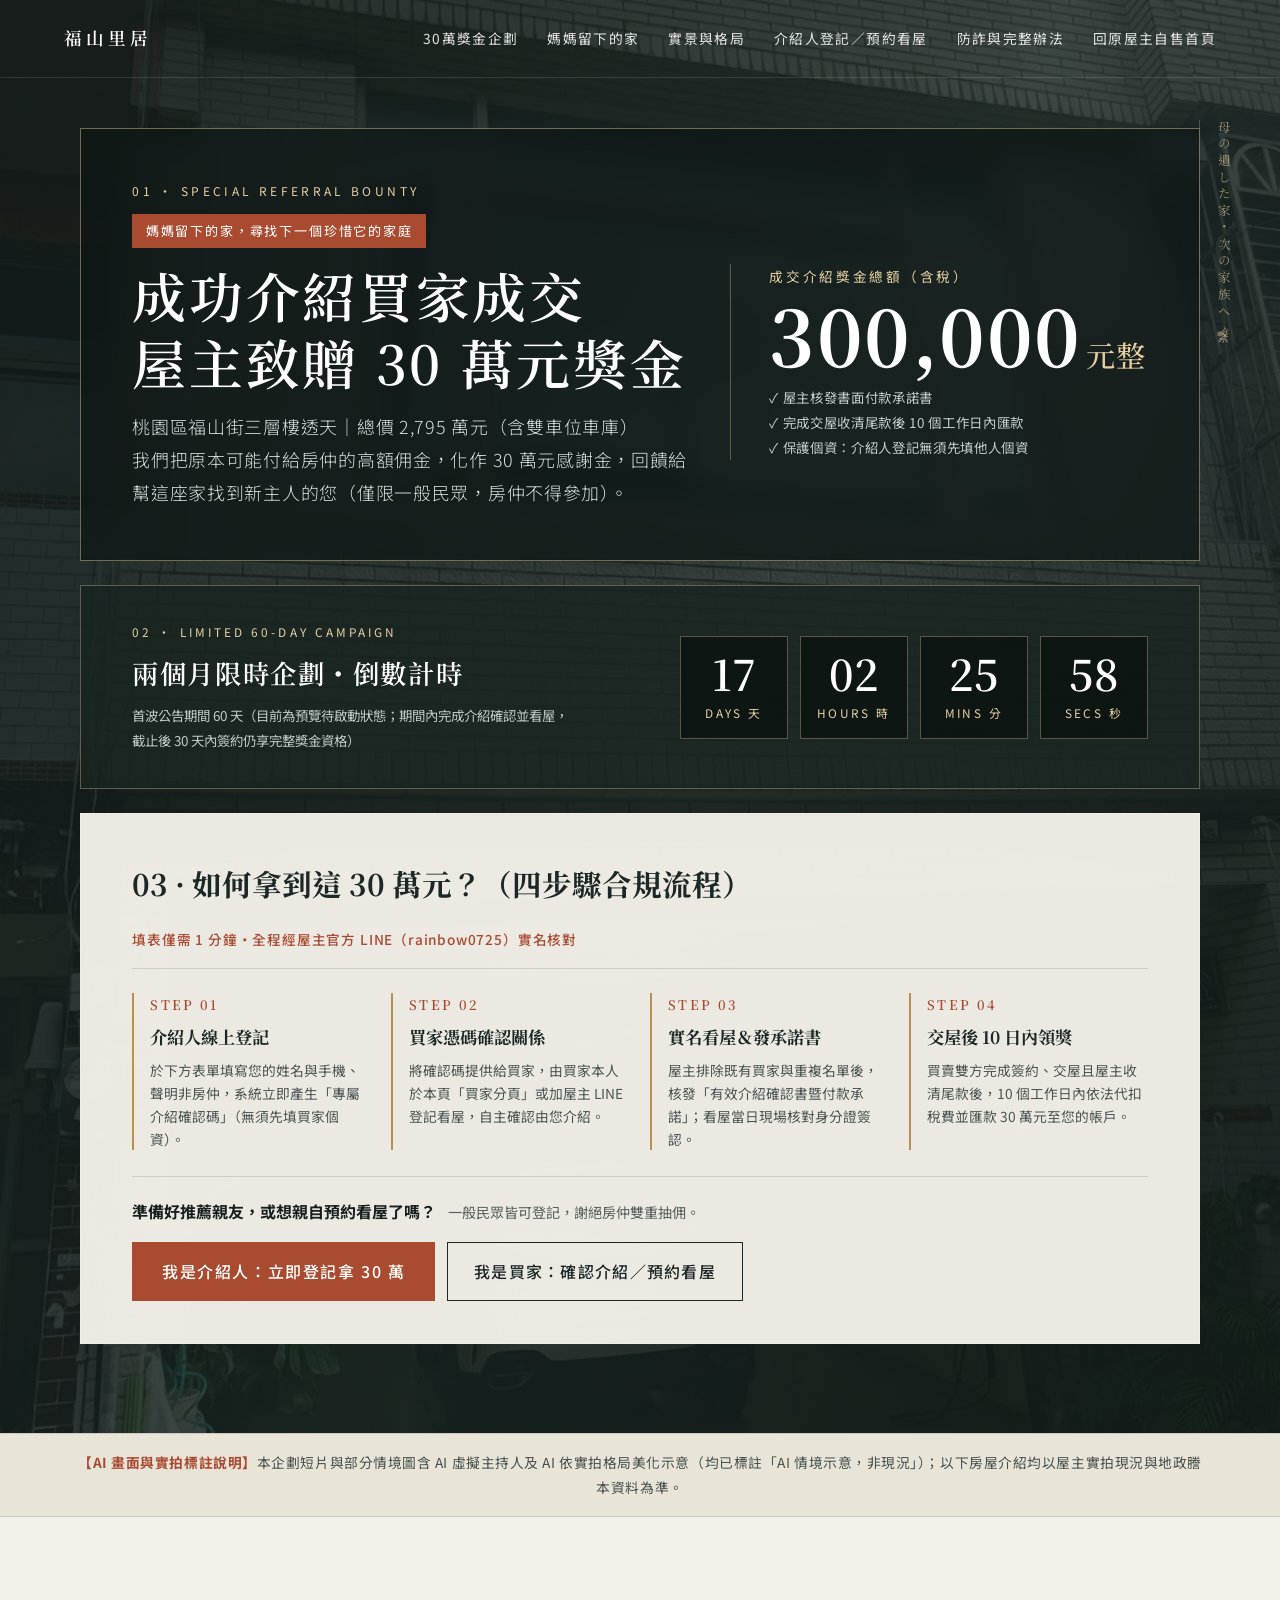
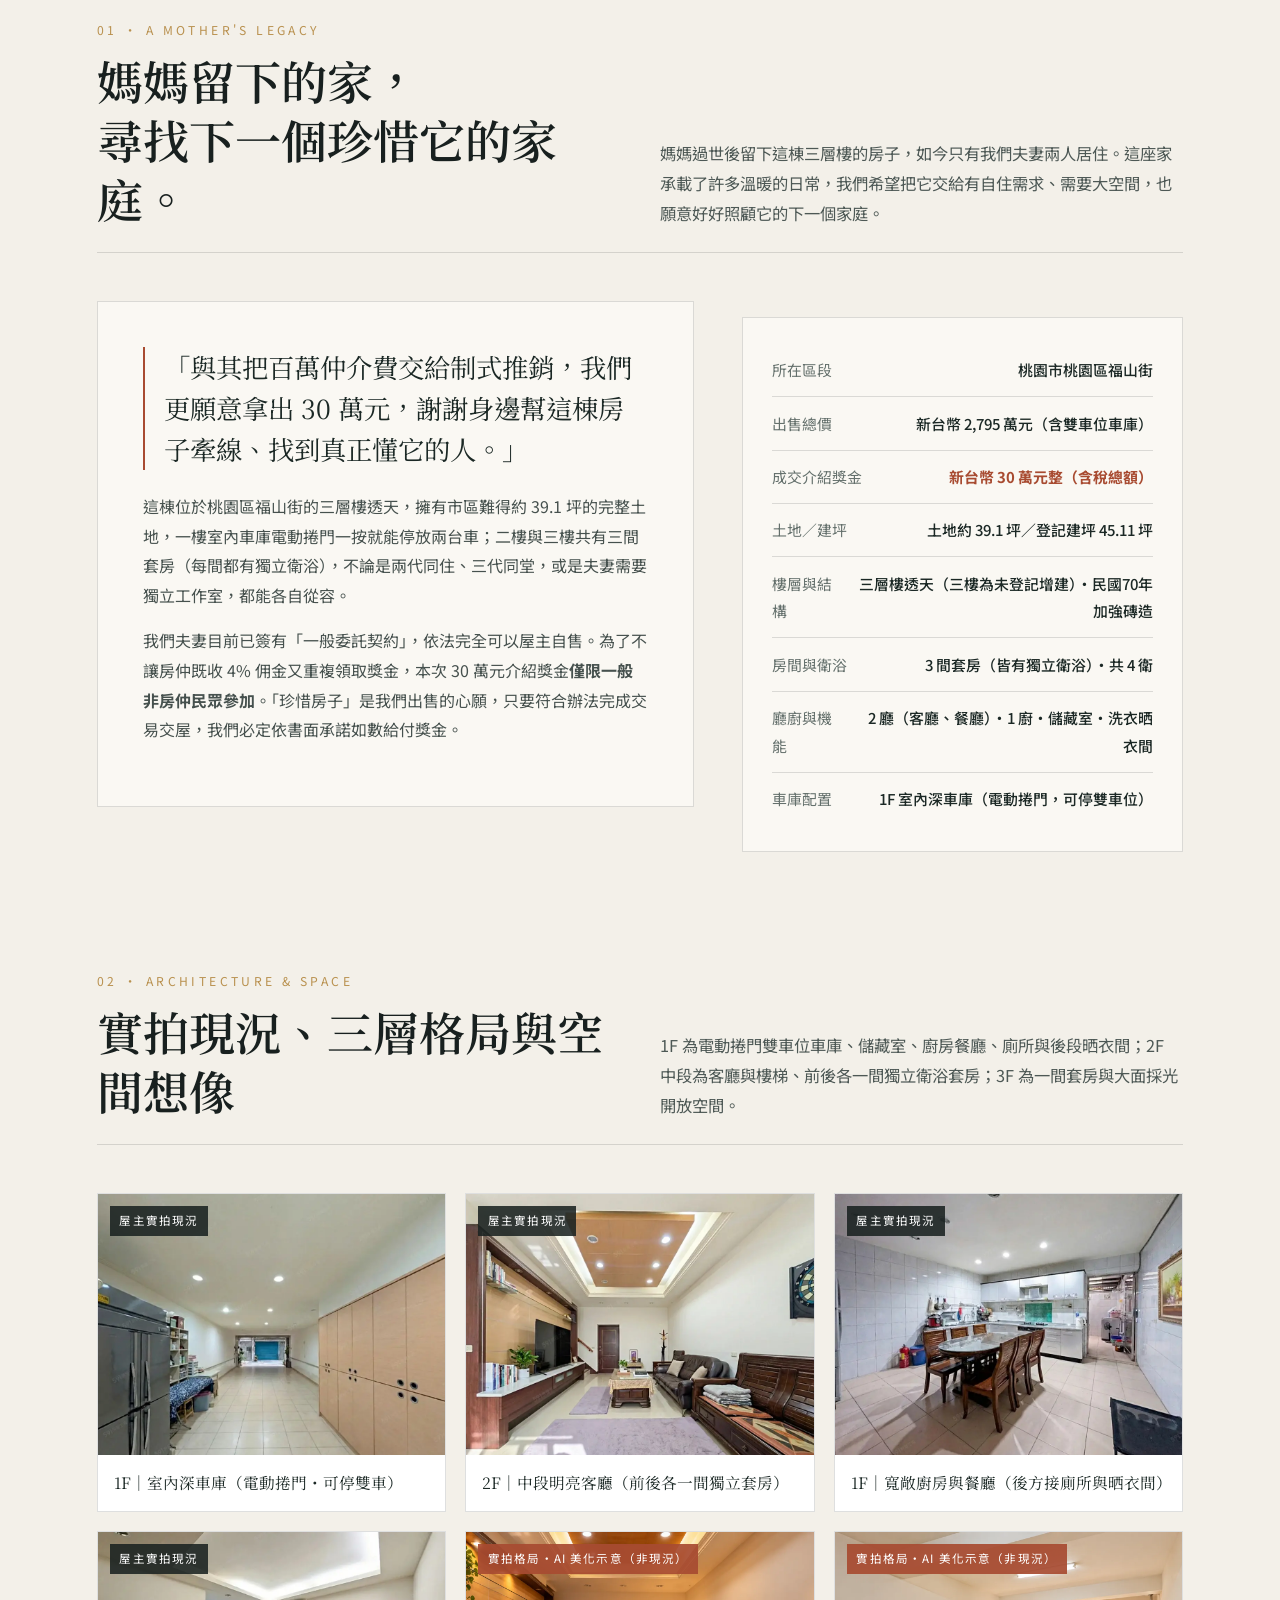
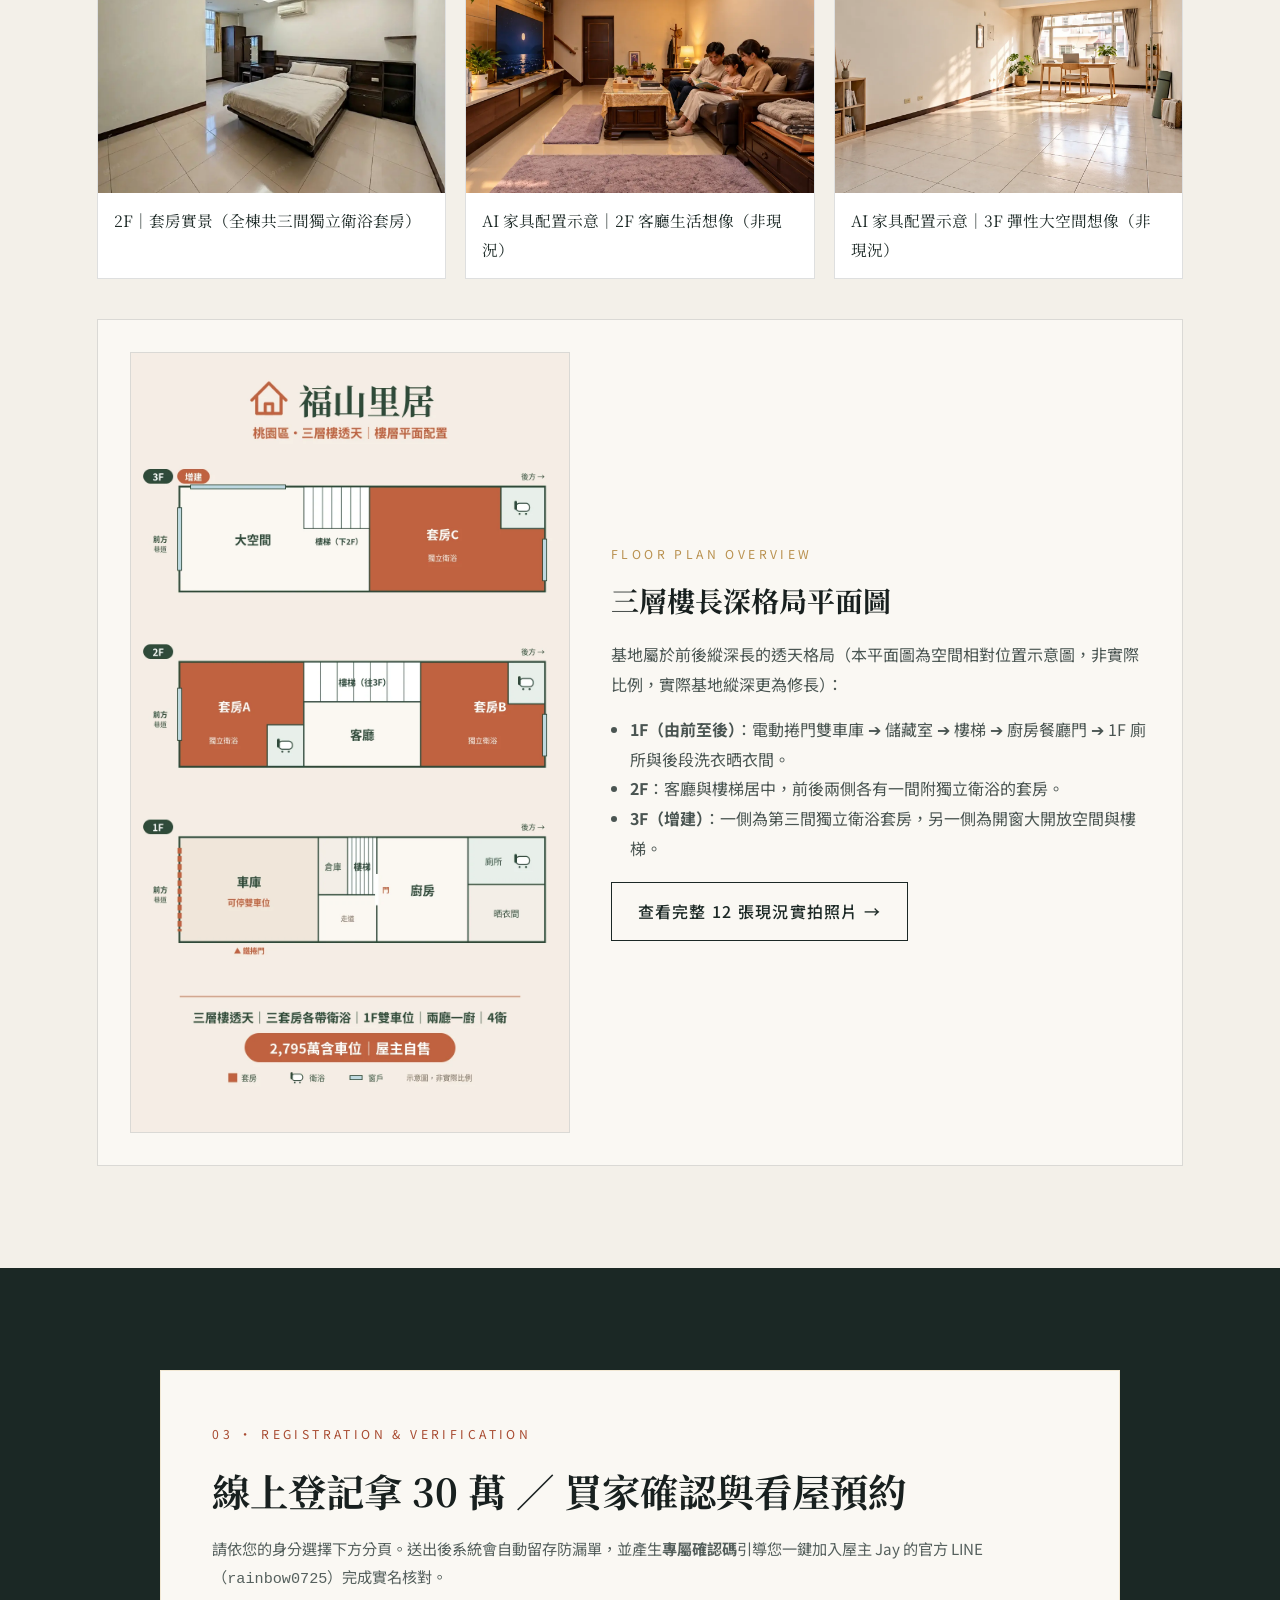
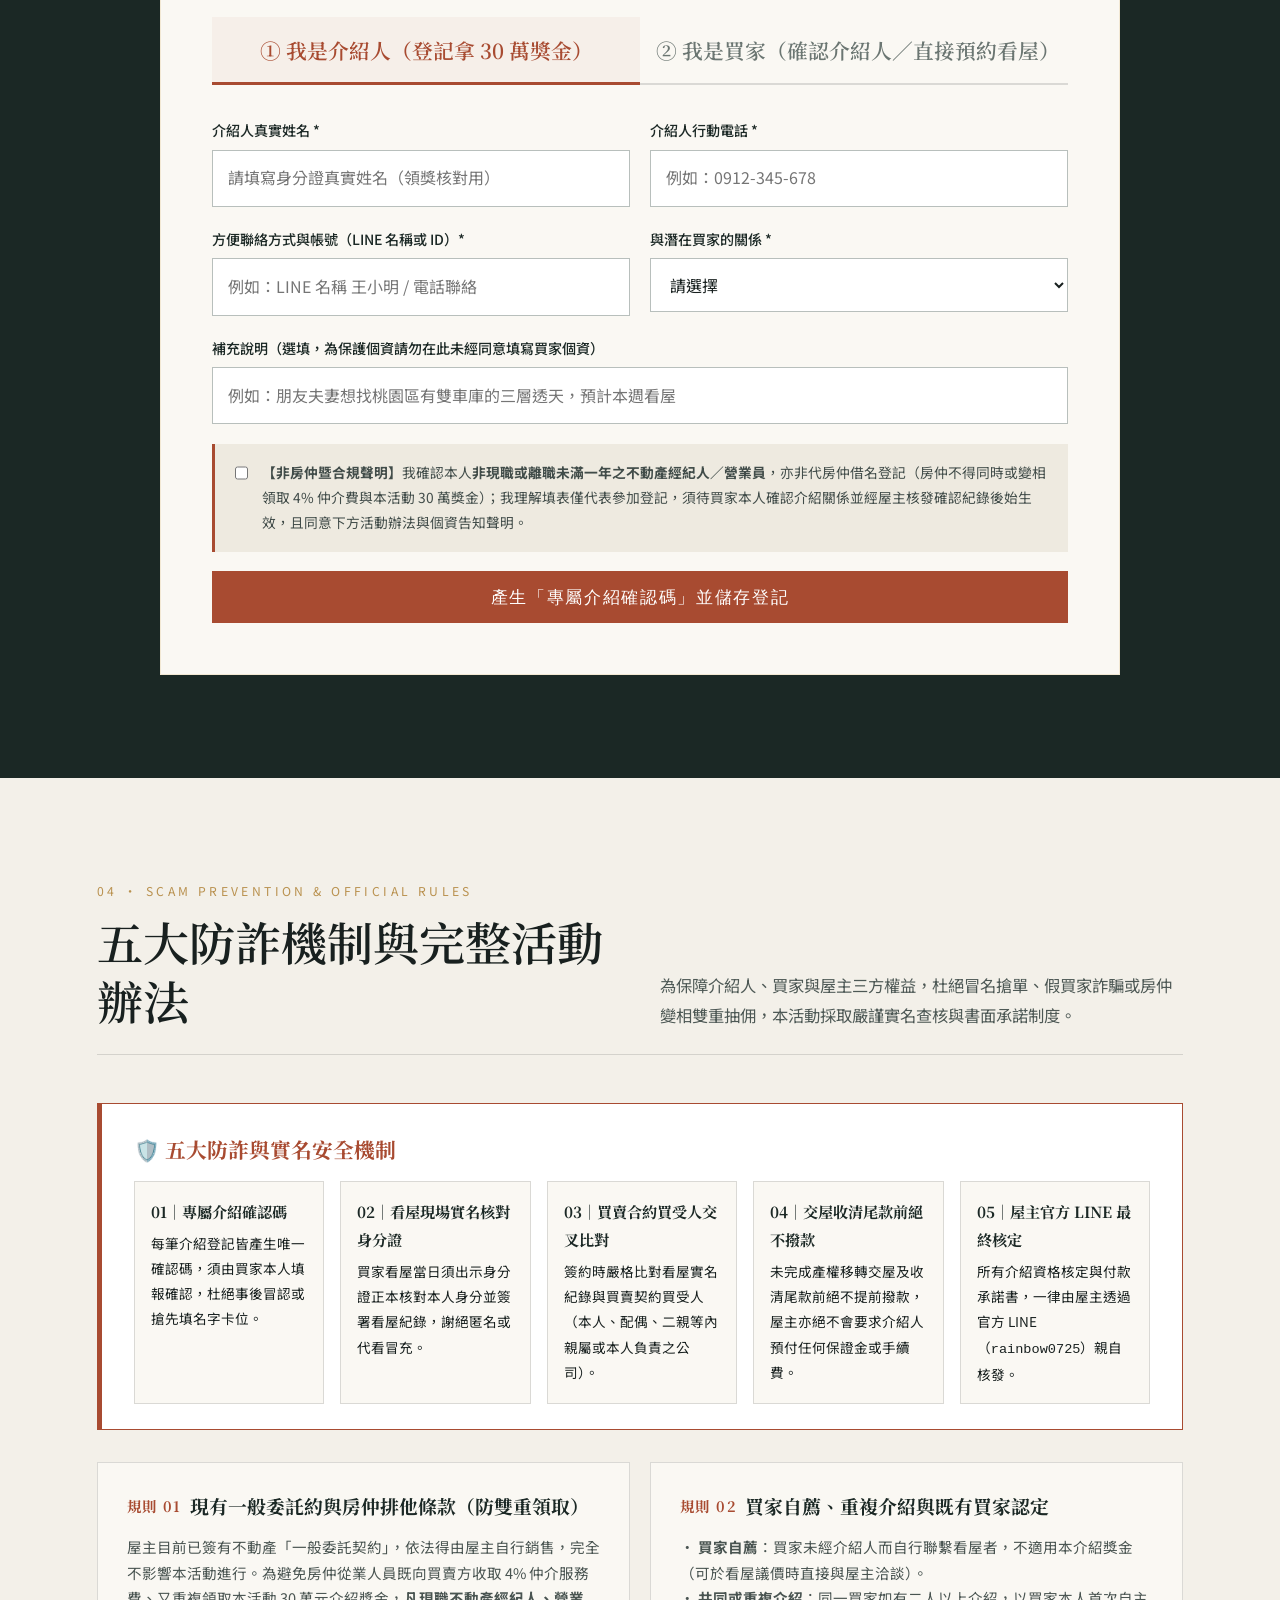
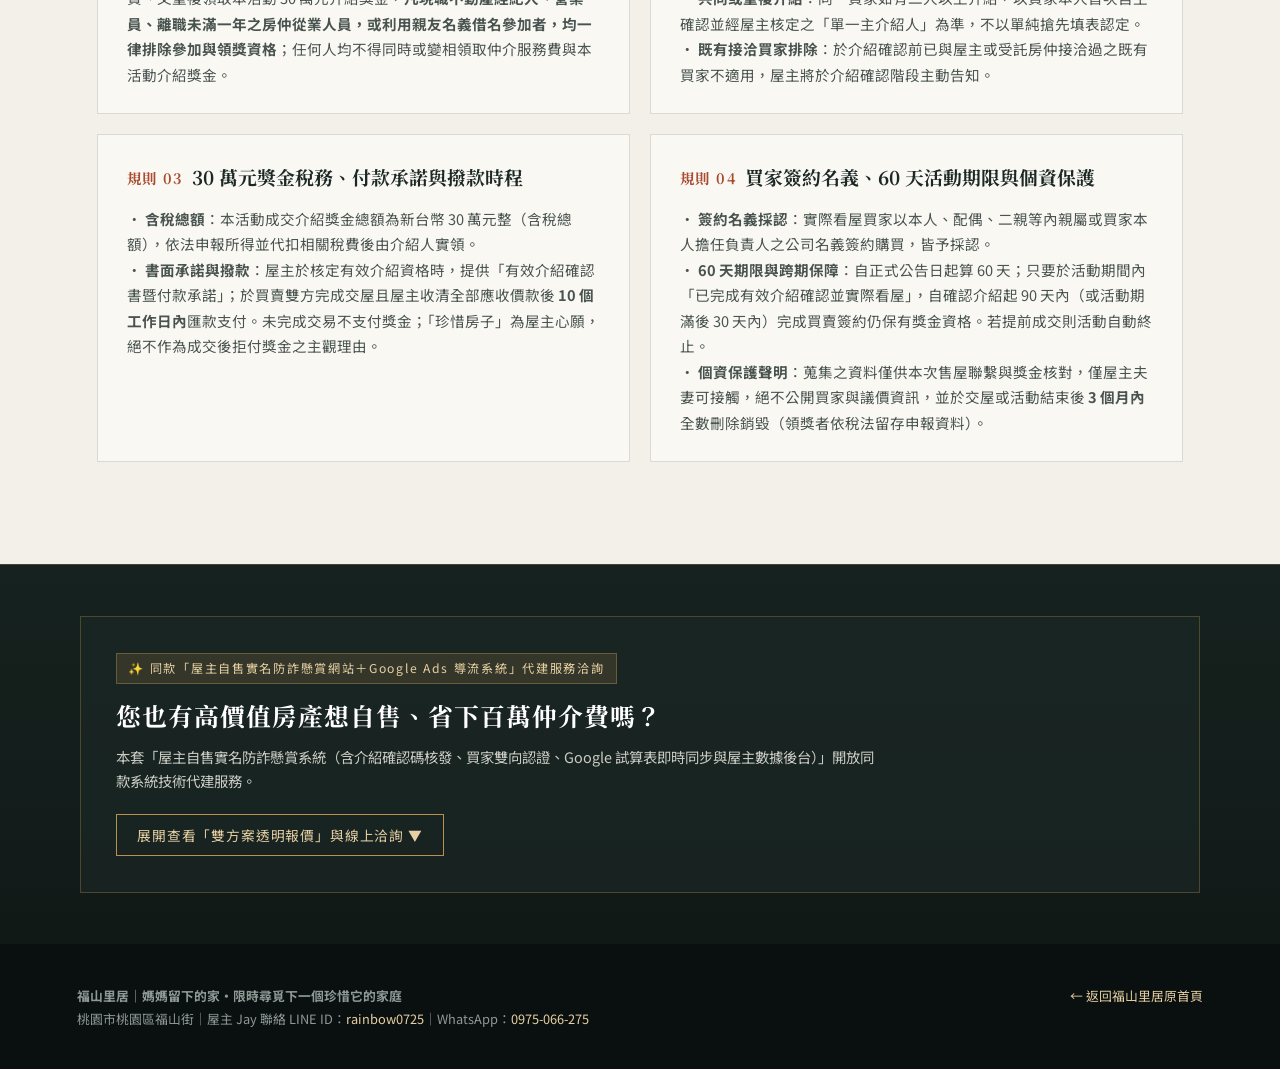
==== bonus/index.html @ 44997456 "Feat(C-20261025-REV-EXEC-01-02): Add footer B2B turnkey system inquiry drawer, SYS-2026 lead generat" ====
<!doctype html>
<html lang="zh-Hant">
<head>
  <!-- Google tag (gtag.js) -->
  <script async src="https://www.googletagmanager.com/gtag/js?id=AW-18532399026"></script>
  <script>
    window.dataLayer = window.dataLayer || [];
    function gtag(){dataLayer.push(arguments);}
    gtag('js', new Date());
    gtag('config', 'AW-18532399026');
  </script>
  <meta charset="utf-8">
  <meta name="viewport" content="width=device-width, initial-scale=1">
  <title>福山里居｜媽媽留下的家・介紹買家成交致贈 30 萬元獎金｜桃園區透天屋主自售</title>
  <meta name="description" content="媽媽過世後留下這棟三層樓的房子，尋找下一個珍惜它的家庭。成功介紹自住買家並完成交易，屋主致贈 30 萬元介紹獎金（非房仲全民可參加）。桃園區福山街・開價2,795萬含雙車位車庫。">
  <link rel="canonical" href="https://kp20240001-netizen.github.io/fushan-street/bonus/">
  <meta property="og:type" content="website">
  <meta property="og:locale" content="zh_TW">
  <meta property="og:url" content="https://kp20240001-netizen.github.io/fushan-street/bonus/">
  <meta property="og:title" content="福山里居｜媽媽留下的家・介紹買家成交致贈 30 萬元獎金">
  <meta property="og:description" content="首波限時 60 天企劃｜成功介紹買家成交給付 30 萬元獎金｜桃園區三層樓透天・3間獨立衛浴套房・室內雙車位車庫・2,795萬屋主自售">
  <meta property="og:image" content="https://kp20240001-netizen.github.io/fushan-street/img/og.jpg">
  <meta name="twitter:card" content="summary_large_image">
  <meta name="theme-color" content="#1b2825">
  <link rel="preconnect" href="https://fonts.googleapis.com">
  <link rel="preconnect" href="https://fonts.gstatic.com" crossorigin>
  <link href="https://fonts.googleapis.com/css2?family=Noto+Sans+TC:wght@300;400;500;600&family=Noto+Serif+TC:wght@500;600;700&display=swap" rel="stylesheet">
  <style>
    :root {
      --ink: #18201f;
      --deep: #1b2825;
      --paper: #f3f0e9;
      --washi: #faf8f3;
      --terracotta: #a84b31;
      --gold: #b9914f;
      --gold-light: #e6cfa3;
      --mist: #dfe5df;
      --line: rgba(24, 32, 31, 0.14);
      --line-light: rgba(255, 255, 255, 0.18);
      --serif: "Noto Serif TC", serif;
      --sans: "Noto Sans TC", sans-serif;
    }
    * { box-sizing: border-box; }
    html { scroll-behavior: smooth; }
    body {
      margin: 0;
      background: var(--paper);
      color: var(--ink);
      font-family: var(--sans);
      font-size: 16px;
      line-height: 1.85;
      -webkit-font-smoothing: antialiased;
    }
    /* Sticky Countdown & Action Bar */
    .sticky-bar {
      position: fixed;
      top: 0; left: 0; right: 0;
      z-index: 50;
      background: rgba(24, 32, 31, 0.96);
      backdrop-filter: blur(12px);
      border-bottom: 1px solid var(--line-light);
      color: #fff;
      padding: 0.65rem clamp(1rem, 4vw, 4rem);
      display: flex;
      align-items: center;
      justify-content: space-between;
      gap: 1rem;
      transform: translateY(-100%);
      transition: transform 0.35s cubic-bezier(0.22, 1, 0.36, 1);
    }
    .sticky-bar.visible { transform: translateY(0); }
    .sticky-info {
      display: flex;
      align-items: center;
      justify-content: space-between;
      gap: 1.25rem;
      flex: 1;
      min-width: 0;
    }
    .sticky-brand {
      display: flex;
      align-items: center;
      gap: 0.85rem;
      font-family: var(--serif);
      letter-spacing: 0.12em;
      font-size: 0.95rem;
      white-space: nowrap;
    }
    .sticky-bonus-pill {
      background: var(--terracotta);
      color: #fff;
      padding: 0.2rem 0.65rem;
      font-size: 0.78rem;
      letter-spacing: 0.06em;
      font-family: var(--sans);
      font-weight: 500;
      white-space: nowrap;
      border-radius: 2px;
      line-height: 1.35;
    }
    .sticky-timer {
      font-variant-numeric: tabular-nums;
      font-size: 0.88rem;
      letter-spacing: 0.06em;
      color: var(--gold-light);
      white-space: nowrap;
      line-height: 1.3;
    }
    .sticky-cta {
      background: var(--gold);
      color: #fff;
      text-decoration: none;
      padding: 0.48rem 1.15rem;
      font-size: 0.85rem;
      letter-spacing: 0.06em;
      font-weight: 500;
      transition: 0.25s;
      white-space: nowrap;
      flex-shrink: 0;
      border-radius: 2px;
    }
    .sticky-cta:hover { background: var(--terracotta); }

    /* Top Navigation (Original Architecture) */
    .nav {
      position: absolute;
      z-index: 20;
      left: 0; right: 0; top: 0;
      display: flex;
      align-items: center;
      justify-content: space-between;
      padding: 1.4rem clamp(1.25rem, 5vw, 5rem);
      color: #fff;
      border-bottom: 1px solid rgba(255,255,255,0.12);
    }
    .brand {
      font-family: var(--serif);
      letter-spacing: 0.22em;
      font-weight: 600;
      color: #fff;
      text-decoration: none;
      font-size: 1.1rem;
    }
    .nav-links {
      display: flex;
      gap: 1.8rem;
      font-size: 0.86rem;
      letter-spacing: 0.1em;
    }
    .nav-links a { color: rgba(255,255,255,0.88); text-decoration: none; transition: 0.2s; }
    .nav-links a:hover { color: var(--gold-light); }

    /* HERO SECTION — Japanese Award-Winning Editorial Layout */
    /* Strict Visual Order: 1. 30萬獎金 -> 2. 60天倒數計時器 -> 3. 如何拿到30萬（四步驟） */
    .hero {
      position: relative;
      min-height: 100svh;
      background: var(--deep);
      color: #fff;
      padding: clamp(6.5rem, 10vw, 8.5rem) clamp(1.25rem, 6vw, 6.5rem) clamp(4rem, 7vw, 6rem);
      overflow: hidden;
      display: flex;
      flex-direction: column;
      justify-content: center;
    }
    .hero-bg {
      position: absolute;
      inset: 0;
      background: linear-gradient(115deg, rgba(16, 25, 23, 0.93) 0%, rgba(24, 36, 33, 0.82) 55%, rgba(16, 25, 23, 0.92) 100%), url('../img/exterior.webp') center/cover no-repeat;
      z-index: 0;
    }
    .jp-vertical-tag {
      position: absolute;
      right: clamp(1.5rem, 3.5vw, 3.5rem);
      top: 7.5rem;
      writing-mode: vertical-rl;
      font-family: var(--serif);
      font-size: 0.78rem;
      letter-spacing: 0.38em;
      color: rgba(230, 207, 163, 0.65);
      border-left: 1px solid rgba(230, 207, 163, 0.25);
      padding-left: 0.75rem;
      height: 260px;
      z-index: 2;
    }
    .hero-inner {
      position: relative;
      z-index: 2;
      max-width: 1120px;
      margin: 0 auto;
      width: 100%;
    }

    /* 1ST VISUAL: 30萬介紹獎金 */
    .hero-tier-1 {
      border: 1px solid rgba(230, 207, 163, 0.45);
      background: rgba(15, 23, 21, 0.72);
      backdrop-filter: blur(10px);
      padding: clamp(1.8rem, 4vw, 3.2rem);
      margin-bottom: 1.5rem;
      position: relative;
    }
    .hero-tier-1::before {
      content: "01 · SPECIAL REFERRAL BOUNTY";
      display: block;
      font-size: 0.75rem;
      letter-spacing: 0.28em;
      color: var(--gold-light);
      margin-bottom: 0.75rem;
    }
    .bonus-grid {
      display: grid;
      grid-template-columns: 1.15fr 0.85fr;
      gap: 2rem;
      align-items: center;
    }
    .story-kicker {
      display: inline-block;
      background: var(--terracotta);
      color: #fff;
      font-size: 0.82rem;
      letter-spacing: 0.14em;
      padding: 0.28rem 0.85rem;
      margin-bottom: 0.9rem;
    }
    .hero-title {
      font-family: var(--serif);
      font-size: clamp(2rem, 4.2vw, 3.5rem);
      line-height: 1.24;
      letter-spacing: 0.05em;
      margin: 0 0 0.9rem;
      font-weight: 600;
    }
    .hero-subtitle {
      margin: 0;
      color: #d6dfdc;
      font-size: clamp(0.98rem, 1.4vw, 1.12rem);
      font-weight: 300;
      letter-spacing: 0.04em;
    }
    .bonus-amount-box {
      border-left: 1px solid rgba(230, 207, 163, 0.35);
      padding-left: clamp(1.2rem, 3vw, 2.5rem);
      text-align: left;
    }
    .bonus-amount-label {
      font-size: 0.85rem;
      letter-spacing: 0.2em;
      color: var(--gold-light);
      display: block;
      margin-bottom: 0.3rem;
    }
    .bonus-amount-number {
      font-family: var(--serif);
      font-size: clamp(3.1rem, 6vw, 5.2rem);
      line-height: 1.05;
      color: #fff;
      font-weight: 700;
      font-variant-numeric: tabular-nums;
      letter-spacing: 0.02em;
    }
    .bonus-amount-number small {
      font-size: 0.38em;
      color: var(--gold-light);
      font-weight: 500;
      margin-left: 0.25rem;
    }
    .bonus-amount-note {
      margin-top: 0.65rem;
      font-size: 0.84rem;
      color: #c2ceca;
      letter-spacing: 0.05em;
    }

    /* 2ND VISUAL: 60-DAY COUNTDOWN TIMER */
    .hero-tier-2 {
      border: 1px solid rgba(230, 207, 163, 0.35);
      background: rgba(24, 36, 33, 0.84);
      padding: clamp(1.4rem, 3vw, 2.2rem) clamp(1.8rem, 4vw, 3.2rem);
      margin-bottom: 1.5rem;
      display: flex;
      flex-wrap: wrap;
      align-items: center;
      justify-content: space-between;
      gap: 1.5rem;
    }
    .countdown-meta {
      max-width: 440px;
    }
    .countdown-meta .tier-tag {
      font-size: 0.74rem;
      letter-spacing: 0.26em;
      color: var(--gold-light);
      display: block;
      margin-bottom: 0.35rem;
    }
    .countdown-meta h2 {
      font-family: var(--serif);
      font-size: clamp(1.25rem, 2.2vw, 1.65rem);
      margin: 0 0 0.35rem;
      font-weight: 600;
      letter-spacing: 0.06em;
    }
    .countdown-meta p {
      margin: 0;
      font-size: 0.84rem;
      color: #bdcac5;
    }
    .countdown-boxes {
      display: grid;
      grid-template-columns: repeat(4, minmax(72px, 108px));
      gap: 0.75rem;
      font-variant-numeric: tabular-nums;
    }
    .cd-unit {
      background: rgba(10, 16, 15, 0.75);
      border: 1px solid rgba(230, 207, 163, 0.35);
      padding: 0.85rem 0.6rem;
      text-align: center;
    }
    .cd-num {
      display: block;
      font-family: var(--serif);
      font-size: clamp(1.85rem, 3.4vw, 2.65rem);
      line-height: 1.1;
      font-weight: 600;
      color: #fff;
    }
    .cd-label {
      display: block;
      font-size: 0.74rem;
      letter-spacing: 0.2em;
      color: var(--gold-light);
      margin-top: 0.35rem;
    }

    /* 3RD VISUAL: WHAT TO DO TO EARN THE 30萬 (4 STEPS) */
    .hero-tier-3 {
      border: 1px solid rgba(255, 255, 255, 0.2);
      background: rgba(243, 240, 233, 0.97);
      color: var(--ink);
      padding: clamp(1.6rem, 3.5vw, 2.6rem) clamp(1.8rem, 4vw, 3.2rem);
    }
    .tier-3-header {
      display: flex;
      flex-wrap: wrap;
      align-items: baseline;
      justify-content: space-between;
      gap: 1rem;
      border-bottom: 1px solid var(--line);
      padding-bottom: 1rem;
      margin-bottom: 1.5rem;
    }
    .tier-3-header h2 {
      font-family: var(--serif);
      font-size: clamp(1.35rem, 2.4vw, 1.85rem);
      margin: 0;
      color: var(--deep);
    }
    .tier-3-header span {
      font-size: 0.85rem;
      color: var(--terracotta);
      font-weight: 500;
      letter-spacing: 0.06em;
    }
    .steps-grid {
      display: grid;
      grid-template-columns: repeat(4, 1fr);
      gap: 1.25rem;
    }
    .step-card {
      border-left: 2px solid var(--gold);
      padding-left: 1rem;
    }
    .step-num {
      font-family: var(--serif);
      font-size: 0.82rem;
      letter-spacing: 0.18em;
      color: var(--terracotta);
      font-weight: 600;
      display: block;
      margin-bottom: 0.25rem;
    }
    .step-card h3 {
      font-family: var(--serif);
      font-size: 1.08rem;
      margin: 0 0 0.4rem;
      color: var(--deep);
    }
    .step-card p {
      margin: 0;
      font-size: 0.86rem;
      color: #4a5552;
      line-height: 1.65;
    }
    .hero-cta-row {
      margin-top: 1.6rem;
      padding-top: 1.25rem;
      border-top: 1px solid var(--line);
      display: flex;
      flex-wrap: wrap;
      align-items: center;
      justify-content: space-between;
      gap: 1rem;
    }
    .btn-primary {
      display: inline-flex;
      align-items: center;
      justify-content: center;
      background: var(--terracotta);
      color: #fff;
      text-decoration: none;
      padding: 0.85rem 1.8rem;
      font-weight: 500;
      letter-spacing: 0.1em;
      border: 1px solid var(--terracotta);
      transition: 0.25s;
      cursor: pointer;
    }
    .btn-primary:hover { background: var(--deep); border-color: var(--deep); }
    .btn-secondary {
      display: inline-flex;
      align-items: center;
      justify-content: center;
      background: transparent;
      color: var(--deep);
      text-decoration: none;
      padding: 0.85rem 1.6rem;
      font-weight: 500;
      letter-spacing: 0.08em;
      border: 1px solid var(--deep);
      transition: 0.25s;
    }
    .btn-secondary:hover { background: var(--deep); color: #fff; }

    /* AI Visual Notice Banner */
    .ai-notice-bar {
      background: #e9e4d8;
      border-top: 1px solid var(--line);
      border-bottom: 1px solid var(--line);
      padding: 0.95rem clamp(1.25rem, 6vw, 6.5rem);
      font-size: 0.86rem;
      color: #46504d;
      text-align: center;
      letter-spacing: 0.04em;
    }
    .ai-notice-bar strong { color: var(--terracotta); }

    /* Editorial Sections */
    .section {
      padding: clamp(4.5rem, 8vw, 7.5rem) clamp(1.25rem, 6vw, 6.5rem);
      max-width: 1240px;
      margin: 0 auto;
    }
    .section-head {
      display: grid;
      grid-template-columns: 1fr 1fr;
      gap: 2.5rem;
      align-items: end;
      margin-bottom: 3rem;
      padding-bottom: 1.5rem;
      border-bottom: 1px solid var(--line);
    }
    .eyebrow {
      font-size: 0.76rem;
      letter-spacing: 0.28em;
      text-transform: uppercase;
      color: var(--gold);
      margin-bottom: 0.6rem;
    }
    .section-title {
      font-family: var(--serif);
      font-size: clamp(1.9rem, 3.6vw, 3.1rem);
      line-height: 1.28;
      margin: 0;
      font-weight: 600;
    }
    .section-lead {
      margin: 0;
      color: #4d5855;
      font-size: 1.02rem;
    }

    /* Story & Numbers */
    .story-layout {
      display: grid;
      grid-template-columns: 1.15fr 0.85fr;
      gap: 3rem;
      align-items: start;
    }
    .story-letter {
      background: var(--washi);
      border: 1px solid var(--line);
      padding: clamp(1.8rem, 3.5vw, 3rem);
      position: relative;
    }
    .story-letter blockquote {
      font-family: var(--serif);
      font-size: clamp(1.3rem, 2.1vw, 1.65rem);
      line-height: 1.55;
      color: var(--deep);
      margin: 0 0 1.4rem;
      padding-left: 1.2rem;
      border-left: 2px solid var(--terracotta);
    }
    .story-letter p { color: #46514e; margin: 0 0 1rem; }
    .spec-table {
      background: var(--washi);
      border: 1px solid var(--line);
      padding: 1.6rem 1.8rem;
    }
    .spec-row {
      display: flex;
      justify-content: space-between;
      gap: 1rem;
      padding: 0.78rem 0;
      border-bottom: 1px solid var(--line);
      font-size: 0.93rem;
    }
    .spec-row:last-child { border-bottom: none; }
    .spec-row dt { color: #64706c; }
    .spec-row dd { margin: 0; font-weight: 500; text-align: right; color: var(--deep); }

    /* Photos & Floorplan */
    .photo-grid {
      display: grid;
      grid-template-columns: repeat(3, 1fr);
      gap: 1.2rem;
    }
    .photo-card {
      background: #fff;
      border: 1px solid var(--line);
      margin: 0;
      position: relative;
      overflow: hidden;
    }
    .photo-card img {
      width: 100%;
      aspect-ratio: 4/3;
      object-fit: cover;
      display: block;
    }
    .photo-badge {
      position: absolute;
      top: 0.75rem; left: 0.75rem;
      background: rgba(24, 32, 31, 0.86);
      color: #fff;
      font-size: 0.72rem;
      padding: 0.25rem 0.6rem;
      letter-spacing: 0.1em;
    }
    .photo-badge.ai { background: rgba(168, 75, 49, 0.92); }
    .photo-card figcaption {
      padding: 0.85rem 1rem;
      font-family: var(--serif);
      font-size: 0.98rem;
      color: var(--deep);
    }
    .floorplan-box {
      margin-top: 2.5rem;
      background: var(--washi);
      border: 1px solid var(--line);
      padding: 2rem;
      display: grid;
      grid-template-columns: 0.9fr 1.1fr;
      gap: 2.5rem;
      align-items: center;
    }
    .floorplan-box img {
      width: 100%;
      max-width: 440px;
      margin: 0 auto;
      display: block;
      border: 1px solid var(--line);
    }

    /* Two-Tab Form Section */
    .form-wrap-section {
      background: var(--deep);
      color: #fff;
      padding: clamp(4.5rem, 8vw, 7.5rem) clamp(1.25rem, 6vw, 6.5rem);
    }
    .form-container {
      max-width: 960px;
      margin: 0 auto;
      background: var(--washi);
      color: var(--ink);
      border: 1px solid rgba(230, 207, 163, 0.4);
      padding: clamp(1.6rem, 4vw, 3.2rem);
    }
    .tab-buttons {
      display: grid;
      grid-template-columns: 1fr 1fr;
      border-bottom: 2px solid var(--line);
      margin-bottom: 2rem;
    }
    .tab-btn {
      background: transparent;
      border: none;
      padding: 1.1rem 1rem;
      font-family: var(--serif);
      font-size: clamp(1.05rem, 2vw, 1.3rem);
      font-weight: 600;
      color: #6b7672;
      cursor: pointer;
      border-bottom: 3px solid transparent;
      margin-bottom: -2px;
      transition: 0.2s;
    }
    .tab-btn.active {
      color: var(--terracotta);
      border-bottom-color: var(--terracotta);
      background: rgba(168, 75, 49, 0.05);
    }
    .tab-panel { display: none; }
    .tab-panel.active { display: block; }
    .form-grid {
      display: grid;
      grid-template-columns: 1fr 1fr;
      gap: 1.2rem;
    }
    .form-field { display: flex; flex-direction: column; gap: 0.4rem; }
    .form-field.full { grid-column: 1 / -1; }
    .form-field label {
      font-size: 0.88rem;
      font-weight: 500;
      color: var(--deep);
    }
    .form-field input, .form-field select, .form-field textarea {
      padding: 0.8rem 0.95rem;
      border: 1px solid #b8bfbc;
      background: #fff;
      font: inherit;
      color: var(--ink);
    }
    .checkbox-row {
      grid-column: 1 / -1;
      display: flex;
      align-items: flex-start;
      gap: 0.65rem;
      font-size: 0.86rem;
      color: #414c49;
      background: #eeeae0;
      padding: 1rem;
      border-left: 3px solid var(--terracotta);
    }
    .checkbox-row input { margin-top: 0.3rem; width: 18px; height: 18px; }
    .result-box {
      display: none;
      margin-top: 1.5rem;
      padding: 1.6rem;
      background: #edf3ef;
      border: 1px solid var(--deep);
    }
    .result-box.show { display: block; }
    .code-pill {
      display: inline-block;
      font-family: monospace;
      font-size: 1.45rem;
      font-weight: 700;
      letter-spacing: 0.12em;
      background: var(--deep);
      color: var(--gold-light);
      padding: 0.45rem 1rem;
      margin: 0.5rem 0;
    }

    /* Scam Prevention & Complete Rules */
    .rules-grid {
      display: grid;
      grid-template-columns: repeat(2, 1fr);
      gap: 1.25rem;
    }
    .rule-card {
      background: var(--washi);
      border: 1px solid var(--line);
      padding: 1.6rem 1.8rem;
    }
    .rule-card h3 {
      font-family: var(--serif);
      font-size: 1.18rem;
      margin: 0 0 0.65rem;
      color: var(--deep);
      display: flex;
      align-items: center;
      gap: 0.5rem;
    }
    .rule-card h3 span {
      color: var(--terracotta);
      font-size: 0.9rem;
      letter-spacing: 0.1em;
    }
    .rule-card p, .rule-card ul {
      margin: 0;
      font-size: 0.91rem;
      color: #495451;
      line-height: 1.75;
    }
    .rule-card ul { padding-left: 1.2rem; }
    .scam-banner {
      margin-bottom: 2rem;
      background: #fff;
      border: 1px solid var(--terracotta);
      border-left: 5px solid var(--terracotta);
      padding: 1.6rem 2rem;
    }
    .scam-banner h3 {
      font-family: var(--serif);
      color: var(--terracotta);
      margin: 0 0 0.8rem;
      font-size: 1.3rem;
    }
    .scam-points {
      display: grid;
      grid-template-columns: repeat(5, 1fr);
      gap: 1rem;
    }
    .scam-point {
      background: var(--washi);
      padding: 1rem;
      border: 1px solid var(--line);
      font-size: 0.85rem;
    }
    .scam-point b {
      display: block;
      font-family: var(--serif);
      color: var(--deep);
      margin-bottom: 0.3rem;
      font-size: 0.95rem;
    }

    .footer {
      background: #0a100f;
      color: #8e9995;
      padding: 2.5rem clamp(1.25rem, 6vw, 6.5rem);
      display: flex;
      flex-wrap: wrap;
      justify-content: space-between;
      gap: 1.5rem;
      font-size: 0.8rem;
    }
    .footer a { color: var(--gold-light); text-decoration: none; }

    @media (max-width: 900px) {
      .bonus-grid, .steps-grid, .section-head, .story-layout, .photo-grid, .floorplan-box, .form-grid, .rules-grid, .scam-points {
        grid-template-columns: 1fr;
      }
      .bonus-amount-box { border-left: none; border-top: 1px solid rgba(230,207,163,0.3); padding-left: 0; padding-top: 1.2rem; }
      .jp-vertical-tag, .nav-links { display: none; }
      .countdown-boxes { width: 100%; grid-template-columns: repeat(4, 1fr); gap: 0.5rem; }
      .cd-unit { padding: 0.65rem 0.35rem; }
      .cd-label { letter-spacing: 0.08em; font-size: 0.7rem; }
      .sticky-bar {
        padding: 0.5rem 0.85rem;
        gap: 0.65rem;
      }
      .sticky-info {
        flex-direction: column;
        align-items: flex-start;
        justify-content: center;
        gap: 0.22rem;
      }
      .sticky-brand-title {
        display: none;
      }
      .sticky-bonus-pill {
        font-size: 0.72rem;
        padding: 0.12rem 0.52rem;
        letter-spacing: 0.04em;
      }
      .sticky-timer {
        font-size: 0.76rem;
        letter-spacing: 0.02em;
      }
      .sticky-cta {
        padding: 0.5rem 0.85rem;
        font-size: 0.8rem;
        letter-spacing: 0.04em;
      }
    }

    /* B2B Turnkey System Footer Section (Low-key Magazine Editorial Card) */
    .b2b-turnkey-wrap {
      background: linear-gradient(180deg, #16221f 0%, #111917 100%);
      color: #f3f0e9;
      border-top: 1px solid rgba(185, 145, 79, 0.35);
      padding: clamp(2.2rem, 4vw, 3.2rem) clamp(1.25rem, 6vw, 6rem);
    }
    .b2b-turnkey-inner {
      max-width: 1120px;
      margin: 0 auto;
      border: 1px solid rgba(185, 145, 79, 0.32);
      background: rgba(27, 40, 37, 0.72);
      padding: clamp(1.35rem, 3vw, 2.2rem);
    }
    .b2b-turnkey-head {
      display: flex;
      align-items: center;
      justify-content: space-between;
      gap: 1.25rem;
      flex-wrap: wrap;
    }
    .b2b-eyebrow {
      display: inline-block;
      font-size: 0.76rem;
      letter-spacing: 0.14em;
      color: var(--gold-light);
      background: rgba(185, 145, 79, 0.16);
      border: 1px solid rgba(185, 145, 79, 0.4);
      padding: 0.22rem 0.7rem;
      margin-bottom: 0.55rem;
    }
    .b2b-title {
      font-family: var(--serif);
      font-size: clamp(1.2rem, 2.2vw, 1.55rem);
      color: #fff;
      margin: 0 0 0.35rem;
      letter-spacing: 0.04em;
    }
    .b2b-sub {
      margin: 0;
      font-size: 0.9rem;
      color: rgba(243, 240, 233, 0.82);
      max-width: 760px;
      line-height: 1.7;
    }
    .b2b-toggle-btn {
      background: transparent;
      color: var(--gold-light);
      border: 1px solid var(--gold);
      padding: 0.65rem 1.25rem;
      font-size: 0.86rem;
      font-family: var(--sans);
      letter-spacing: 0.06em;
      cursor: pointer;
      transition: 0.25s;
      white-space: nowrap;
    }
    .b2b-toggle-btn:hover {
      background: var(--gold);
      color: #18201f;
    }
    .b2b-drawer-body {
      display: none;
      margin-top: 1.6rem;
      padding-top: 1.6rem;
      border-top: 1px solid rgba(255, 255, 255, 0.12);
    }
    .b2b-drawer-body.open {
      display: block;
    }
    .b2b-pkg-grid {
      display: grid;
      grid-template-columns: repeat(2, minmax(0, 1fr));
      gap: 1.25rem;
      margin-bottom: 1.6rem;
    }
    .b2b-pkg-card {
      background: rgba(24, 32, 31, 0.85);
      border: 1px solid rgba(255, 255, 255, 0.15);
      padding: 1.4rem 1.5rem;
      display: flex;
      flex-direction: column;
      justify-content: space-between;
      position: relative;
    }
    .b2b-pkg-card.featured {
      border-color: var(--gold);
      box-shadow: inset 0 0 0 1px rgba(185, 145, 79, 0.35);
    }
    .b2b-pkg-tag {
      font-size: 0.74rem;
      letter-spacing: 0.1em;
      color: var(--gold-light);
      margin-bottom: 0.4rem;
    }
    .b2b-pkg-name {
      font-family: var(--serif);
      font-size: 1.18rem;
      color: #fff;
      margin: 0 0 0.4rem;
    }
    .b2b-pkg-price {
      font-family: var(--serif);
      font-size: 1.55rem;
      color: var(--gold-light);
      font-weight: 700;
      margin-bottom: 0.85rem;
    }
    .b2b-pkg-price small {
      font-family: var(--sans);
      font-size: 0.78rem;
      font-weight: 400;
      color: rgba(243, 240, 233, 0.7);
    }
    .b2b-pkg-list {
      margin: 0 0 1.2rem;
      padding-left: 1.15rem;
      font-size: 0.88rem;
      color: rgba(243, 240, 233, 0.88);
      line-height: 1.75;
    }
    .b2b-pkg-list li { margin-bottom: 0.35rem; }
    .b2b-form-box {
      background: rgba(250, 248, 243, 0.05);
      border: 1px solid rgba(255, 255, 255, 0.14);
      padding: 1.4rem 1.5rem;
    }
    .b2b-form-grid {
      display: grid;
      grid-template-columns: repeat(2, minmax(0, 1fr));
      gap: 1rem;
    }
    .b2b-field label {
      display: block;
      font-size: 0.82rem;
      color: var(--gold-light);
      margin-bottom: 0.35rem;
    }
    .b2b-field input, .b2b-field select {
      width: 100%;
      padding: 0.65rem 0.8rem;
      background: rgba(17, 25, 23, 0.9);
      border: 1px solid rgba(255, 255, 255, 0.24);
      color: #fff;
      font-family: var(--sans);
      font-size: 0.92rem;
    }
    .b2b-disclaimer {
      margin-top: 1rem;
      font-size: 0.78rem;
      color: rgba(243, 240, 233, 0.62);
      line-height: 1.65;
    }
    @media (max-width: 780px) {
      .b2b-pkg-grid, .b2b-form-grid { grid-template-columns: 1fr; }
    }

  </style>
</head>
<body>

  <!-- Sticky Scroll Countdown Bar -->
  <div class="sticky-bar" id="stickyBar" aria-label="限時倒數常駐列">
    <div class="sticky-info">
      <div class="sticky-brand">
        <span class="sticky-brand-title">福山里居・媽媽留下的家</span>
        <span class="sticky-bonus-pill">成交介紹獎金 30 萬</span>
      </div>
      <div class="sticky-timer" id="stickyTimerText">限時倒數：60 天 00 時 00 分 00 秒</div>
    </div>
    <a class="sticky-cta" href="#register-section">立即登記拿 30 萬</a>
  </div>

  <!-- Navigation -->
  <nav class="nav" aria-label="主要導覽">
    <a class="brand" href="../">福山里居</a>
    <div class="nav-links">
      <a href="#top">30萬獎金企劃</a>
      <a href="#story">媽媽留下的家</a>
      <a href="#space">實景與格局</a>
      <a href="#register-section">介紹人登記／預約看屋</a>
      <a href="#rules">防詐與完整辦法</a>
      <a href="../">回原屋主自售首頁</a>
    </div>
  </nav>

  <main>
    <!-- HERO SECTION: Strict 1 -> 2 -> 3 Visual Order -->
    <section class="hero" id="top">
      <div class="hero-bg"></div>
      <div class="jp-vertical-tag" aria-hidden="true">母の遺した家・次の家族へ繋ぐ</div>

      <div class="hero-inner">
        <!-- 1. FIRST VISUAL: 30 萬介紹獎金 -->
        <div class="hero-tier-1">
          <div class="bonus-grid">
            <div>
              <span class="story-kicker">媽媽留下的家，尋找下一個珍惜它的家庭</span>
              <h1 class="hero-title">成功介紹買家成交<br>屋主致贈 30 萬元獎金</h1>
              <p class="hero-subtitle">
                桃園區福山街三層樓透天｜總價 2,795 萬元（含雙車位車庫）<br>
                我們把原本可能付給房仲的高額佣金，化作 30 萬元感謝金，回饋給幫這座家找到新主人的您（僅限一般民眾，房仲不得參加）。
              </p>
            </div>
            <div class="bonus-amount-box">
              <span class="bonus-amount-label">成交介紹獎金總額（含稅）</span>
              <div class="bonus-amount-number">300,000<small>元整</small></div>
              <div class="bonus-amount-note">
                ✓ 屋主核發書面付款承諾書<br>
                ✓ 完成交屋收清尾款後 10 個工作日內匯款<br>
                ✓ 保護個資：介紹人登記無須先填他人個資
              </div>
            </div>
          </div>
        </div>

        <!-- 2. SECOND VISUAL: 60-DAY COUNTDOWN TIMER -->
        <div class="hero-tier-2" aria-label="60天限時活動倒數計時器">
          <div class="countdown-meta">
            <span class="tier-tag">02 · LIMITED 60-DAY CAMPAIGN</span>
            <h2>兩個月限時企劃・倒數計時</h2>
            <p id="countdownStatusNote">首波公告期間 60 天（目前為預覽待啟動狀態；期間內完成介紹確認並看屋，截止後 30 天內簽約仍享完整獎金資格）</p>
          </div>
          <div class="countdown-boxes">
            <div class="cd-unit"><span class="cd-num" id="cdDays">60</span><span class="cd-label">DAYS 天</span></div>
            <div class="cd-unit"><span class="cd-num" id="cdHours">00</span><span class="cd-label">HOURS 時</span></div>
            <div class="cd-unit"><span class="cd-num" id="cdMins">00</span><span class="cd-label">MINS 分</span></div>
            <div class="cd-unit"><span class="cd-num" id="cdSecs">00</span><span class="cd-label">SECS 秒</span></div>
          </div>
        </div>

        <!-- 3. THIRD VISUAL: WHAT TO DO TO EARN THE 30萬 -->
        <div class="hero-tier-3">
          <div class="tier-3-header">
            <h2>03 · 如何拿到這 30 萬元？（四步驟合規流程）</h2>
            <span>填表僅需 1 分鐘・全程經屋主官方 LINE（rainbow0725）實名核對</span>
          </div>
          <div class="steps-grid">
            <article class="step-card">
              <span class="step-num">STEP 01</span>
              <h3>介紹人線上登記</h3>
              <p>於下方表單填寫您的姓名與手機、聲明非房仲，系統立即產生「專屬介紹確認碼」（無須先填買家個資）。</p>
            </article>
            <article class="step-card">
              <span class="step-num">STEP 02</span>
              <h3>買家憑碼確認關係</h3>
              <p>將確認碼提供給買家，由買家本人於本頁「買家分頁」或加屋主 LINE 登記看屋，自主確認由您介紹。</p>
            </article>
            <article class="step-card">
              <span class="step-num">STEP 03</span>
              <h3>實名看屋＆發承諾書</h3>
              <p>屋主排除既有買家與重複名單後，核發「有效介紹確認書暨付款承諾」；看屋當日現場核對身分證簽認。</p>
            </article>
            <article class="step-card">
              <span class="step-num">STEP 04</span>
              <h3>交屋後 10 日內領獎</h3>
              <p>買賣雙方完成簽約、交屋且屋主收清尾款後，10 個工作日內依法代扣稅費並匯款 30 萬元至您的帳戶。</p>
            </article>
          </div>
          <div class="hero-cta-row">
            <div>
              <strong>準備好推薦親友，或想親自預約看屋了嗎？</strong>
              <span style="font-size:0.88rem;color:#55605d;margin-left:0.5rem;">一般民眾皆可登記，謝絕房仲雙重抽佣。</span>
            </div>
            <div style="display:flex;gap:0.75rem;flex-wrap:wrap;">
              <a class="btn-primary" href="#register-section" onclick="switchTab('introducer')">我是介紹人：立即登記拿 30 萬</a>
              <a class="btn-secondary" href="#register-section" onclick="switchTab('buyer')">我是買家：確認介紹／預約看屋</a>
            </div>
          </div>
        </div>
      </div>
    </section>

    <!-- AI Visuals Notice Line (Mandatory First Line Before Copy/Visuals) -->
    <div class="ai-notice-bar">
      <strong>【AI 畫面與實拍標註說明】</strong>本企劃短片與部分情境圖含 AI 虛擬主持人及 AI 依實拍格局美化示意（均已標註「AI 情境示意，非現況」）；以下房屋介紹均以屋主實拍現況與地政謄本資料為準。
    </div>

    <!-- STORY & PROPERTY OVERVIEW -->
    <section class="section" id="story">
      <div class="section-head">
        <div>
          <div class="eyebrow">01 · A Mother's Legacy</div>
          <h2 class="section-title">媽媽留下的家，<br>尋找下一個珍惜它的家庭。</h2>
        </div>
        <p class="section-lead">
          媽媽過世後留下這棟三層樓的房子，如今只有我們夫妻兩人居住。這座家承載了許多溫暖的日常，我們希望把它交給有自住需求、需要大空間，也願意好好照顧它的下一個家庭。
        </p>
      </div>

      <div class="story-layout">
        <div class="story-letter">
          <blockquote>
            「與其把百萬仲介費交給制式推銷，我們更願意拿出 30 萬元，謝謝身邊幫這棟房子牽線、找到真正懂它的人。」
          </blockquote>
          <p>
            這棟位於桃園區福山街的三層樓透天，擁有市區難得約 39.1 坪的完整土地，一樓室內車庫電動捲門一按就能停放兩台車；二樓與三樓共有三間套房（每間都有獨立衛浴），不論是兩代同住、三代同堂，或是夫妻需要獨立工作室，都能各自從容。
          </p>
          <p>
            我們夫妻目前已簽有「一般委託契約」，依法完全可以屋主自售。為了不讓房仲既收 4% 佣金又重複領取獎金，本次 30 萬元介紹獎金<strong>僅限一般非房仲民眾參加</strong>。「珍惜房子」是我們出售的心願，只要符合辦法完成交易交屋，我們必定依書面承諾如數給付獎金。
          </p>
        </div>

        <dl class="spec-table" aria-label="房屋核心規格">
          <div class="spec-row"><dt>所在區段</dt><dd>桃園市桃園區福山街</dd></div>
          <div class="spec-row"><dt>出售總價</dt><dd>新台幣 2,795 萬元（含雙車位車庫）</dd></div>
          <div class="spec-row"><dt>成交介紹獎金</dt><dd style="color:var(--terracotta);font-weight:700;">新台幣 30 萬元整（含稅總額）</dd></div>
          <div class="spec-row"><dt>土地／建坪</dt><dd>土地約 39.1 坪／登記建坪 45.11 坪</dd></div>
          <div class="spec-row"><dt>樓層與結構</dt><dd>三層樓透天（三樓為未登記增建）・民國70年加強磚造</dd></div>
          <div class="spec-row"><dt>房間與衛浴</dt><dd>3 間套房（皆有獨立衛浴）・共 4 衛</dd></div>
          <div class="spec-row"><dt>廳廚與機能</dt><dd>2 廳（客廳、餐廳）・1 廚・儲藏室・洗衣晒衣間</dd></div>
          <div class="spec-row"><dt>車庫配置</dt><dd>1F 室內深車庫（電動捲門，可停雙車位）</dd></div>
        </dl>
      </div>
    </section>

    <!-- REAL PHOTOS, FLOORPLAN & LABELED AI STAGING -->
    <section class="section" id="space" style="padding-top:0;">
      <div class="section-head">
        <div>
          <div class="eyebrow">02 · Architecture & Space</div>
          <h2 class="section-title">實拍現況、三層格局與空間想像</h2>
        </div>
        <p class="section-lead">
          1F 為電動捲門雙車位車庫、儲藏室、廚房餐廳、廁所與後段晒衣間；2F 中段為客廳與樓梯、前後各一間獨立衛浴套房；3F 為一間套房與大面採光開放空間。
        </p>
      </div>

      <div class="photo-grid">
        <figure class="photo-card">
          <span class="photo-badge">屋主實拍現況</span>
          <img src="../img/1f-garage.webp" alt="1F 室內雙車位車庫" loading="lazy">
          <figcaption>1F｜室內深車庫（電動捲門・可停雙車）</figcaption>
        </figure>
        <figure class="photo-card">
          <span class="photo-badge">屋主實拍現況</span>
          <img src="../img/2f-living1.webp" alt="2F 中段家庭客廳" loading="lazy">
          <figcaption>2F｜中段明亮客廳（前後各一間獨立套房）</figcaption>
        </figure>
        <figure class="photo-card">
          <span class="photo-badge">屋主實拍現況</span>
          <img src="../img/1f-kitchen.webp" alt="1F 廚房與餐廳" loading="lazy">
          <figcaption>1F｜寬敞廚房與餐廳（後方接廁所與晒衣間）</figcaption>
        </figure>
        <figure class="photo-card">
          <span class="photo-badge">屋主實拍現況</span>
          <img src="../img/2f-master1.webp" alt="2F 套房實景" loading="lazy">
          <figcaption>2F｜套房實景（全棟共三間獨立衛浴套房）</figcaption>
        </figure>
        <figure class="photo-card">
          <span class="photo-badge ai">實拍格局・AI 美化示意（非現況）</span>
          <img src="../img/ai-living.webp" alt="AI 美化示意客廳" loading="lazy">
          <figcaption>AI 家具配置示意｜2F 客廳生活想像（非現況）</figcaption>
        </figure>
        <figure class="photo-card">
          <span class="photo-badge ai">實拍格局・AI 美化示意（非現況）</span>
          <img src="../img/ai-flex.webp" alt="AI 美化示意三樓開放空間" loading="lazy">
          <figcaption>AI 家具配置示意｜3F 彈性大空間想像（非現況）</figcaption>
        </figure>
      </div>

      <div class="floorplan-box">
        <a href="../img/floorplan.png" target="_blank" rel="noopener">
          <img src="../img/floorplan.webp" alt="福山里居 1F/2F/3F 格局平面示意圖" loading="lazy">
        </a>
        <div>
          <div class="eyebrow">Floor Plan Overview</div>
          <h3 style="font-family:var(--serif);font-size:1.75rem;margin:0 0 0.8rem;">三層樓長深格局平面圖</h3>
          <p style="color:#4a5552;margin:0 0 1rem;">
            基地屬於前後縱深長的透天格局（本平面圖為空間相對位置示意圖，非實際比例，實際基地縱深更為修長）：
          </p>
          <ul style="color:#4a5552;padding-left:1.2rem;margin:0 0 1.2rem;">
            <li><strong>1F（由前至後）</strong>：電動捲門雙車庫 ➔ 儲藏室 ➔ 樓梯 ➔ 廚房餐廳門 ➔ 1F 廁所與後段洗衣晒衣間。</li>
            <li><strong>2F</strong>：客廳與樓梯居中，前後兩側各有一間附獨立衛浴的套房。</li>
            <li><strong>3F（增建）</strong>：一側為第三間獨立衛浴套房，另一側為開窗大開放空間與樓梯。</li>
          </ul>
          <a class="btn-secondary" href="../#gallery" target="_blank" rel="noopener">查看完整 12 張現況實拍照片 →</a>
        </div>
      </div>
    </section>

    <!-- TWO-TAB INTERACTIVE FORM SECTION -->
    <section class="form-wrap-section" id="register-section">
      <div class="form-container">
        <div class="eyebrow" style="color:var(--terracotta);">03 · Registration & Verification</div>
        <h2 style="font-family:var(--serif);font-size:clamp(1.75rem,3vw,2.5rem);margin:0 0 0.5rem;">線上登記拿 30 萬 ／ 買家確認與看屋預約</h2>
        <p style="color:#55605d;margin:0 0 1.5rem;font-size:0.95rem;">
          請依您的身分選擇下方分頁。送出後系統會自動留存防漏單，並產生<strong>專屬確認碼</strong>引導您一鍵加入屋主 Jay 的官方 LINE（<code>rainbow0725</code>）完成實名核對。
        </p>

        <div class="tab-buttons" role="tablist">
          <button type="button" class="tab-btn active" id="tabBtnIntroducer" onclick="switchTab('introducer')">
            ① 我是介紹人（登記拿 30 萬獎金）
          </button>
          <button type="button" class="tab-btn" id="tabBtnBuyer" onclick="switchTab('buyer')">
            ② 我是買家（確認介紹人／直接預約看屋）
          </button>
        </div>

        <!-- TAB 1: INTRODUCER FORM -->
        <div class="tab-panel active" id="panelIntroducer">
          <form id="introducerForm" class="form-grid">
            <div class="form-field">
              <label for="introName">介紹人真實姓名 *</label>
              <input id="introName" name="introName" required placeholder="請填寫身分證真實姓名（領獎核對用）">
            </div>
            <div class="form-field">
              <label for="introPhone">介紹人行動電話 *</label>
              <input id="introPhone" name="introPhone" type="tel" required placeholder="例如：0912-345-678">
            </div>
            <div class="form-field">
              <label for="introContact">方便聯絡方式與帳號（LINE 名稱或 ID）*</label>
              <input id="introContact" name="introContact" required placeholder="例如：LINE 名稱 王小明 / 電話聯絡">
            </div>
            <div class="form-field">
              <label for="introRelation">與潛在買家的關係 *</label>
              <select id="introRelation" name="introRelation" required>
                <option value="">請選擇</option>
                <option value="親友／家人">親友／家人</option>
                <option value="同事／商業夥伴">同事／商業夥伴</option>
                <option value="鄰居／桃園在地朋友">鄰居／桃園在地朋友</option>
                <option value="社群分享推薦">社群分享推薦</option>
              </select>
            </div>
            <div class="form-field full">
              <label for="introNote">補充說明（選填，為保護個資請勿在此未經同意填寫買家個資）</label>
              <input id="introNote" name="introNote" placeholder="例如：朋友夫妻想找桃園區有雙車庫的三層透天，預計本週看屋">
            </div>
            <label class="checkbox-row">
              <input type="checkbox" name="nonAgentConfirm" required>
              <span>
                <strong>【非房仲暨合規聲明】</strong>我確認本人<strong>非現職或離職未滿一年之不動產經紀人／營業員</strong>，亦非代房仲借名登記（房仲不得同時或變相領取 4% 仲介費與本活動 30 萬獎金）；我理解填表僅代表參加登記，須待買家本人確認介紹關係並經屋主核發確認紀錄後始生效，且同意下方活動辦法與個資告知聲明。
              </span>
            </label>
            <div class="form-field full">
              <button type="submit" class="btn-primary" style="width:100%;font-size:1.05rem;">
                產生「專屬介紹確認碼」並儲存登記
              </button>
            </div>
          </form>

          <div class="result-box" id="introducerResult">
            <h3 style="font-family:var(--serif);margin:0 0 0.4rem;color:var(--deep);">✓ 介紹人登記成功！這是您的專屬介紹確認碼：</h3>
            <div class="code-pill" id="generatedCode">FS-2026-0000</div>
            <p style="margin:0.5rem 0 1rem;font-size:0.92rem;color:#38423f;">
              請完成以下兩步以鎖定您的 30 萬獎金資格：<br>
              1. 點擊下方按鈕<strong>一鍵加屋主官方 LINE（ID：rainbow0725）</strong>並傳送此確認碼完成建檔。<br>
              2. 將此確認碼傳給您的買家朋友，請買家於本頁「我是買家」分頁或屋主 LINE 填入此確認碼預約看屋。
            </p>
            <div style="display:flex;gap:0.75rem;flex-wrap:wrap;">
              <a id="introLineLink" class="btn-primary" href="https://line.me/ti/p/~rainbow0725" target="_blank" rel="noopener">
                步驟 1：開啟 LINE 傳送確認碼給屋主（rainbow0725）
              </a>
              <a id="introWaLink" class="btn-secondary" href="https://wa.me/886975066275" target="_blank" rel="noopener">
                或透過 WhatsApp 傳送給屋主 Jay
              </a>
            </div>
          </div>
        </div>

        <!-- TAB 2: BUYER FORM -->
        <div class="tab-panel" id="panelBuyer">
          <form id="buyerForm" class="form-grid">
            <div class="form-field">
              <label for="buyerName">買家真實姓名 *</label>
              <input id="buyerName" name="buyerName" required placeholder="看屋現場將核對身分證件">
            </div>
            <div class="form-field">
              <label for="buyerPhone">買家行動電話 *</label>
              <input id="buyerPhone" name="buyerPhone" type="tel" required placeholder="例如：0912-345-678">
            </div>
            <div class="form-field">
              <label for="buyerTime">希望預約看屋時段 *</label>
              <select id="buyerTime" name="buyerTime" required>
                <option value="">請選擇時段</option>
                <option value="平日上午">平日上午</option>
                <option value="平日下午">平日下午</option>
                <option value="週末上午">週末上午</option>
                <option value="週末下午">週末下午</option>
                <option value="由屋主聯繫協調">由屋主聯繫協調</option>
              </select>
            </div>
            <div class="form-field">
              <label for="buyerRefCode">介紹人專屬確認碼或介紹人姓名（若無介紹人請填「自薦」）*</label>
              <input id="buyerRefCode" name="buyerRefCode" required placeholder="例如：FS-2026-8812 或 王小明（自薦不適用介紹獎金）">
            </div>
            <div class="form-field full">
              <label for="buyerNotes">自住需求與問題（選填）</label>
              <input id="buyerNotes" name="buyerNotes" placeholder="例如：家庭人數、是否需要雙車位、預計搬遷時間">
            </div>
            <label class="checkbox-row">
              <input type="checkbox" name="buyerConsent" required>
              <span>
                <strong>【買家實名看屋與介紹確認聲明】</strong>本人同意屋主就本次看屋預約與我聯繫，並知悉看屋當日須<strong>現場出示國民身分證正本完成實名看屋登記</strong>。若有填寫介紹人，本人確認係由該名單一主介紹人推薦（若為買家自薦則不適用介紹獎金，可於議價時與屋主直接洽談）。
              </span>
            </label>
            <div class="form-field full">
              <button type="submit" class="btn-primary" style="width:100%;font-size:1.05rem;">
                送出買家看屋預約＆確認介紹關係
              </button>
            </div>
          </form>

          <div class="result-box" id="buyerResult">
            <h3 style="font-family:var(--serif);margin:0 0 0.4rem;color:var(--deep);">✓ 買家看屋預約與介紹確認已記錄！</h3>
            <p style="margin:0.5rem 0 1rem;font-size:0.92rem;color:#38423f;">
              您的預約編號為 <strong id="buyerBookingId">BK-2026-0000</strong>。請點擊下方按鈕直接加屋主 Jay 的官方 LINE（<code>rainbow0725</code>）或 WhatsApp，屋主核對非既有接洽買家後，即會為您安排看屋時間並向介紹人核發確認書。
            </p>
            <div style="display:flex;gap:0.75rem;flex-wrap:wrap;">
              <a id="buyerLineLink" class="btn-primary" href="https://line.me/ti/p/~rainbow0725" target="_blank" rel="noopener">
                開啟 LINE 聯絡屋主確認看屋（rainbow0725）
              </a>
              <a id="buyerWaLink" class="btn-secondary" href="https://wa.me/886975066275" target="_blank" rel="noopener">
                透過 WhatsApp 傳送預約明細給屋主 Jay
              </a>
            </div>
          </div>
        </div>
      </div>
    </section>

    <!-- SCAM PREVENTION & COMPLETE RULES SECTION -->
    <section class="section" id="rules">
      <div class="section-head">
        <div>
          <div class="eyebrow">04 · Scam Prevention & Official Rules</div>
          <h2 class="section-title">五大防詐機制與完整活動辦法</h2>
        </div>
        <p class="section-lead">
          為保障介紹人、買家與屋主三方權益，杜絕冒名搶單、假買家詐騙或房仲變相雙重抽佣，本活動採取嚴謹實名查核與書面承諾制度。
        </p>
      </div>

      <!-- 5 Scam Prevention Pillars -->
      <div class="scam-banner">
        <h3>🛡️ 五大防詐與實名安全機制</h3>
        <div class="scam-points">
          <div class="scam-point">
            <b>01｜專屬介紹確認碼</b>
            每筆介紹登記皆產生唯一確認碼，須由買家本人填報確認，杜絕事後冒認或搶先填名字卡位。
          </div>
          <div class="scam-point">
            <b>02｜看屋現場實名核對身分證</b>
            買家看屋當日須出示身分證正本核對本人身分並簽署看屋紀錄，謝絕匿名或代看冒充。
          </div>
          <div class="scam-point">
            <b>03｜買賣合約買受人交叉比對</b>
            簽約時嚴格比對看屋實名紀錄與買賣契約買受人（本人、配偶、二親等內親屬或本人負責之公司）。
          </div>
          <div class="scam-point">
            <b>04｜交屋收清尾款前絕不撥款</b>
            未完成產權移轉交屋及收清尾款前絕不提前撥款，屋主亦絕不會要求介紹人預付任何保證金或手續費。
          </div>
          <div class="scam-point">
            <b>05｜屋主官方 LINE 最終核定</b>
            所有介紹資格核定與付款承諾書，一律由屋主透過官方 LINE（<code>rainbow0725</code>）親自核發。
          </div>
        </div>
      </div>

      <div class="rules-grid">
        <article class="rule-card">
          <h3><span>規則 01</span>現有一般委託約與房仲排他條款（防雙重領取）</h3>
          <p>
            屋主目前已簽有不動產「一般委託契約」，依法得由屋主自行銷售，完全不影響本活動進行。為避免房仲從業人員既向買賣方收取 4% 仲介服務費、又重複領取本活動 30 萬元介紹獎金，<strong>凡現職不動產經紀人、營業員、離職未滿一年之房仲從業人員，或利用親友名義借名參加者，均一律排除參加與領獎資格</strong>；任何人均不得同時或變相領取仲介服務費與本活動介紹獎金。
          </p>
        </article>

        <article class="rule-card">
          <h3><span>規則 02</span>買家自薦、重複介紹與既有買家認定</h3>
          <p>
            • <strong>買家自薦</strong>：買家未經介紹人而自行聯繫看屋者，不適用本介紹獎金（可於看屋議價時直接與屋主洽談）。<br>
            • <strong>共同或重複介紹</strong>：同一買家如有二人以上介紹，以買家本人首次自主確認並經屋主核定之「單一主介紹人」為準，不以單純搶先填表認定。<br>
            • <strong>既有接洽買家排除</strong>：於介紹確認前已與屋主或受託房仲接洽過之既有買家不適用，屋主將於介紹確認階段主動告知。
          </p>
        </article>

        <article class="rule-card">
          <h3><span>規則 03</span>30 萬元獎金稅務、付款承諾與撥款時程</h3>
          <p>
            • <strong>含稅總額</strong>：本活動成交介紹獎金總額為新台幣 30 萬元整（含稅總額），依法申報所得並代扣相關稅費後由介紹人實領。<br>
            • <strong>書面承諾與撥款</strong>：屋主於核定有效介紹資格時，提供「有效介紹確認書暨付款承諾」；於買賣雙方完成交屋且屋主收清全部應收價款後 <strong>10 個工作日內</strong>匯款支付。未完成交易不支付獎金；「珍惜房子」為屋主心願，絕不作為成交後拒付獎金之主觀理由。
          </p>
        </article>

        <article class="rule-card">
          <h3><span>規則 04</span>買家簽約名義、60 天活動期限與個資保護</h3>
          <p>
            • <strong>簽約名義採認</strong>：實際看屋買家以本人、配偶、二親等內親屬或買家本人擔任負責人之公司名義簽約購買，皆予採認。<br>
            • <strong>60 天期限與跨期保障</strong>：自正式公告日起算 60 天；只要於活動期間內「已完成有效介紹確認並實際看屋」，自確認介紹起 90 天內（或活動期滿後 30 天內）完成買賣簽約仍保有獎金資格。若提前成交則活動自動終止。<br>
            • <strong>個資保護聲明</strong>：蒐集之資料僅供本次售屋聯繫與獎金核對，僅屋主夫妻可接觸，絕不公開買家與議價資訊，並於交屋或活動結束後 <strong>3 個月內</strong>全數刪除銷毀（領獎者依稅法留存申報資料）。
          </p>
        </article>
      </div>
    </section>
  </main>

  <!-- B2B Turnkey System Inquiry Section (Low-key Collapsible Card Above Footer) -->
  <section class="b2b-turnkey-wrap" id="b2b-turnkey-service" aria-label="同款屋主自售系統代建服務洽詢">
    <div class="b2b-turnkey-inner">
      <div class="b2b-turnkey-head">
        <div>
          <span class="b2b-eyebrow">✨ 同款「屋主自售實名防詐懸賞網站＋Google Ads 導流系統」代建服務洽詢</span>
          <h2 class="b2b-title">您也有高價值房產想自售、省下百萬仲介費嗎？</h2>
          <p class="b2b-sub">本套「屋主自售實名防詐懸賞系統（含介紹確認碼核發、買家雙向認證、Google 試算表即時同步與屋主數據後台）」開放同款系統技術代建服務。</p>
        </div>
        <button type="button" class="b2b-toggle-btn" id="b2bToggleBtn" aria-expanded="false" onclick="toggleB2BDrawer()">
          展開查看「雙方案透明報價」與線上洽詢 ▼
        </button>
      </div>

      <div class="b2b-drawer-body" id="b2bDrawerBody">
        <div class="b2b-pkg-grid">
          <div class="b2b-pkg-card">
            <div>
              <div class="b2b-pkg-tag">方案 A · 輕量啟動</div>
              <h3 class="b2b-pkg-name">【標準自售建站包】</h3>
              <div class="b2b-pkg-price">NT$ 18,800 <small>（一次性技術建置費）</small></div>
              <ul class="b2b-pkg-list">
                <li>高質感響應式屋主自售單頁網站（手機／桌面雙視口最佳化）</li>
                <li>介紹人／買家防詐確認碼生成系統（FS / BK 專屬編號核發）</li>
                <li>Google Sheets 自動同步 Webhook 即時名單串接</li>
                <li>專屬網域或 GitHub Pages 免費高速託管設定</li>
              </ul>
            </div>
            <button type="button" class="b2b-toggle-btn" style="width:100%;text-align:center;" onclick="selectB2BPlan('18,800 標準自售建站包')">
              選擇「18,800 標準包」線上洽詢 ↓
            </button>
          </div>

          <div class="b2b-pkg-card featured">
            <div>
              <div class="b2b-pkg-tag">方案 B · 屋主首選全配</div>
              <h3 class="b2b-pkg-name">【尊榮自售導流全配包】</h3>
              <div class="b2b-pkg-price">NT$ 36,000 <small>（一次性技術建置費）</small></div>
              <ul class="b2b-pkg-list">
                <li><strong>包含「標準自售建站包」全套核心功能</strong></li>
                <li><strong>屋主專屬密碼數據監控後台</strong>（轉換漏斗、名單管理、CSV 匯出）</li>
                <li><strong>AI 依實拍格局美化示意圖（6 張）</strong>（保留原始結構、切換現代裝潢氛圍）</li>
                <li><strong>Google Ads 精準搜尋／PMax 廣告初始架設與轉換追蹤</strong>（並協助綁定 Google 新戶滿 $12,000 送 $12,000 抵免額優惠）</li>
              </ul>
            </div>
            <button type="button" class="b2b-toggle-btn" style="width:100%;text-align:center;background:var(--gold);color:#18201f;font-weight:600;" onclick="selectB2BPlan('36,000 尊榮自售導流全配包')">
              選擇「36,000 導流全配包」線上洽詢 ↓
            </button>
          </div>
        </div>

        <div class="b2b-form-box">
          <h3 style="font-family:var(--serif);font-size:1.12rem;color:#fff;margin:0 0 0.35rem;">線上預約「同款自售系統代建」技術評估（核發 SYS 專屬洽詢編號）</h3>
          <p style="font-size:0.84rem;color:rgba(243,240,233,0.78);margin:0 0 1rem;">填寫後系統將立即產生您的專屬代建洽詢編號（<code>SYS-2026-XXXX</code>），並可直接透過 LINE 或 WhatsApp 與技術團隊對接需求：</p>
          <form id="b2bInquiryForm">
            <div class="b2b-form-grid">
              <div class="b2b-field">
                <label for="b2bName">您的稱呼 *</label>
                <input id="b2bName" name="b2bName" type="text" required placeholder="例如：陳先生／林小姐">
              </div>
              <div class="b2b-field">
                <label for="b2bContact">聯絡電話 或 LINE ID *</label>
                <input id="b2bContact" name="b2bContact" type="text" required placeholder="例如：0912-345-678 或 LINE ID">
              </div>
              <div class="b2b-field">
                <label for="b2bProperty">預計自售物件地區與總價 *</label>
                <input id="b2bProperty" name="b2bProperty" type="text" required placeholder="例如：桃園/雙北 2,500 萬透天或電梯大樓">
              </div>
              <div class="b2b-field">
                <label for="b2bPlanSelect">想了解的方案 *</label>
                <select id="b2bPlanSelect" name="b2bPlan" required>
                  <option value="36,000 尊榮自售導流全配包">【尊榮自售導流全配包】NT$ 36,000（含後台＋AI美化＋Ads架設）</option>
                  <option value="18,800 標準自售建站包">【標準自售建站包】NT$ 18,800（單頁網站＋防詐確認碼＋試算表同步）</option>
                </select>
              </div>
            </div>
            <div style="margin-top:1.1rem;display:flex;align-items:center;justify-content:space-between;flex-wrap:wrap;gap:0.85rem;">
              <button type="submit" class="submit-btn" style="width:auto;padding:0.75rem 1.8rem;margin:0;">
                送出代建洽詢並取得 SYS 編號 →
              </button>
              <span style="font-size:0.8rem;color:rgba(243,240,233,0.7);">身分標記：<code>B2B_系統代建洽詢</code>（自動同步後台與試算表）</span>
            </div>
          </form>

          <div class="result-box" id="b2bInquiryResult" style="margin-top:1.1rem;background:#18201f;border-color:var(--gold);color:#fff;">
            <div style="font-size:0.8rem;letter-spacing:0.12em;color:var(--gold-light);">SYSTEM TURNKEY INQUIRY CONFIRMED</div>
            <div style="margin:0.35rem 0;font-size:0.95rem;">您的專屬系統代建洽詢編號：</div>
            <div class="code-badge" id="b2bGeneratedCode" style="background:rgba(185,145,79,0.2);color:var(--gold-light);border:1px solid var(--gold);">SYS-2026-0000</div>
            <p style="font-size:0.86rem;color:rgba(243,240,233,0.85);margin:0.5rem 0 0.9rem;">
              資料已同步寫入系統後台。請點擊下方按鈕一鍵傳送洽詢編號給屋主／技術團隊優先排程：
            </p>
            <div class="result-actions">
              <a id="b2bLineLink" class="line-btn" href="https://line.me/ti/p/~rainbow0725" target="_blank" rel="noopener">點此加 LINE 傳送代建洽詢單</a>
              <a id="b2bWaLink" class="wa-btn" href="https://wa.me/886975066275" target="_blank" rel="noopener">透過 WhatsApp 傳送洽詢單</a>
            </div>
          </div>

          <p class="b2b-disclaimer">
            ※ 本服務僅提供「網頁系統開發、AI 視覺美化與數位廣告技術設定」之純技術外包服務，絕不介入不動產買賣居間、不代理議價斡旋、不經手買賣價金，亦不收取任何成交仲介佣金。
          </p>
        </div>
      </div>
    </div>
  </section>

  <footer class="footer">
    <div>
      <strong>福山里居｜媽媽留下的家・限時尋覓下一個珍惜它的家庭</strong><br>
      <span>桃園市桃園區福山街｜屋主 Jay 聯絡 LINE ID：<a href="https://line.me/ti/p/~rainbow0725" target="_blank" rel="noopener">rainbow0725</a>｜WhatsApp：<a href="https://wa.me/886975066275" target="_blank" rel="noopener">0975-066-275</a></span>
    </div>
    <div>
      <a href="../">← 返回福山里居原首頁</a>
    </div>
  </footer>

  <script src="assets/b2b-turnkey.js" defer></script>
  <script>
    // Track page views in localStorage for owner dashboard synchronization
    (function trackVisit() {
      try {
        const stats = JSON.parse(localStorage.getItem('fushan_bonus_stats') || '{"views":0,"sources":{}}');
        stats.views = (stats.views || 0) + 1;
        const params = new URLSearchParams(window.location.search);
        const src = params.get('utm_source') || (document.referrer ? new URL(document.referrer).hostname : 'direct');
        stats.sources[src] = (stats.sources[src] || 0) + 1;
        stats.lastVisit = new Date().toISOString();
        localStorage.setItem('fushan_bonus_stats', JSON.stringify(stats));
      } catch (e) {}
    })();

    // Sticky Bar visibility on scroll
    const stickyBar = document.getElementById('stickyBar');
    window.addEventListener('scroll', () => {
      stickyBar.classList.toggle('visible', window.scrollY > 260);
    });

    // 60-Day Countdown Timer (Supports Preview Locked Mode & Active Live Mode via localStorage/URL)
    function updateCountdown() {
      const config = JSON.parse(localStorage.getItem('fushan_bonus_config') || '{"mode":"active","startTs":1792836000000}');
      const now = Date.now();
      // Default 60 days from campaign setup so seconds tick visibly while marked as 60-day window
      let endTs = config.endTs || (config.startTs + 60 * 24 * 60 * 60 * 1000);
      if (config.mode === 'preview') {
        document.getElementById('cdDays').textContent = '60';
        document.getElementById('cdHours').textContent = '00';
        document.getElementById('cdMins').textContent = '00';
        document.getElementById('cdSecs').textContent = '00';
        document.getElementById('stickyTimerText').textContent = '首波限時 60 天企劃（預覽待正式啟動）';
        return;
      }
      let diff = Math.max(0, endTs - now);
      if (diff === 0) {
        document.getElementById('stickyTimerText').textContent = '首波活動已截止（已確認介紹人權益不受影響）';
        return;
      }
      const d = Math.floor(diff / (1000 * 60 * 60 * 24));
      const h = Math.floor((diff / (1000 * 60 * 60)) % 24);
      const m = Math.floor((diff / (1000 * 60)) % 60);
      const s = Math.floor((diff / 1000) % 60);
      const pad = n => String(n).padStart(2, '0');
      document.getElementById('cdDays').textContent = pad(d);
      document.getElementById('cdHours').textContent = pad(h);
      document.getElementById('cdMins').textContent = pad(m);
      document.getElementById('cdSecs').textContent = pad(s);
      document.getElementById('stickyTimerText').textContent = `限時倒數：${pad(d)} 天 ${pad(h)} 時 ${pad(m)} 分 ${pad(s)} 秒`;
    }
    setInterval(updateCountdown, 1000);
    updateCountdown();

    // Two-Tab Form Switcher
    function switchTab(tab) {
      const isIntro = tab === 'introducer';
      document.getElementById('tabBtnIntroducer').classList.toggle('active', isIntro);
      document.getElementById('tabBtnBuyer').classList.toggle('active', !isIntro);
      document.getElementById('panelIntroducer').classList.toggle('active', isIntro);
      document.getElementById('panelBuyer').classList.toggle('active', !isIntro);
    }

    // Save Lead Helper (localStorage + Optional Google Sheets Apps Script Webhook)
    function saveLead(record) {
      const leads = JSON.parse(localStorage.getItem('fushan_bonus_leads') || '[]');
      leads.unshift(record);
      localStorage.setItem('fushan_bonus_leads', JSON.stringify(leads));
      const webhook = localStorage.getItem('fushan_sheets_webhook');
      if (webhook) {
        fetch(webhook, {
          method: 'POST',
          mode: 'no-cors',
          headers: { 'Content-Type': 'application/json' },
          body: JSON.stringify(record)
        }).catch(() => {});
      }
    }

    // Introducer Form Submission
    document.getElementById('introducerForm').addEventListener('submit', function(e) {
      e.preventDefault();
      if (!this.reportValidity()) return;
      const fd = new FormData(this);
      const code = 'FS-2026-' + Math.floor(1000 + Math.random() * 9000);
      const record = {
        id: code,
        type: 'introducer',
        name: fd.get('introName'),
        phone: fd.get('introPhone'),
        contact: fd.get('introContact'),
        relation: fd.get('introRelation'),
        note: fd.get('introNote') || '',
        status: '待買家配對確認',
        createdAt: new Date().toLocaleString('zh-TW', { timeZone: 'Asia/Taipei' })
      };
      saveLead(record);
      if (typeof gtag === 'function') { gtag('event', 'generate_lead', { event_category: record.type, event_label: record.id, value: 1 }); }
      document.getElementById('generatedCode').textContent = code;
      const msg = `屋主 Jay 您好，我已完成「福山里居 30 萬介紹獎金」介紹人線上登記！\n我的專屬介紹確認碼：${code}\n介紹人姓名：${record.name}\n聯絡電話：${record.phone}\n與買家關係：${record.relation}\n（我確認本人非房仲，請協助建檔核對）`;
      document.getElementById('introLineLink').href = `https://line.me/R/oaMessage/@rainbow0725/?${encodeURIComponent(msg)}`;
      document.getElementById('introLineLink').onclick = function() {
        window.open('https://line.me/ti/p/~rainbow0725', '_blank', 'noopener');
        return false;
      };
      document.getElementById('introWaLink').href = `https://wa.me/886975066275?text=${encodeURIComponent(msg)}`;
      document.getElementById('introducerResult').classList.add('show');
    });

    // Buyer Form Submission
    document.getElementById('buyerForm').addEventListener('submit', function(e) {
      e.preventDefault();
      if (!this.reportValidity()) return;
      const fd = new FormData(this);
      const bkId = 'BK-2026-' + Math.floor(1000 + Math.random() * 9000);
      const record = {
        id: bkId,
        type: 'buyer',
        name: fd.get('buyerName'),
        phone: fd.get('buyerPhone'),
        viewingTime: fd.get('buyerTime'),
        refCode: fd.get('buyerRefCode'),
        note: fd.get('buyerNotes') || '',
        status: '待實名看屋核對',
        createdAt: new Date().toLocaleString('zh-TW', { timeZone: 'Asia/Taipei' })
      };
      saveLead(record);
      if (typeof gtag === 'function') { gtag('event', 'generate_lead', { event_category: record.type, event_label: record.id, value: 1 }); }
      document.getElementById('buyerBookingId').textContent = bkId;
      const msg = `屋主 Jay 您好，我想預約「福山里居」實名看屋並確認介紹關係！\n預約編號：${bkId}\n買家姓名：${record.name}\n聯絡電話：${record.phone}\n希望看屋時段：${record.viewingTime}\n介紹人確認碼／姓名：${record.refCode}\n補充需求：${record.note || '無'}`;
      document.getElementById('buyerLineLink').onclick = function() {
        window.open('https://line.me/ti/p/~rainbow0725', '_blank', 'noopener');
        return false;
      };
      document.getElementById('buyerWaLink').href = `https://wa.me/886975066275?text=${encodeURIComponent(msg)}`;
      document.getElementById('buyerResult').classList.add('show');
    });
  </script>
</body>
</html>
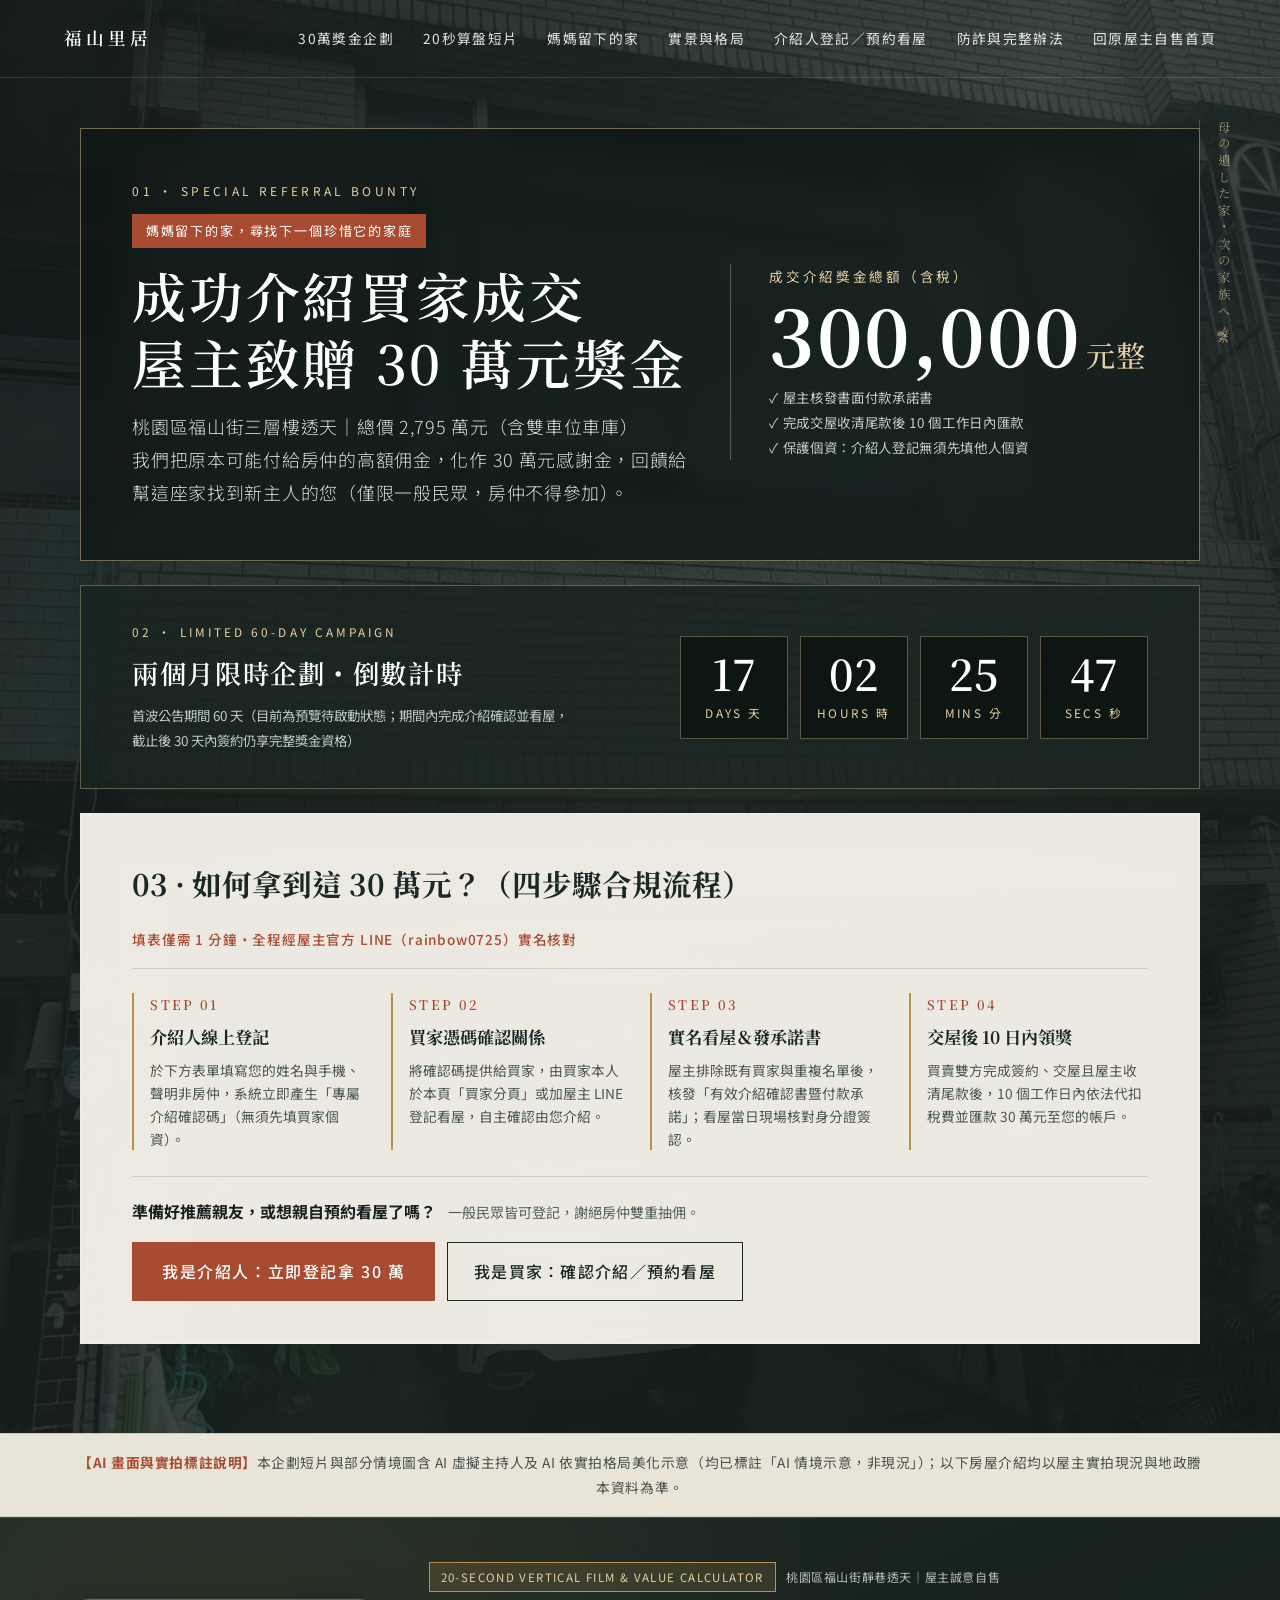
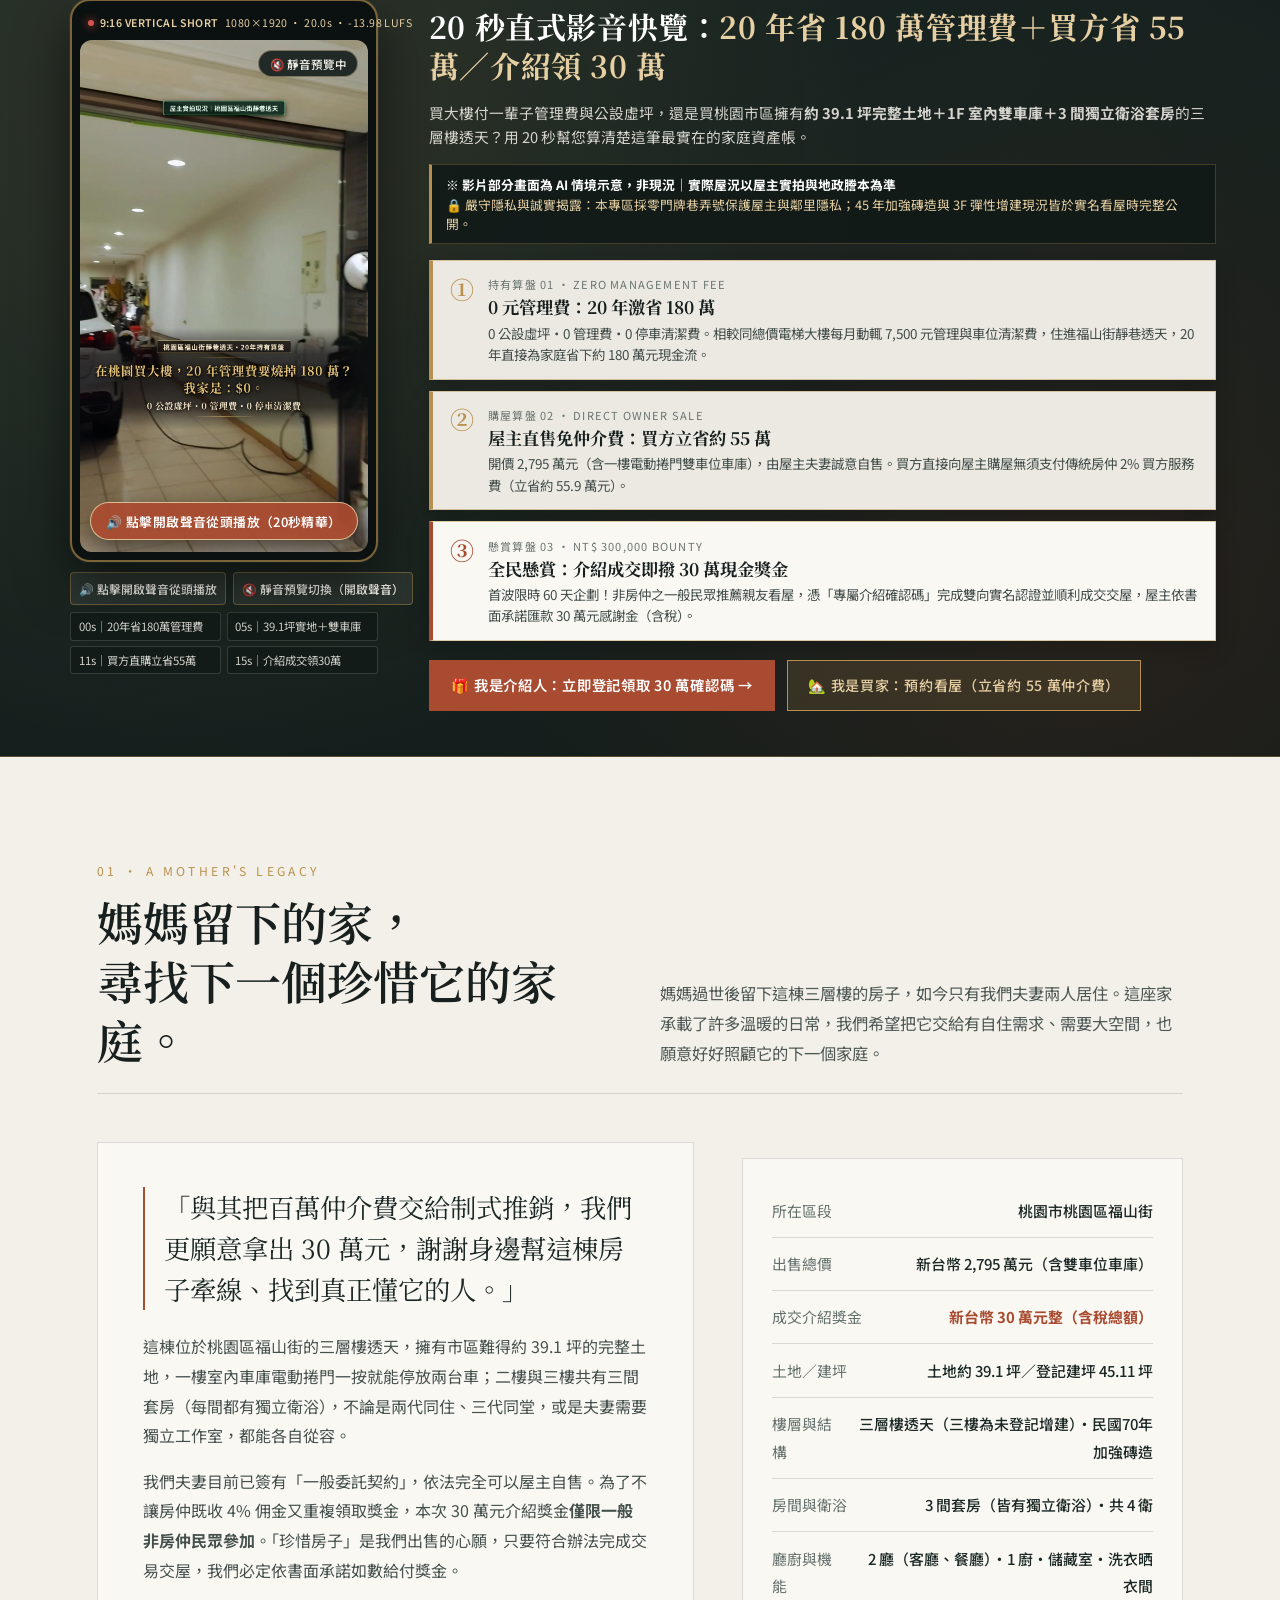
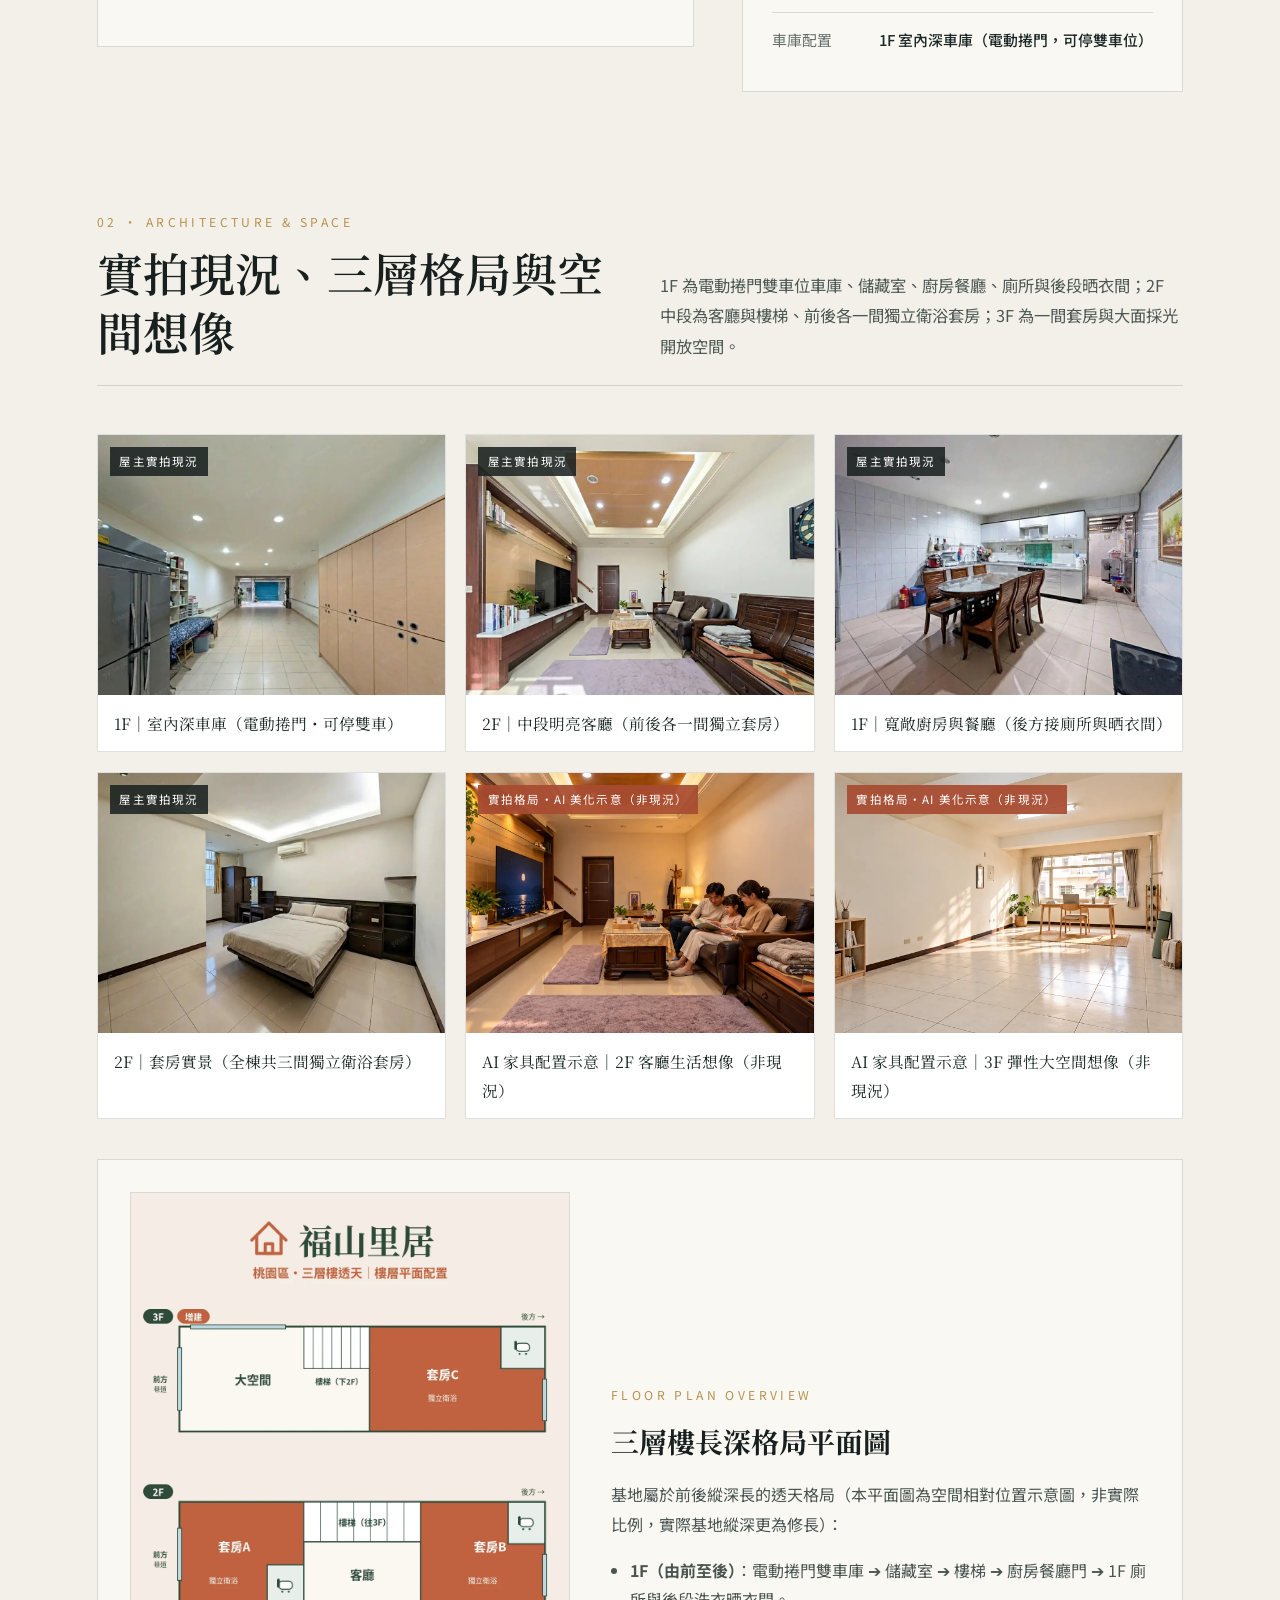
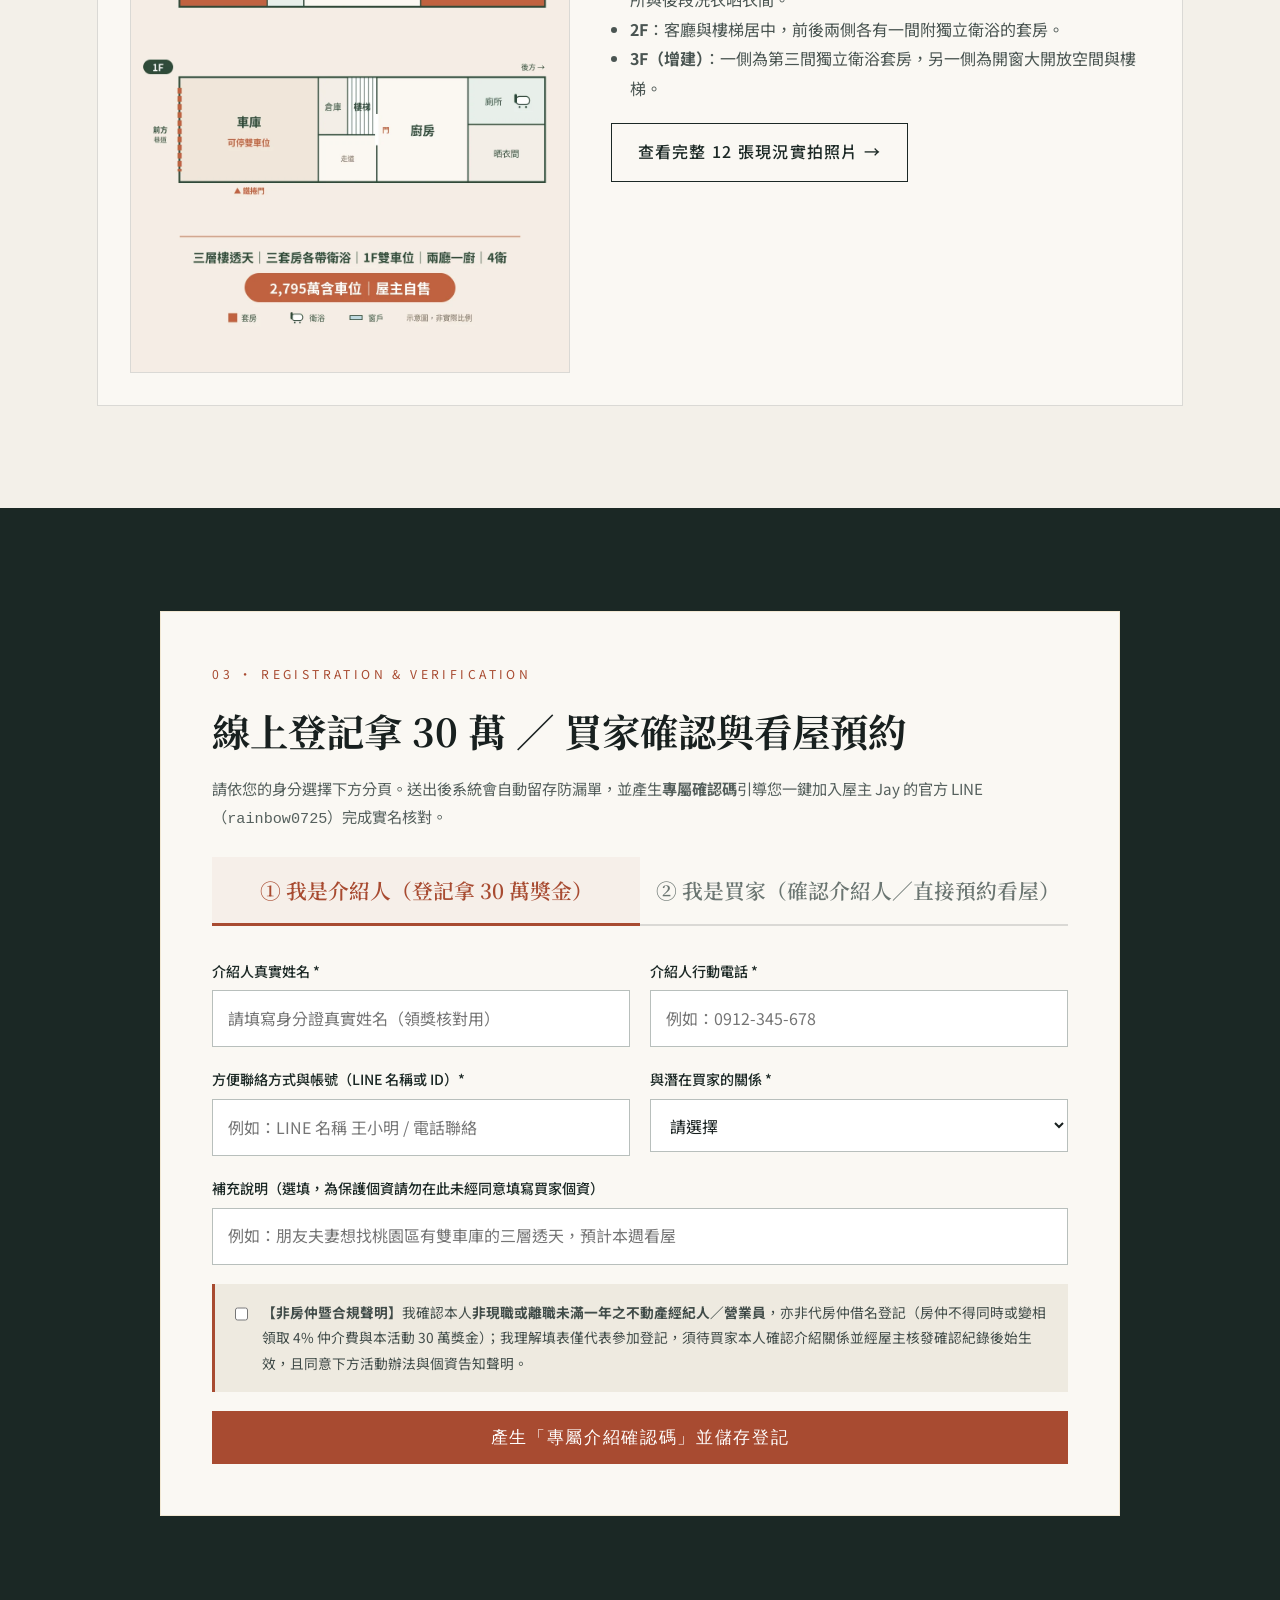
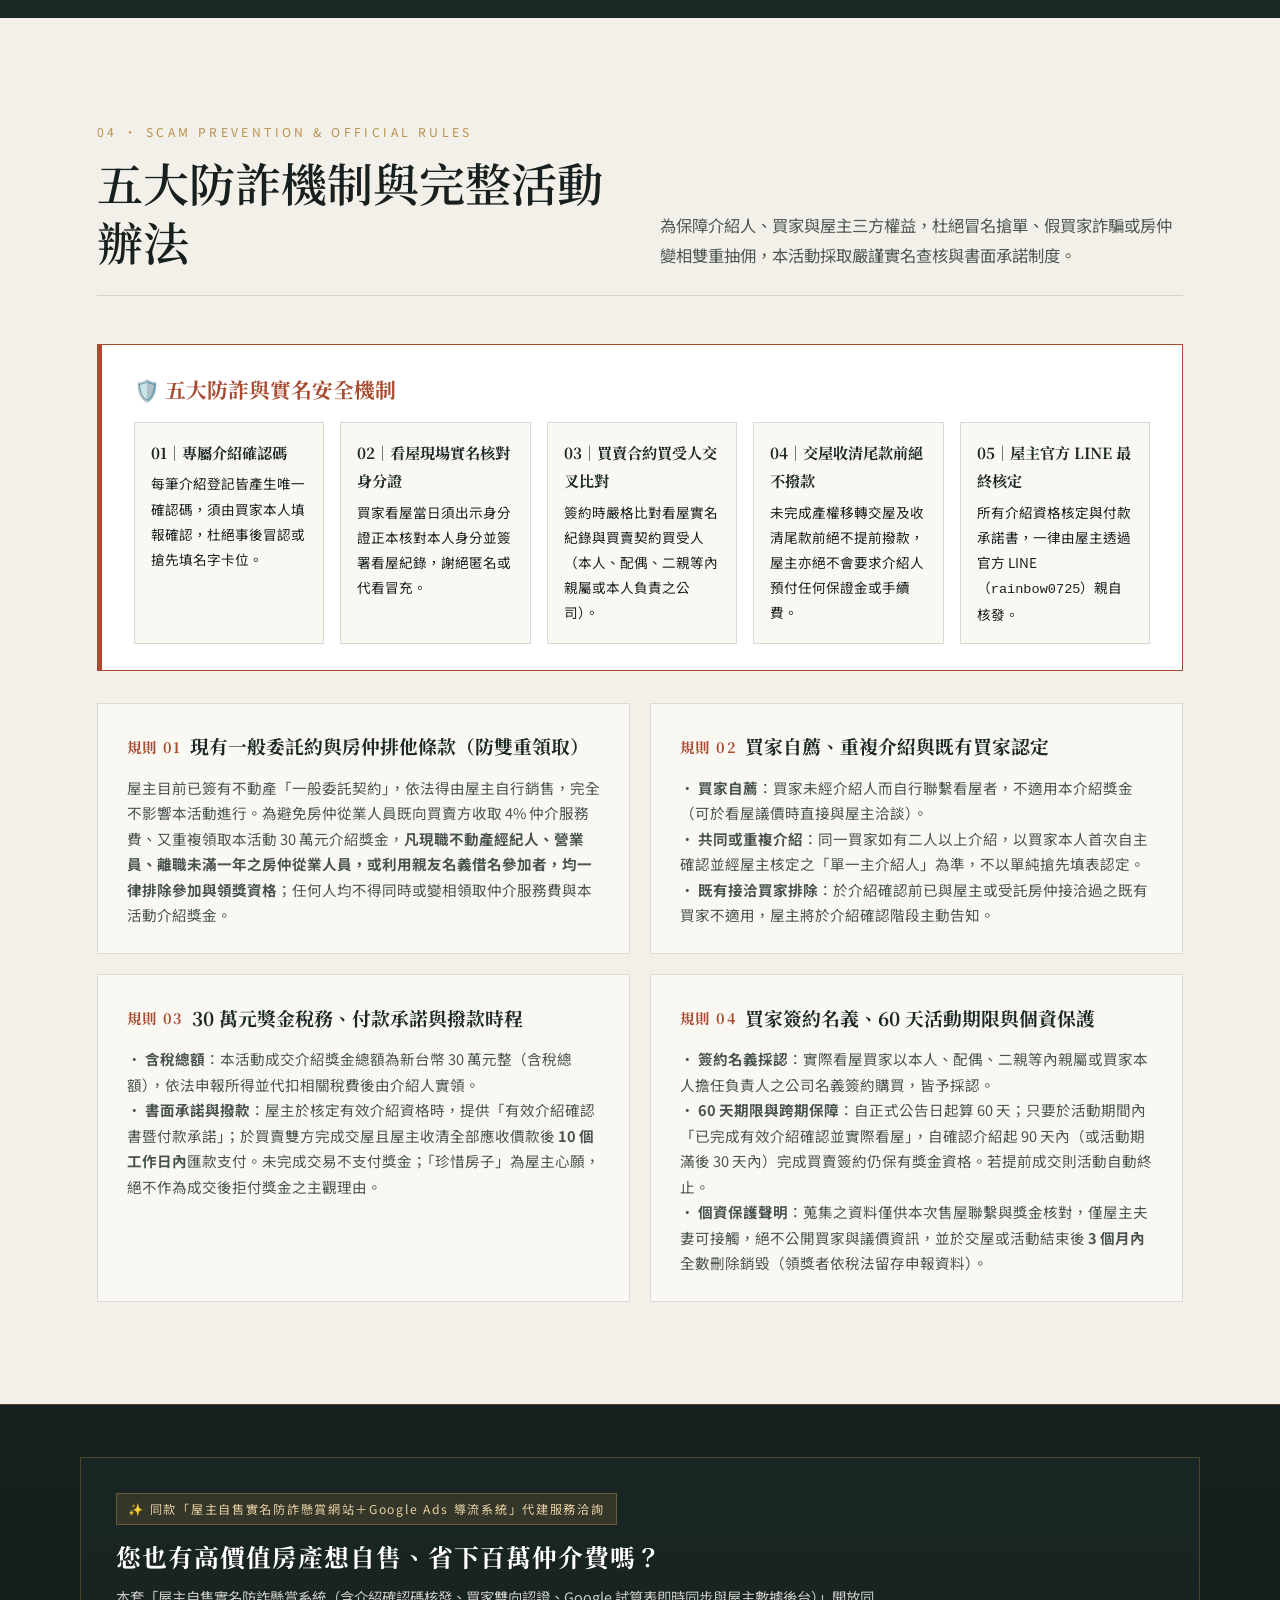
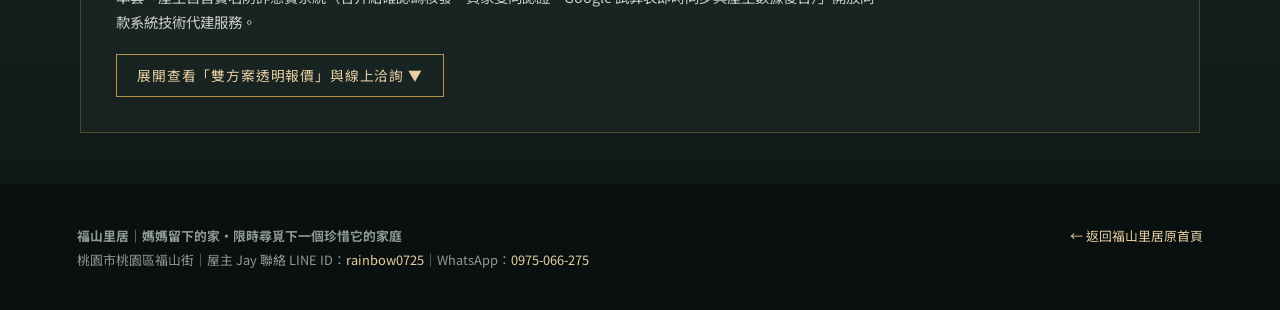
==== commit cb2f9831: "Feat(C-20261025-FUSHAN-SHORT-WEB-GADS D1): Embed 20s 9:16 vertical short video showcase in main and " ====
--- a/bonus/index.html
+++ b/bonus/index.html
@@ -937,6 +937,7 @@
     }
 
   </style>
+  <link rel="stylesheet" href="assets/short-video-showcase.css">
 </head>
 <body>
 
@@ -957,6 +958,7 @@
     <a class="brand" href="../">福山里居</a>
     <div class="nav-links">
       <a href="#top">30萬獎金企劃</a>
+      <a href="#short-video-showcase">20秒算盤短片</a>
       <a href="#story">媽媽留下的家</a>
       <a href="#space">實景與格局</a>
       <a href="#register-section">介紹人登記／預約看屋</a>
@@ -1056,6 +1058,106 @@
     <div class="ai-notice-bar">
       <strong>【AI 畫面與實拍標註說明】</strong>本企劃短片與部分情境圖含 AI 虛擬主持人及 AI 依實拍格局美化示意（均已標註「AI 情境示意，非現況」）；以下房屋介紹均以屋主實拍現況與地政謄本資料為準。
     </div>
+
+    
+    <!-- D1: 20s 9:16 Vertical Short Film & Value Calculator Showcase (C-20261025-FUSHAN-SHORT-WEB-GADS) -->
+    <section class="fushan-short-showcase" id="short-video-showcase" data-site-context="bonus" data-asset-prefix="" aria-label="20秒直式影音快覽與三大算盤專區">
+      <div class="fs-short-container">
+        <!-- Left / Top: 9:16 Theater Phone Frame Player -->
+        <div class="fs-player-col">
+          <div class="fs-phone-bezel">
+            <div class="fs-phone-topbar">
+              <span class="fs-live-dot">9:16 VERTICAL SHORT</span>
+              <span>1080×1920 · 20.0s · -13.98 LUFS</span>
+            </div>
+            <div class="fs-video-stage">
+              <button type="button" class="fs-top-mute-pill" id="fsTopMuteBtn" onclick="fsToggleMutePreview()" aria-label="切換靜音或有聲播放">
+                🔇 靜音預覽中
+              </button>
+              <video id="fushanShortVideo" playsinline webkit-playsinline muted loop preload="metadata" poster="videos/fushan_short_poster.jpg">
+                <source src="videos/fushan_20yr_zero_fee_bounty_20s_web.mp4" type="video/mp4">
+                <source src="videos/fushan_20yr_zero_fee_bounty_20s.mp4" type="video/mp4">
+                您的瀏覽器不支援 HTML5 影片播放。
+              </video>
+              <button type="button" class="fs-sound-overlay-btn" id="fsSoundOverlayBtn" onclick="fsPlayWithSoundFromStart()">
+                🔊 點擊開啟聲音從頭播放（20秒精華）
+              </button>
+            </div>
+          </div>
+          <div class="fs-control-bar" role="group" aria-label="播放器聲音控制">
+            <button type="button" class="fs-ctrl-btn" id="fsCtrlUnmuteRestart" onclick="fsPlayWithSoundFromStart()">
+              🔊 點擊開啟聲音從頭播放
+            </button>
+            <button type="button" class="fs-ctrl-btn" id="fsCtrlMuteToggle" onclick="fsToggleMutePreview()">
+              🔇 靜音預覽切換
+            </button>
+          </div>
+          <div class="fs-chapter-pills" role="group" aria-label="20秒短片段落快選">
+            <button type="button" class="fs-chapter-btn" onclick="fsSeekChapter(0, true)">00s｜20年省180萬管理費</button>
+            <button type="button" class="fs-chapter-btn" onclick="fsSeekChapter(5, true)">05s｜39.1坪實地＋雙車庫</button>
+            <button type="button" class="fs-chapter-btn" onclick="fsSeekChapter(11, true)">11s｜買方直購立省55萬</button>
+            <button type="button" class="fs-chapter-btn" onclick="fsSeekChapter(15, true)">15s｜介紹成交領30萬</button>
+          </div>
+        </div>
+
+        <!-- Right / Bottom: Three Calculation Cards & Mandatory Disclosures -->
+        <div class="fs-content-col">
+          <div class="fs-eyebrow-row">
+            <span class="fs-eyebrow-badge">20-SECOND VERTICAL FILM &amp; VALUE CALCULATOR</span>
+            <span class="fs-spec-pill">桃園區福山街靜巷透天｜屋主誠意自售</span>
+          </div>
+          <h2 class="fs-showcase-title">
+            20 秒直式影音快覽：<span>20 年省 180 萬管理費＋買方省 55 萬／介紹領 30 萬</span>
+          </h2>
+          <p class="fs-showcase-sub">
+            買大樓付一輩子管理費與公設虛坪，還是買桃園市區擁有<strong>約 39.1 坪完整土地＋1F 室內雙車庫＋3 間獨立衛浴套房</strong>的三層樓透天？用 20 秒幫您算清楚這筆最實在的家庭資產帳。
+          </p>
+
+          <div class="fs-compliance-banner" role="note" aria-label="AI情境示意與誠實揭露聲明">
+            <strong>※ 影片部分畫面為 AI 情境示意，非現況｜實際屋況以屋主實拍與地政謄本為準</strong><br>
+            <span>🔒 嚴守隱私與誠實揭露：本專區採零門牌巷弄號保護屋主與鄰里隱私；45 年加強磚造與 3F 彈性增建現況皆於實名看屋時完整公開。</span>
+          </div>
+
+          <div class="fs-calc-cards">
+            <article class="fs-calc-card">
+              <div class="fs-calc-num">①</div>
+              <div>
+                <div class="fs-calc-tag">持有算盤 01 · ZERO MANAGEMENT FEE</div>
+                <h3>0 元管理費：20 年激省 180 萬</h3>
+                <p>0 公設虛坪・0 管理費・0 停車清潔費。相較同總價電梯大樓每月動輒 7,500 元管理與車位清潔費，住進福山街靜巷透天，20 年直接為家庭省下約 180 萬元現金流。</p>
+              </div>
+            </article>
+
+            <article class="fs-calc-card">
+              <div class="fs-calc-num">②</div>
+              <div>
+                <div class="fs-calc-tag">購屋算盤 02 · DIRECT OWNER SALE</div>
+                <h3>屋主直售免仲介費：買方立省約 55 萬</h3>
+                <p>開價 2,795 萬元（含一樓電動捲門雙車位車庫），由屋主夫妻誠意自售。買方直接向屋主購屋無須支付傳統房仲 2% 買方服務費（立省約 55.9 萬元）。</p>
+              </div>
+            </article>
+
+            <article class="fs-calc-card card-bounty">
+              <div class="fs-calc-num">③</div>
+              <div>
+                <div class="fs-calc-tag">懸賞算盤 03 · NT$ 300,000 BOUNTY</div>
+                <h3>全民懸賞：介紹成交即撥 30 萬現金獎金</h3>
+                <p>首波限時 60 天企劃！非房仲之一般民眾推薦親友看屋，憑「專屬介紹確認碼」完成雙向實名認證並順利成交交屋，屋主依書面承諾匯款 30 萬元感謝金（含稅）。</p>
+              </div>
+            </article>
+          </div>
+
+          <div class="fs-cta-group">
+            <a class="fs-cta-primary" href="#register-section" onclick="if(typeof switchTab==='function')switchTab('introducer')">
+              🎁 我是介紹人：立即登記領取 30 萬確認碼 →
+            </a>
+            <a class="fs-cta-secondary" href="#register-section" onclick="if(typeof switchTab==='function')switchTab('buyer')">
+              🏡 我是買家：預約看屋（立省約 55 萬仲介費）
+            </a>
+          </div>
+        </div>
+      </div>
+    </section>
 
     <!-- STORY & PROPERTY OVERVIEW -->
     <section class="section" id="story">
@@ -1491,6 +1593,7 @@
     </div>
   </footer>
 
+  <script src="assets/short-video-showcase.js" defer></script>
   <script src="assets/b2b-turnkey.js" defer></script>
   <script>
     // Track page views in localStorage for owner dashboard synchronization
--- a/bonus/assets/short-video-showcase.css
+++ b/bonus/assets/short-video-showcase.css
@@ -0,0 +1,439 @@
+/* Fushan Residence 20s 9:16 Vertical Short Showcase Module (D1) */
+.fushan-short-showcase {
+  --fs-ink: #18201f;
+  --fs-deep: #1b2825;
+  --fs-darker: #111a18;
+  --fs-paper: #f3f0e9;
+  --fs-gold: #b9914f;
+  --fs-gold-light: #e6cfa3;
+  --fs-terracotta: #a84b31;
+  --fs-serif: "Noto Serif TC", serif;
+  --fs-sans: "Noto Sans TC", sans-serif;
+
+  background: linear-gradient(155deg, var(--fs-deep) 0%, var(--fs-darker) 100%);
+  color: var(--fs-paper);
+  padding: clamp(2.2rem, 3.5vw, 3.2rem) clamp(1.25rem, 5vw, 5.5rem);
+  border-top: 1px solid rgba(185, 145, 79, 0.38);
+  border-bottom: 1px solid rgba(185, 145, 79, 0.38);
+  position: relative;
+  overflow: hidden;
+  font-family: var(--fs-sans);
+}
+
+.fushan-short-showcase::before {
+  content: "";
+  position: absolute;
+  inset: 0;
+  background: radial-gradient(circle at 18% 25%, rgba(185, 145, 79, 0.14), transparent 52%),
+              radial-gradient(circle at 85% 80%, rgba(168, 75, 49, 0.14), transparent 48%);
+  pointer-events: none;
+}
+
+.fs-short-container {
+  max-width: 1180px;
+  margin: 0 auto;
+  position: relative;
+  z-index: 2;
+  display: grid;
+  grid-template-columns: 320px minmax(0, 1fr);
+  gap: clamp(1.75rem, 3.5vw, 3.25rem);
+  align-items: center;
+}
+
+/* Left Column: 9:16 Vertical Theater Player */
+.fs-player-col {
+  display: flex;
+  flex-direction: column;
+  align-items: center;
+}
+
+.fs-phone-bezel {
+  width: 100%;
+  max-width: 308px;
+  background: #0b1110;
+  border: 2px solid rgba(185, 145, 79, 0.65);
+  border-radius: 20px;
+  padding: 8px;
+  box-shadow: 0 20px 52px rgba(0, 0, 0, 0.52), 0 0 0 1px rgba(255, 255, 255, 0.06);
+  position: relative;
+}
+
+.fs-phone-topbar {
+  display: flex;
+  align-items: center;
+  justify-content: space-between;
+  padding: 0.25rem 0.5rem 0.45rem;
+  font-size: 0.66rem;
+  letter-spacing: 0.04em;
+  color: var(--fs-gold-light);
+  white-space: nowrap;
+  gap: 0.4rem;
+}
+
+.fs-live-dot {
+  display: inline-flex;
+  align-items: center;
+  gap: 0.35rem;
+  font-weight: 600;
+  white-space: nowrap;
+}
+
+.fs-live-dot::before {
+  content: "";
+  width: 6px;
+  height: 6px;
+  border-radius: 50%;
+  background: #d9534f;
+  box-shadow: 0 0 8px #d9534f;
+  flex-shrink: 0;
+}
+
+.fs-video-stage {
+  position: relative;
+  width: 100%;
+  aspect-ratio: 9 / 16;
+  background: #080d0c;
+  border-radius: 12px;
+  overflow: hidden;
+}
+
+.fs-video-stage video {
+  width: 100%;
+  height: 100%;
+  object-fit: cover;
+  display: block;
+  background: #080d0c;
+}
+
+/* Floating Sound & Restart Overlay Buttons */
+.fs-sound-overlay-btn {
+  position: absolute;
+  left: 50%;
+  bottom: 12px;
+  transform: translateX(-50%);
+  z-index: 6;
+  width: calc(100% - 20px);
+  background: rgba(168, 75, 49, 0.95);
+  color: #fff;
+  border: 1px solid rgba(230, 207, 163, 0.85);
+  border-radius: 999px;
+  padding: 0.54rem 0.85rem;
+  font-family: var(--fs-sans);
+  font-size: 0.8rem;
+  font-weight: 600;
+  letter-spacing: 0.03em;
+  cursor: pointer;
+  display: flex;
+  align-items: center;
+  justify-content: center;
+  gap: 0.35rem;
+  box-shadow: 0 10px 28px rgba(0, 0, 0, 0.55);
+  transition: transform 0.2s ease, background 0.2s ease;
+  white-space: nowrap;
+}
+
+.fs-sound-overlay-btn:hover {
+  background: #c05638;
+  transform: translateX(-50%) translateY(-2px);
+}
+
+.fs-sound-overlay-btn.is-unmuted {
+  background: rgba(27, 40, 37, 0.92);
+  border-color: var(--fs-gold);
+  color: var(--fs-gold-light);
+}
+
+.fs-top-mute-pill {
+  position: absolute;
+  top: 10px;
+  right: 10px;
+  z-index: 6;
+  background: rgba(17, 26, 24, 0.88);
+  backdrop-filter: blur(6px);
+  color: var(--fs-paper);
+  border: 1px solid rgba(230, 207, 163, 0.45);
+  border-radius: 999px;
+  padding: 0.28rem 0.65rem;
+  font-family: var(--fs-sans);
+  font-size: 0.72rem;
+  font-weight: 500;
+  cursor: pointer;
+  transition: 0.2s;
+}
+
+.fs-top-mute-pill:hover {
+  background: var(--fs-gold);
+  color: #18201f;
+}
+
+.fs-control-bar {
+  width: 100%;
+  max-width: 308px;
+  margin-top: 0.6rem;
+  display: grid;
+  grid-template-columns: 1fr 1fr;
+  gap: 0.45rem;
+}
+
+.fs-ctrl-btn {
+  background: rgba(243, 240, 233, 0.08);
+  color: var(--fs-paper);
+  border: 1px solid rgba(185, 145, 79, 0.45);
+  border-radius: 4px;
+  padding: 0.45rem 0.5rem;
+  font-family: var(--fs-sans);
+  font-size: 0.74rem;
+  font-weight: 500;
+  cursor: pointer;
+  transition: 0.2s;
+  text-align: center;
+  white-space: nowrap;
+}
+
+.fs-ctrl-btn:hover,
+.fs-ctrl-btn.active {
+  background: var(--fs-gold);
+  color: #18201f;
+  border-color: var(--fs-gold);
+  font-weight: 600;
+}
+
+.fs-chapter-pills {
+  width: 100%;
+  max-width: 308px;
+  margin-top: 0.45rem;
+  display: grid;
+  grid-template-columns: repeat(2, 1fr);
+  gap: 0.35rem;
+}
+
+.fs-chapter-btn {
+  background: rgba(17, 26, 24, 0.78);
+  color: rgba(243, 240, 233, 0.86);
+  border: 1px solid rgba(255, 255, 255, 0.15);
+  border-radius: 3px;
+  padding: 0.32rem 0.48rem;
+  font-family: var(--fs-sans);
+  font-size: 0.71rem;
+  text-align: left;
+  cursor: pointer;
+  transition: 0.2s;
+  white-space: nowrap;
+  overflow: hidden;
+  text-overflow: ellipsis;
+}
+
+.fs-chapter-btn:hover {
+  border-color: var(--fs-gold);
+  color: var(--fs-gold-light);
+}
+
+/* Right Column: Editorial Copy + 3 Calculation Cards + CTA */
+.fs-content-col {
+  display: flex;
+  flex-direction: column;
+  gap: 0.95rem;
+}
+
+.fs-eyebrow-row {
+  display: flex;
+  flex-wrap: wrap;
+  align-items: center;
+  gap: 0.65rem;
+}
+
+.fs-eyebrow-badge {
+  display: inline-block;
+  background: rgba(185, 145, 79, 0.18);
+  border: 1px solid var(--fs-gold);
+  color: var(--fs-gold-light);
+  font-size: 0.72rem;
+  letter-spacing: 0.12em;
+  padding: 0.2rem 0.68rem;
+  text-transform: uppercase;
+}
+
+.fs-spec-pill {
+  font-size: 0.75rem;
+  color: rgba(243, 240, 233, 0.74);
+  letter-spacing: 0.05em;
+}
+
+.fs-showcase-title {
+  font-family: var(--fs-serif);
+  font-size: clamp(1.45rem, 2.35vw, 2.1rem);
+  line-height: 1.3;
+  color: #fff;
+  margin: 0;
+  letter-spacing: 0.02em;
+}
+
+.fs-showcase-title span {
+  color: var(--fs-gold-light);
+}
+
+.fs-showcase-sub {
+  margin: 0;
+  font-size: 0.92rem;
+  color: rgba(243, 240, 233, 0.86);
+  line-height: 1.65;
+}
+
+/* Mandatory Compliance & Privacy Notice Box */
+.fs-compliance-banner {
+  background: rgba(17, 26, 24, 0.9);
+  border-left: 3px solid var(--fs-gold);
+  border-top: 1px solid rgba(185, 145, 79, 0.3);
+  border-right: 1px solid rgba(185, 145, 79, 0.3);
+  border-bottom: 1px solid rgba(185, 145, 79, 0.3);
+  padding: 0.58rem 0.9rem;
+  font-size: 0.8rem;
+  color: var(--fs-gold-light);
+  line-height: 1.55;
+}
+
+.fs-compliance-banner strong {
+  color: #fff;
+}
+
+/* 3 Calculation Highlight Cards */
+.fs-calc-cards {
+  display: grid;
+  grid-template-columns: 1fr;
+  gap: 0.68rem;
+}
+
+.fs-calc-card {
+  background: rgba(243, 240, 233, 0.97);
+  color: var(--fs-ink);
+  border: 1px solid rgba(185, 145, 79, 0.45);
+  border-left: 4px solid var(--fs-gold);
+  padding: 0.85rem 1.1rem;
+  display: grid;
+  grid-template-columns: auto 1fr;
+  gap: 0.85rem;
+  align-items: start;
+  box-shadow: 0 8px 22px rgba(0, 0, 0, 0.2);
+}
+
+.fs-calc-card.card-bounty {
+  border-left-color: var(--fs-terracotta);
+  background: #faf8f3;
+}
+
+.fs-calc-num {
+  font-family: var(--fs-serif);
+  font-size: 1.5rem;
+  font-weight: 700;
+  color: var(--fs-gold);
+  line-height: 1.1;
+  padding-top: 0.08rem;
+}
+
+.fs-calc-card.card-bounty .fs-calc-num {
+  color: var(--fs-terracotta);
+}
+
+.fs-calc-tag {
+  font-size: 0.69rem;
+  letter-spacing: 0.11em;
+  color: #697470;
+  text-transform: uppercase;
+  margin-bottom: 0.1rem;
+}
+
+.fs-calc-card h3 {
+  font-family: var(--fs-serif);
+  font-size: 1.08rem;
+  color: var(--fs-ink);
+  margin: 0 0 0.22rem;
+  line-height: 1.32;
+}
+
+.fs-calc-card p {
+  margin: 0;
+  font-size: 0.84rem;
+  color: #424d4a;
+  line-height: 1.58;
+}
+
+/* CTA Row */
+.fs-cta-group {
+  display: flex;
+  flex-wrap: wrap;
+  gap: 0.75rem;
+  margin-top: 0.2rem;
+  align-items: center;
+}
+
+.fs-cta-primary {
+  display: inline-flex;
+  align-items: center;
+  justify-content: center;
+  background: var(--fs-terracotta);
+  color: #fff;
+  text-decoration: none;
+  padding: 0.72rem 1.35rem;
+  font-size: 0.9rem;
+  font-weight: 600;
+  letter-spacing: 0.05em;
+  border: 1px solid var(--fs-terracotta);
+  transition: 0.25s;
+}
+
+.fs-cta-primary:hover {
+  background: #8f3c25;
+  border-color: #8f3c25;
+  color: #fff;
+}
+
+.fs-cta-secondary {
+  display: inline-flex;
+  align-items: center;
+  justify-content: center;
+  background: rgba(185, 145, 79, 0.16);
+  color: var(--fs-gold-light);
+  text-decoration: none;
+  padding: 0.72rem 1.25rem;
+  font-size: 0.88rem;
+  font-weight: 500;
+  letter-spacing: 0.05em;
+  border: 1px solid var(--fs-gold);
+  transition: 0.25s;
+}
+
+.fs-cta-secondary:hover {
+  background: var(--fs-gold);
+  color: #18201f;
+}
+
+@media (max-width: 920px) {
+  .fs-short-container {
+    grid-template-columns: 1fr;
+    gap: 1.75rem;
+  }
+  .fs-phone-bezel,
+  .fs-control-bar,
+  .fs-chapter-pills {
+    max-width: 320px;
+  }
+}
+
+@media (max-width: 520px) {
+  .fushan-short-showcase {
+    padding: 2.4rem 1rem;
+  }
+  .fs-phone-bezel,
+  .fs-control-bar,
+  .fs-chapter-pills {
+    max-width: 292px;
+  }
+  .fs-calc-card {
+    padding: 0.85rem 0.95rem;
+    gap: 0.7rem;
+  }
+  .fs-cta-group a {
+    width: 100%;
+    text-align: center;
+  }
+}
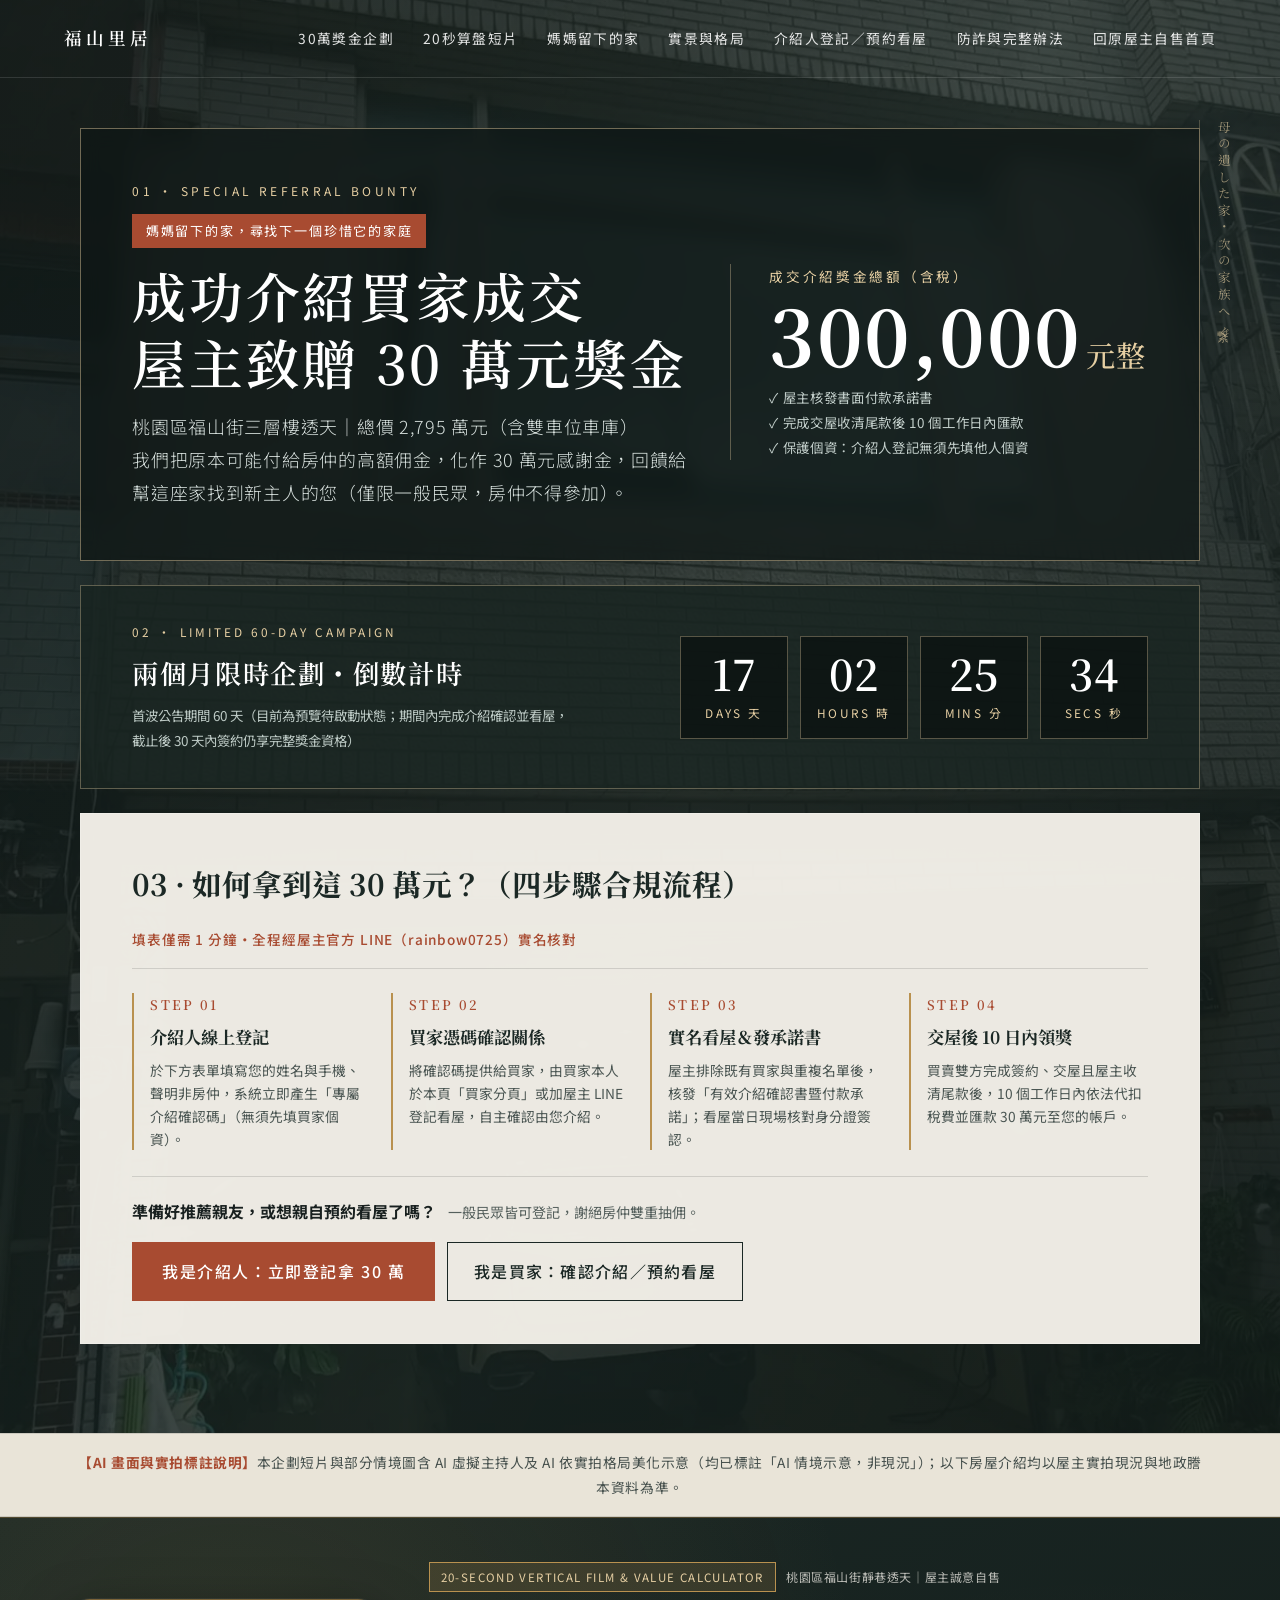
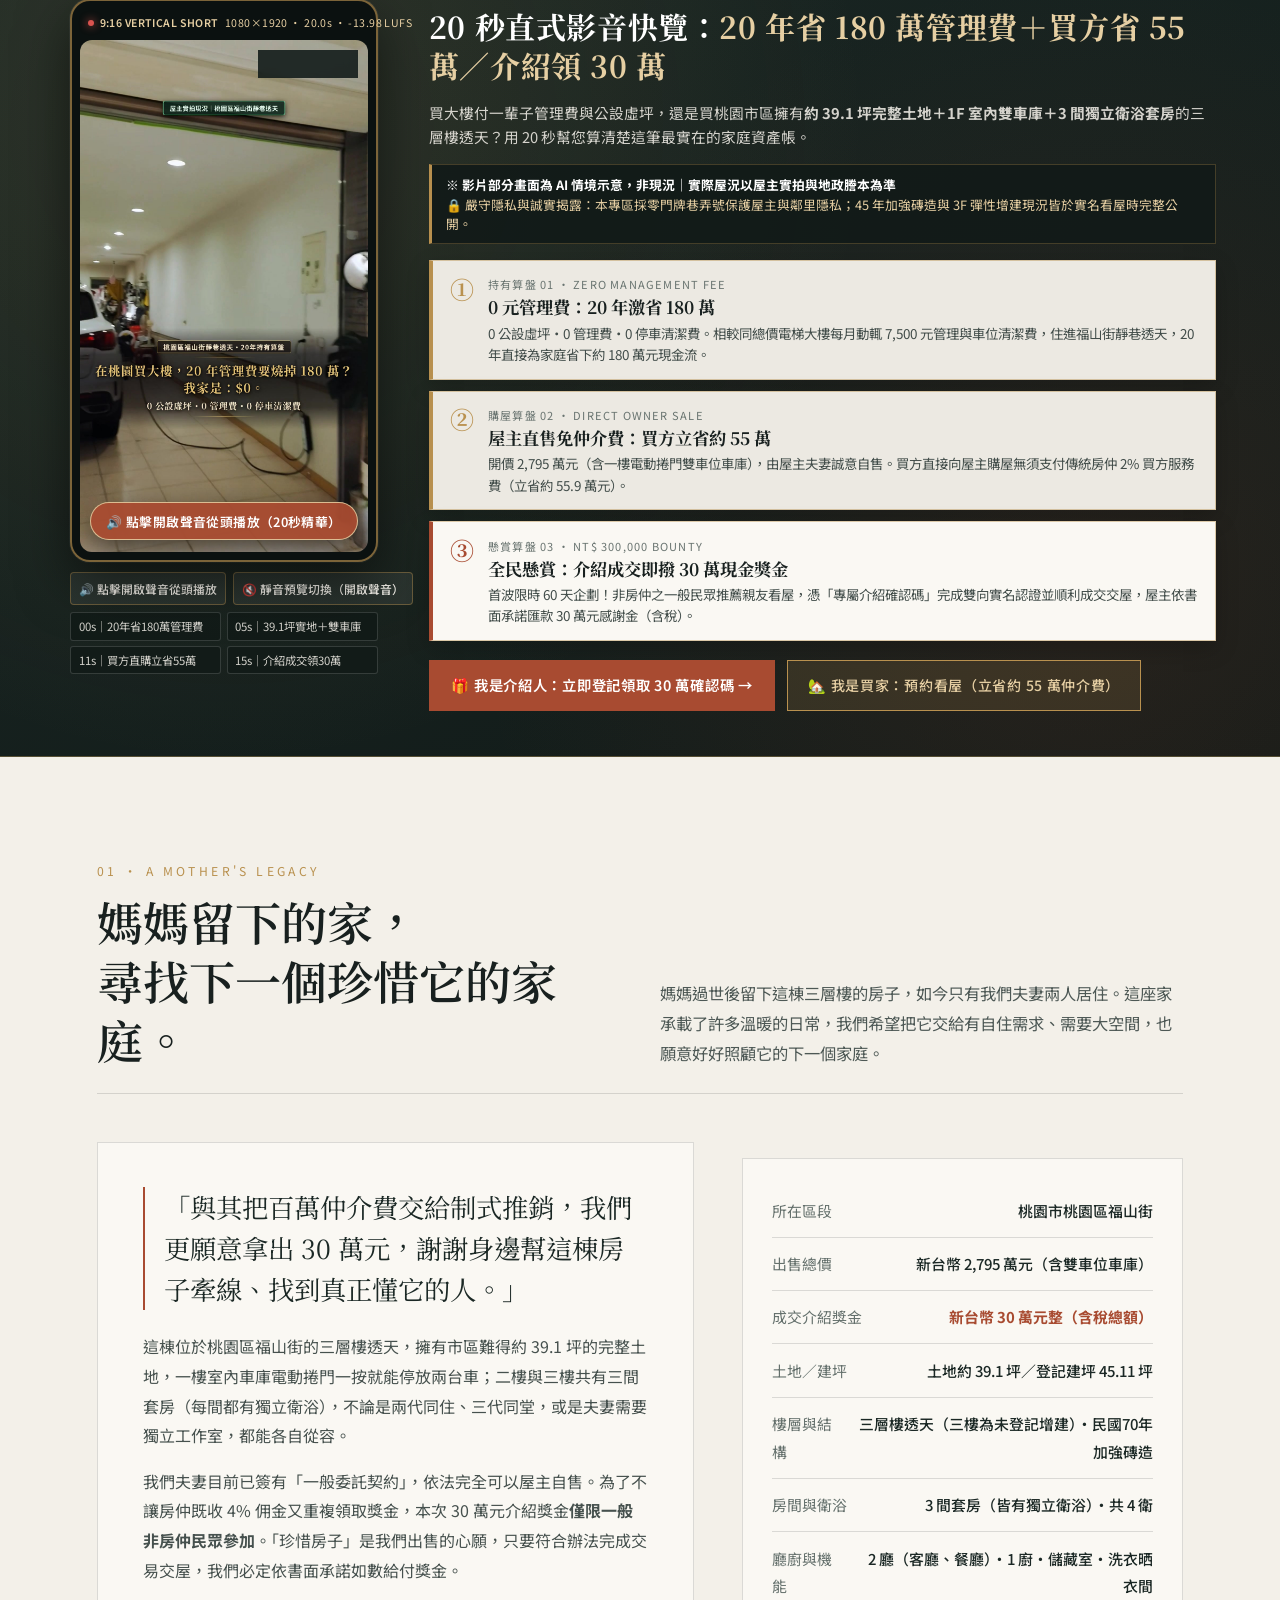
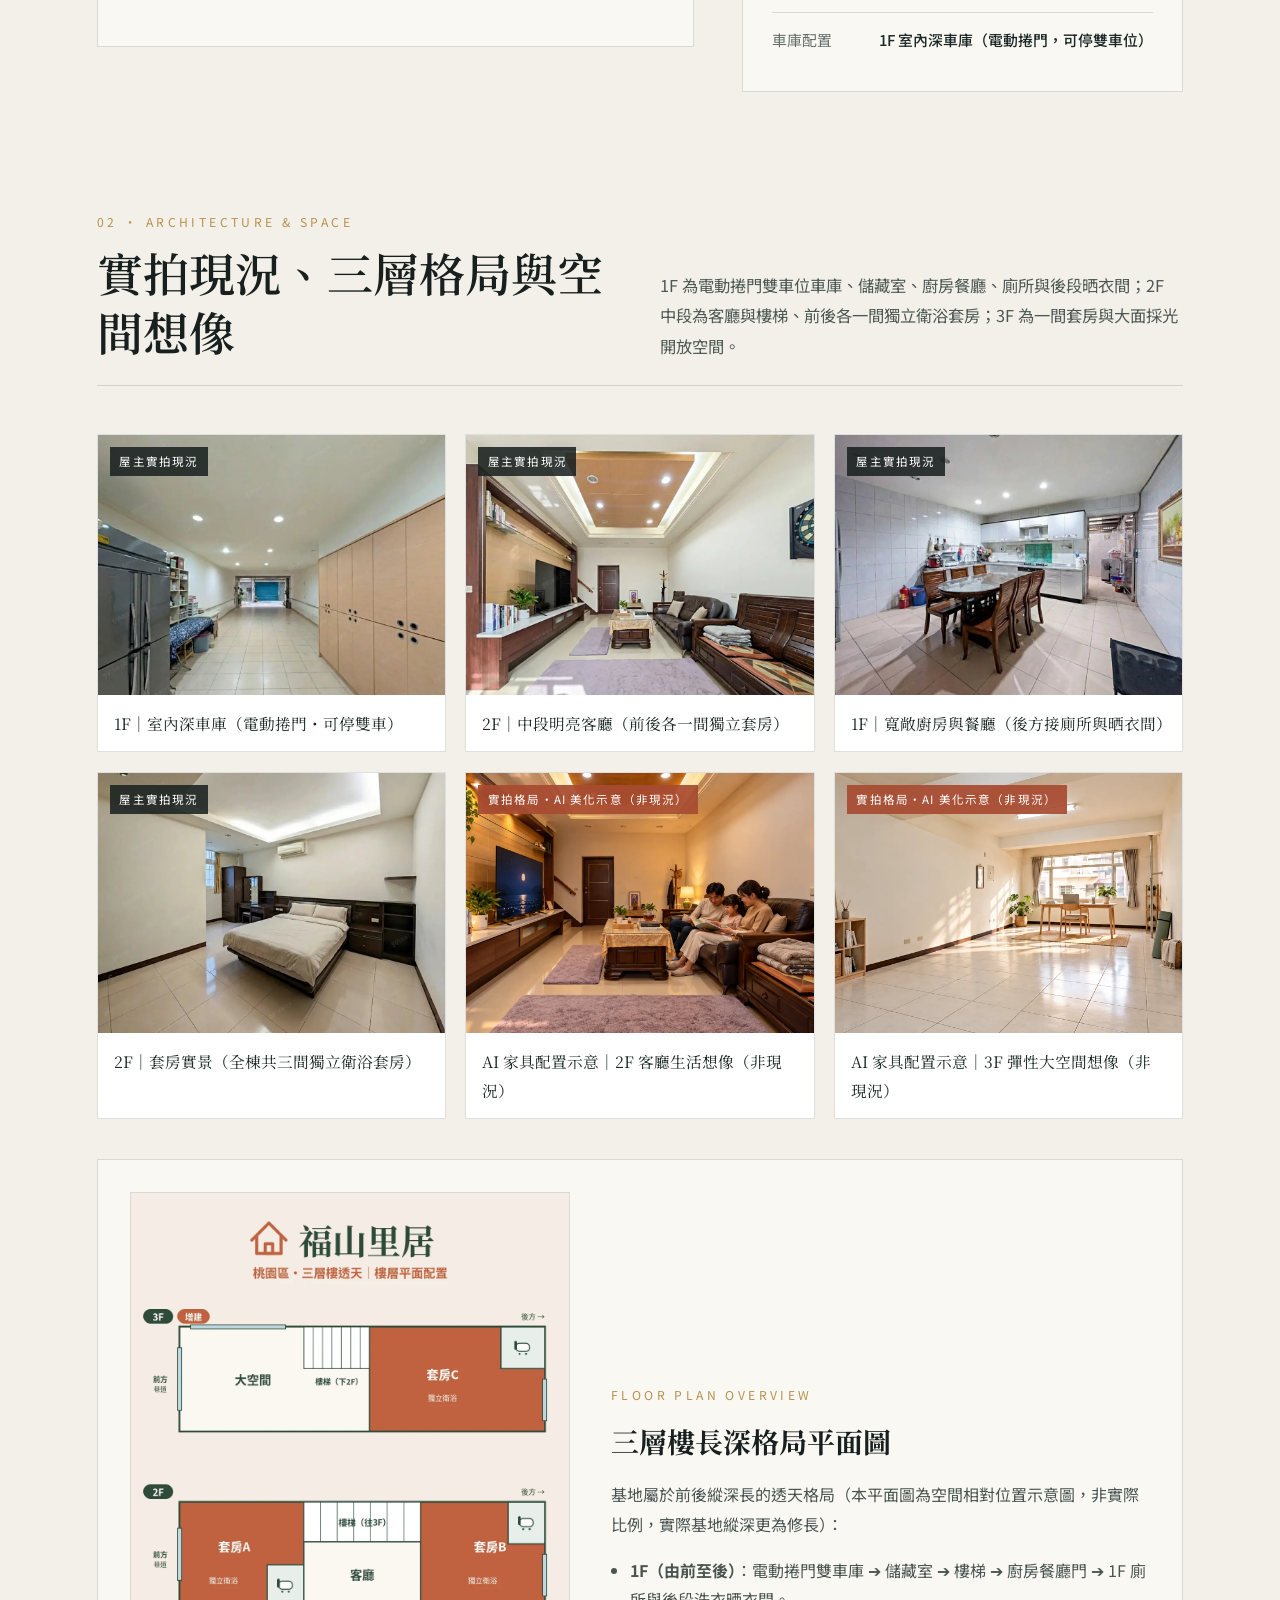
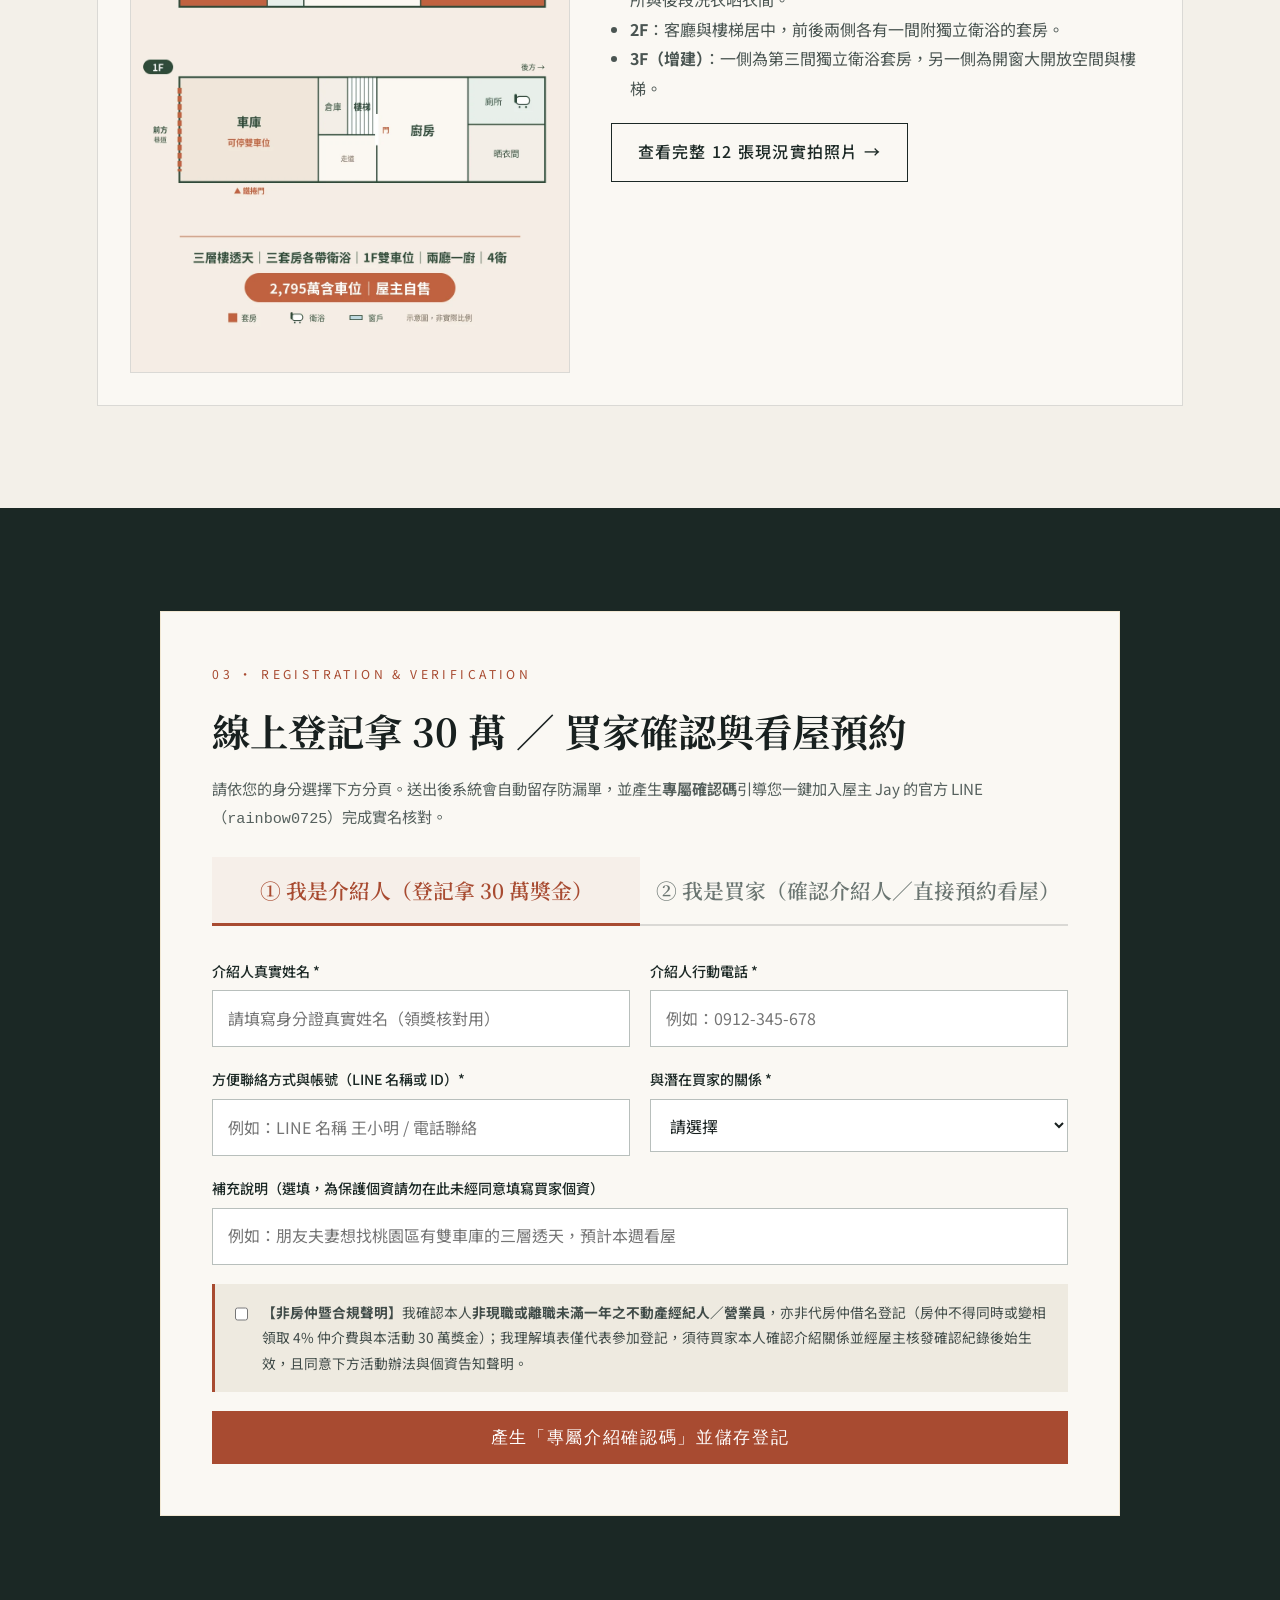
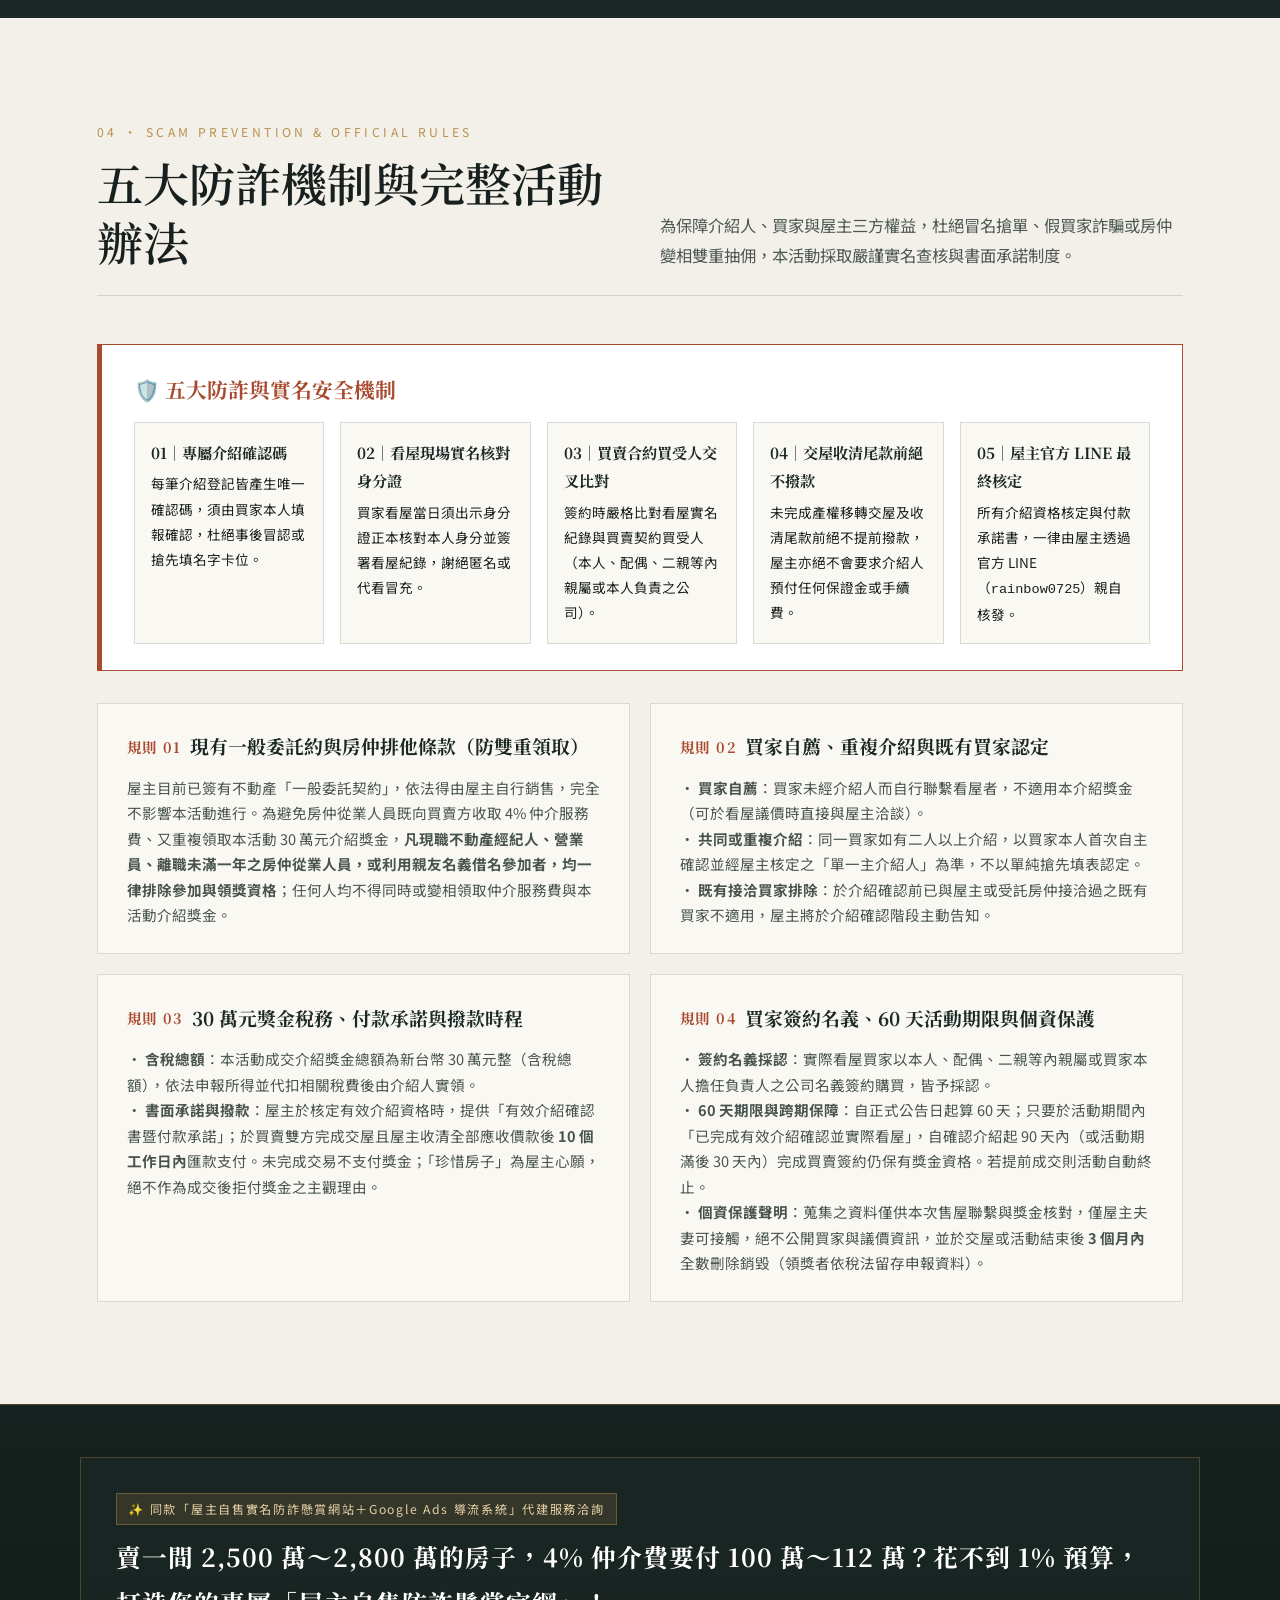
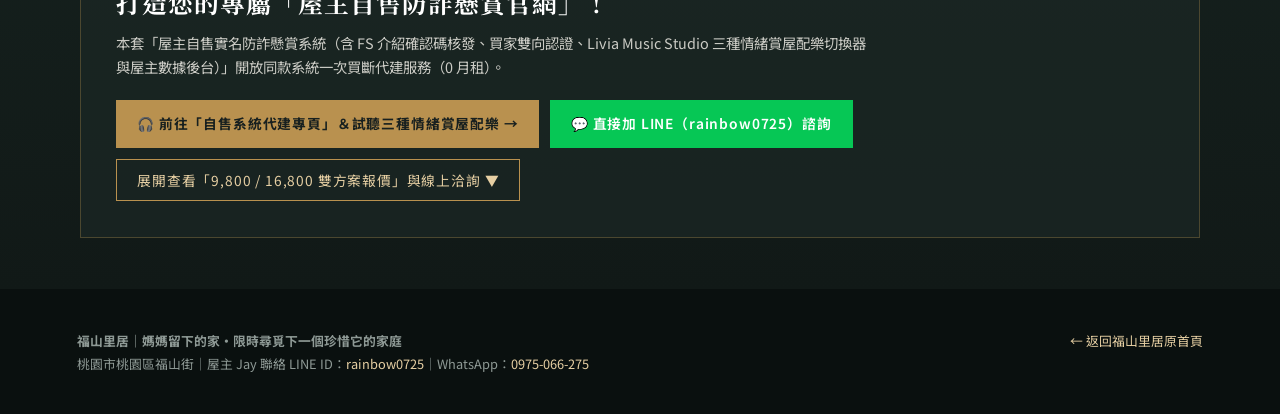
==== commit 4a817e73: "feat(turnkey): launch /turnkey/ owner-direct SaaS landing page with 3-mood BGM audition switcher & 9" ====
--- a/bonus/index.html
+++ b/bonus/index.html
@@ -1484,54 +1484,67 @@
       <div class="b2b-turnkey-head">
         <div>
           <span class="b2b-eyebrow">✨ 同款「屋主自售實名防詐懸賞網站＋Google Ads 導流系統」代建服務洽詢</span>
-          <h2 class="b2b-title">您也有高價值房產想自售、省下百萬仲介費嗎？</h2>
-          <p class="b2b-sub">本套「屋主自售實名防詐懸賞系統（含介紹確認碼核發、買家雙向認證、Google 試算表即時同步與屋主數據後台）」開放同款系統技術代建服務。</p>
+          <h2 class="b2b-title">賣一間 2,500 萬～2,800 萬的房子，4% 仲介費要付 100 萬～112 萬？花不到 1% 預算，打造您的專屬「屋主自售防詐懸賞官網」！</h2>
+          <p class="b2b-sub">本套「屋主自售實名防詐懸賞系統（含 FS 介紹確認碼核發、買家雙向認證、Livia Music Studio 三種情緒賞屋配樂切換器與屋主數據後台）」開放同款系統一次買斷代建服務（0 月租）。</p>
         </div>
-        <button type="button" class="b2b-toggle-btn" id="b2bToggleBtn" aria-expanded="false" onclick="toggleB2BDrawer()">
-          展開查看「雙方案透明報價」與線上洽詢 ▼
-        </button>
+        <div style="display:flex;flex-wrap:wrap;gap:0.65rem;align-items:center;">
+          <a href="../turnkey/" class="b2b-toggle-btn" style="background:var(--gold);color:#18201f;font-weight:700;text-decoration:none;">
+            🎧 前往「自售系統代建專頁」＆試聽三種情緒賞屋配樂 →
+          </a>
+          <a href="https://line.me/ti/p/~rainbow0725" target="_blank" rel="noopener" class="b2b-toggle-btn" style="background:#06c755;border-color:#06c755;color:#fff;font-weight:600;text-decoration:none;">
+            💬 直接加 LINE（rainbow0725）諮詢
+          </a>
+          <button type="button" class="b2b-toggle-btn" id="b2bToggleBtn" aria-expanded="false" onclick="toggleB2BDrawer()">
+            展開查看「9,800 / 16,800 雙方案報價」與線上洽詢 ▼
+          </button>
+        </div>
       </div>
 
       <div class="b2b-drawer-body" id="b2bDrawerBody">
         <div class="b2b-pkg-grid">
           <div class="b2b-pkg-card">
             <div>
-              <div class="b2b-pkg-tag">方案 A · 輕量啟動</div>
-              <h3 class="b2b-pkg-name">【標準自售建站包】</h3>
-              <div class="b2b-pkg-price">NT$ 18,800 <small>（一次性技術建置費）</small></div>
+              <div class="b2b-pkg-tag">方案 A · 一次買斷・0 月租</div>
+              <h3 class="b2b-pkg-name">【輕量屋主自售展示網】</h3>
+              <div class="b2b-pkg-price">NT$ 9,800 <small>（一次買斷，0 月租）</small></div>
               <ul class="b2b-pkg-list">
-                <li>高質感響應式屋主自售單頁網站（手機／桌面雙視口最佳化）</li>
-                <li>介紹人／買家防詐確認碼生成系統（FS / BK 專屬編號核發）</li>
-                <li>Google Sheets 自動同步 Webhook 即時名單串接</li>
-                <li>專屬網域或 GitHub Pages 免費高速託管設定</li>
+                <li>隱藏門牌防房仲敲門騷擾（保護屋主與鄰里隱私）</li>
+                <li>高質感響應式實拍圖集＋高質感建築空間視覺精修展示</li>
+                <li>買家直購立省 2% 仲介費透明算盤</li>
+                <li>LINE / WhatsApp 一鍵實名預約看屋導流＋免費高速託管設定</li>
               </ul>
             </div>
-            <button type="button" class="b2b-toggle-btn" style="width:100%;text-align:center;" onclick="selectB2BPlan('18,800 標準自售建站包')">
-              選擇「18,800 標準包」線上洽詢 ↓
+            <button type="button" class="b2b-toggle-btn" style="width:100%;text-align:center;" onclick="selectB2BPlan('9,800 輕量屋主自售展示網')">
+              選擇「NT$ 9,800 方案 A」線上洽詢 ↓
             </button>
           </div>
 
           <div class="b2b-pkg-card featured">
             <div>
-              <div class="b2b-pkg-tag">方案 B · 屋主首選全配</div>
-              <h3 class="b2b-pkg-name">【尊榮自售導流全配包】</h3>
-              <div class="b2b-pkg-price">NT$ 36,000 <small>（一次性技術建置費）</small></div>
+              <div class="b2b-pkg-tag">方案 B · ★ 旗艦主力（一次買斷・0 月租）</div>
+              <h3 class="b2b-pkg-name">【30 萬懸賞防跳單＋導流旗艦全配包】</h3>
+              <div class="b2b-pkg-price">NT$ 16,800 <small>（一次買斷，0 月租）</small></div>
               <ul class="b2b-pkg-list">
-                <li><strong>包含「標準自售建站包」全套核心功能</strong></li>
-                <li><strong>屋主專屬密碼數據監控後台</strong>（轉換漏斗、名單管理、CSV 匯出）</li>
-                <li><strong>AI 依實拍格局美化示意圖（6 張）</strong>（保留原始結構、切換現代裝潢氛圍）</li>
-                <li><strong>Google Ads 精準搜尋／PMax 廣告初始架設與轉換追蹤</strong>（並協助綁定 Google 新戶滿 $12,000 送 $12,000 抵免額優惠）</li>
+                <li><strong>包含「方案 A（NT$ 9,800）」全套核心功能</strong></li>
+                <li><strong>30 萬親友懸賞推薦碼系統</strong>（線上自動核發 FS 專屬確認碼防房仲跳單）</li>
+                <li><strong>屋主即時監控後台＋Google Ads 搜尋與短影音投放設定全套系統</strong>（協助綁定新戶滿 $12,000 送 $12,000 抵免額）</li>
+                <li><strong>🎁 獨家附加價值贈品：專屬客製化『三種情緒賞屋背景音樂（信任感／專業感／溫暖感）』網頁內建切換器（Livia Music Studio 專屬空間配樂訂製，單獨市價 NT$ 3,600）</strong></li>
               </ul>
             </div>
-            <button type="button" class="b2b-toggle-btn" style="width:100%;text-align:center;background:var(--gold);color:#18201f;font-weight:600;" onclick="selectB2BPlan('36,000 尊榮自售導流全配包')">
-              選擇「36,000 導流全配包」線上洽詢 ↓
-            </button>
+            <div style="display:grid;gap:0.5rem;">
+              <button type="button" class="b2b-toggle-btn" style="width:100%;text-align:center;background:var(--gold);color:#18201f;font-weight:600;" onclick="selectB2BPlan('16,800 懸賞防跳單＋導流旗艦全配包')">
+                選擇「NT$ 16,800 旗艦方案 B」線上洽詢 ↓
+              </button>
+              <a href="../turnkey/#bgm-audition" class="b2b-toggle-btn" style="width:100%;text-align:center;text-decoration:none;display:block;">
+                🎧 點此試聽「三種情緒賞屋背景音樂」 →
+              </a>
+            </div>
           </div>
         </div>
 
         <div class="b2b-form-box">
           <h3 style="font-family:var(--serif);font-size:1.12rem;color:#fff;margin:0 0 0.35rem;">線上預約「同款自售系統代建」技術評估（核發 SYS 專屬洽詢編號）</h3>
-          <p style="font-size:0.84rem;color:rgba(243,240,233,0.78);margin:0 0 1rem;">填寫後系統將立即產生您的專屬代建洽詢編號（<code>SYS-2026-XXXX</code>），並可直接透過 LINE 或 WhatsApp 與技術團隊對接需求：</p>
+          <p style="font-size:0.84rem;color:rgba(243,240,233,0.78);margin:0 0 1rem;">填寫後系統將立即產生您的專屬代建洽詢編號（<code>SYS-2026-XXXX</code>），並可直接透過官方 LINE（<code>rainbow0725</code>）或 WhatsApp 與技術團隊對接需求：</p>
           <form id="b2bInquiryForm">
             <div class="b2b-form-grid">
               <div class="b2b-field">
@@ -1549,8 +1562,8 @@
               <div class="b2b-field">
                 <label for="b2bPlanSelect">想了解的方案 *</label>
                 <select id="b2bPlanSelect" name="b2bPlan" required>
-                  <option value="36,000 尊榮自售導流全配包">【尊榮自售導流全配包】NT$ 36,000（含後台＋AI美化＋Ads架設）</option>
-                  <option value="18,800 標準自售建站包">【標準自售建站包】NT$ 18,800（單頁網站＋防詐確認碼＋試算表同步）</option>
+                  <option value="16,800 懸賞防跳單＋導流旗艦全配包">【方案 B｜旗艦主力】NT$ 16,800 一次買斷（含懸賞碼＋後台＋Ads＋三種情緒賞屋配樂）</option>
+                  <option value="9,800 輕量屋主自售展示網">【方案 A｜輕量啟動】NT$ 9,800 一次買斷（隱藏門牌展示網＋買方省 2% 算盤）</option>
                 </select>
               </div>
             </div>
@@ -1576,7 +1589,7 @@
           </div>
 
           <p class="b2b-disclaimer">
-            ※ 本服務僅提供「網頁系統開發、AI 視覺美化與數位廣告技術設定」之純技術外包服務，絕不介入不動產買賣居間、不代理議價斡旋、不經手買賣價金，亦不收取任何成交仲介佣金。
+            ※ 本服務僅提供「網頁系統開發、空間視覺美化、Livia Music Studio 專屬配樂與數位廣告技術設定」之純技術外包服務，絕不介入不動產買賣居間、不代理議價斡旋、不經手買賣價金，亦不收取任何成交仲介佣金。
           </p>
         </div>
       </div>
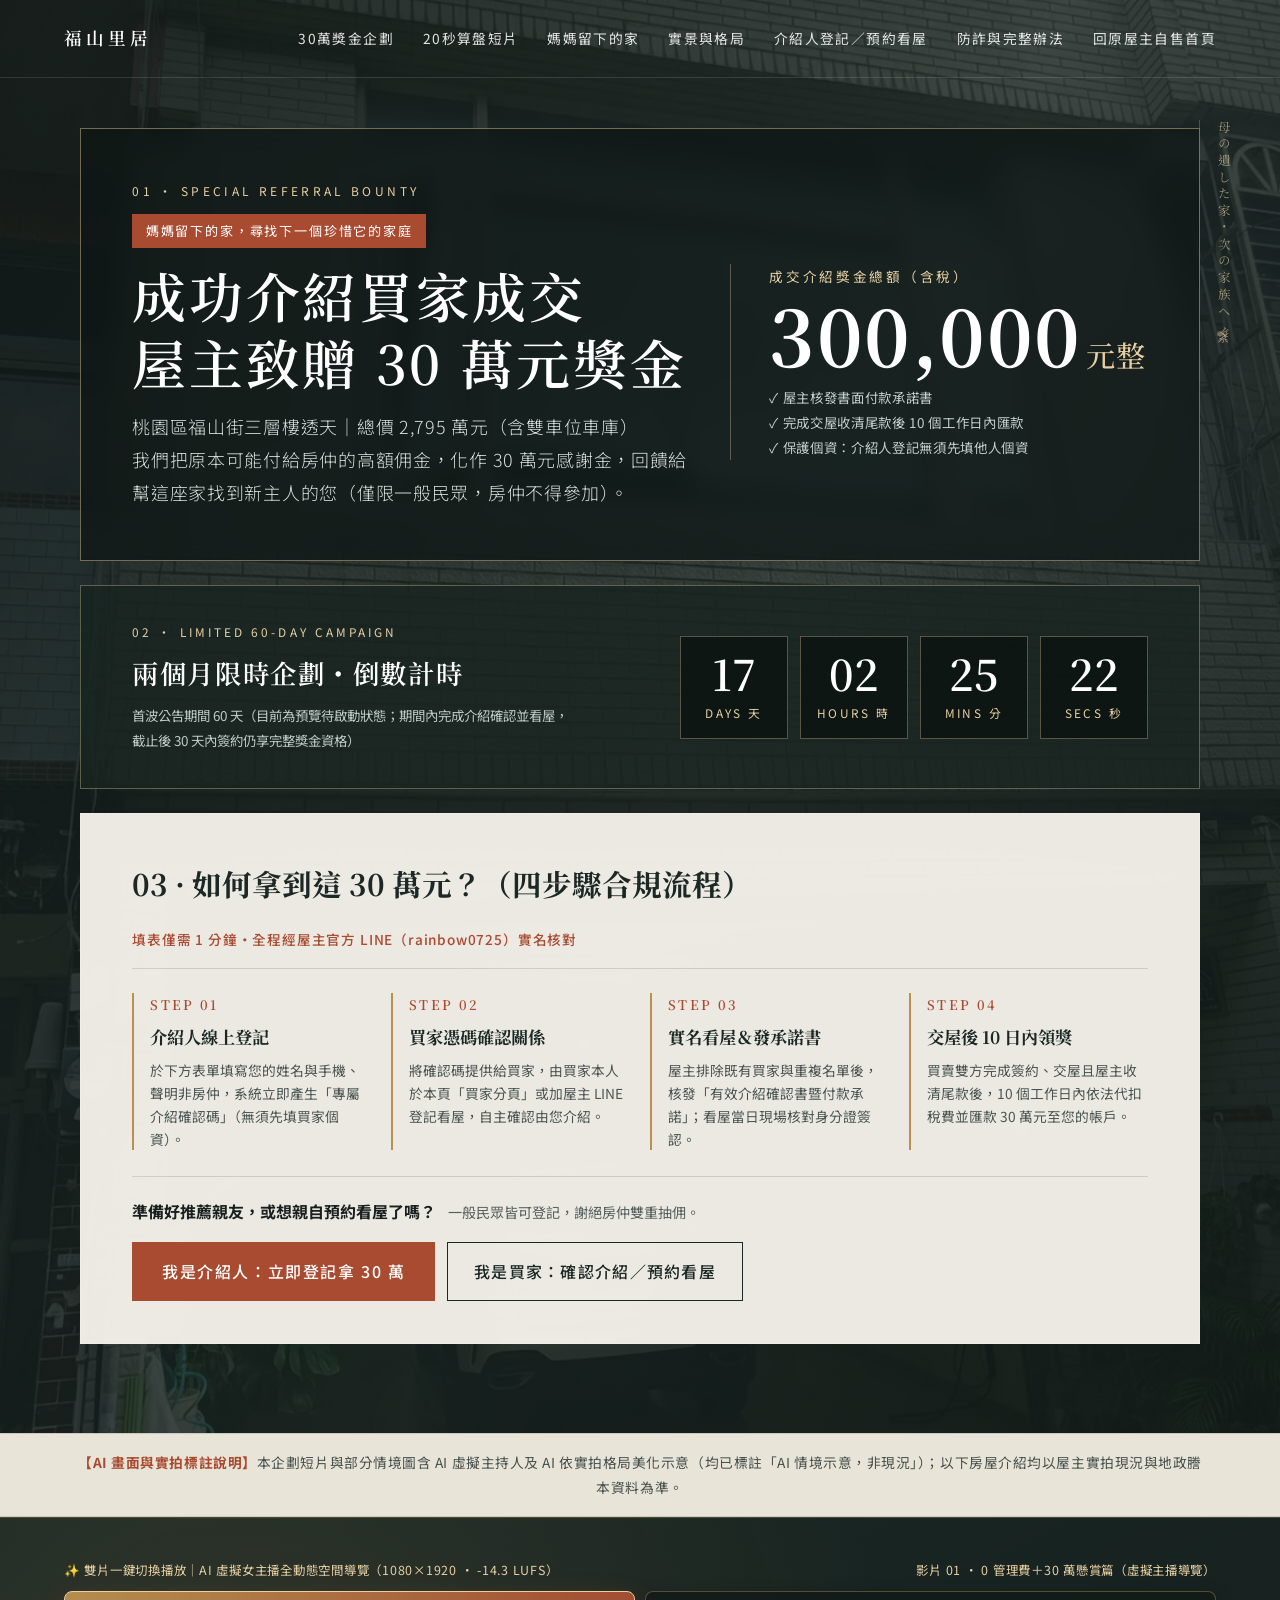
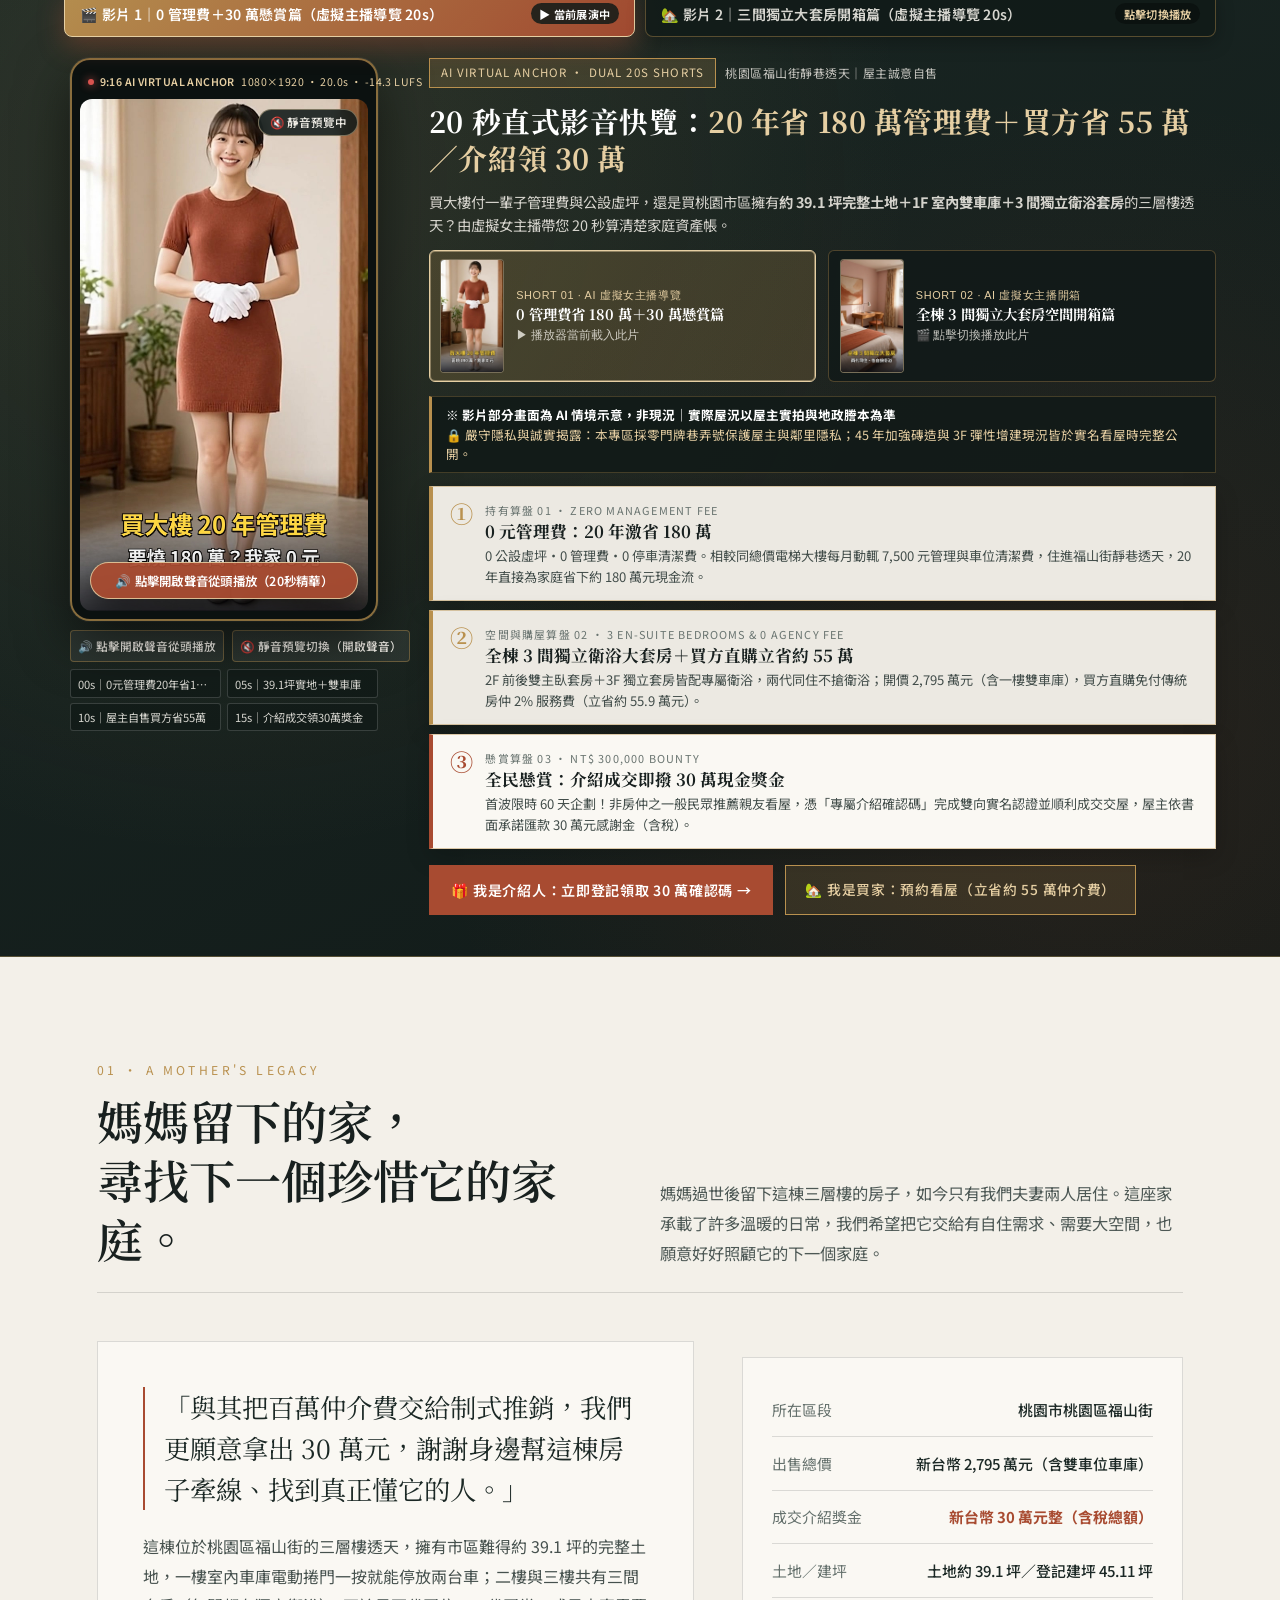
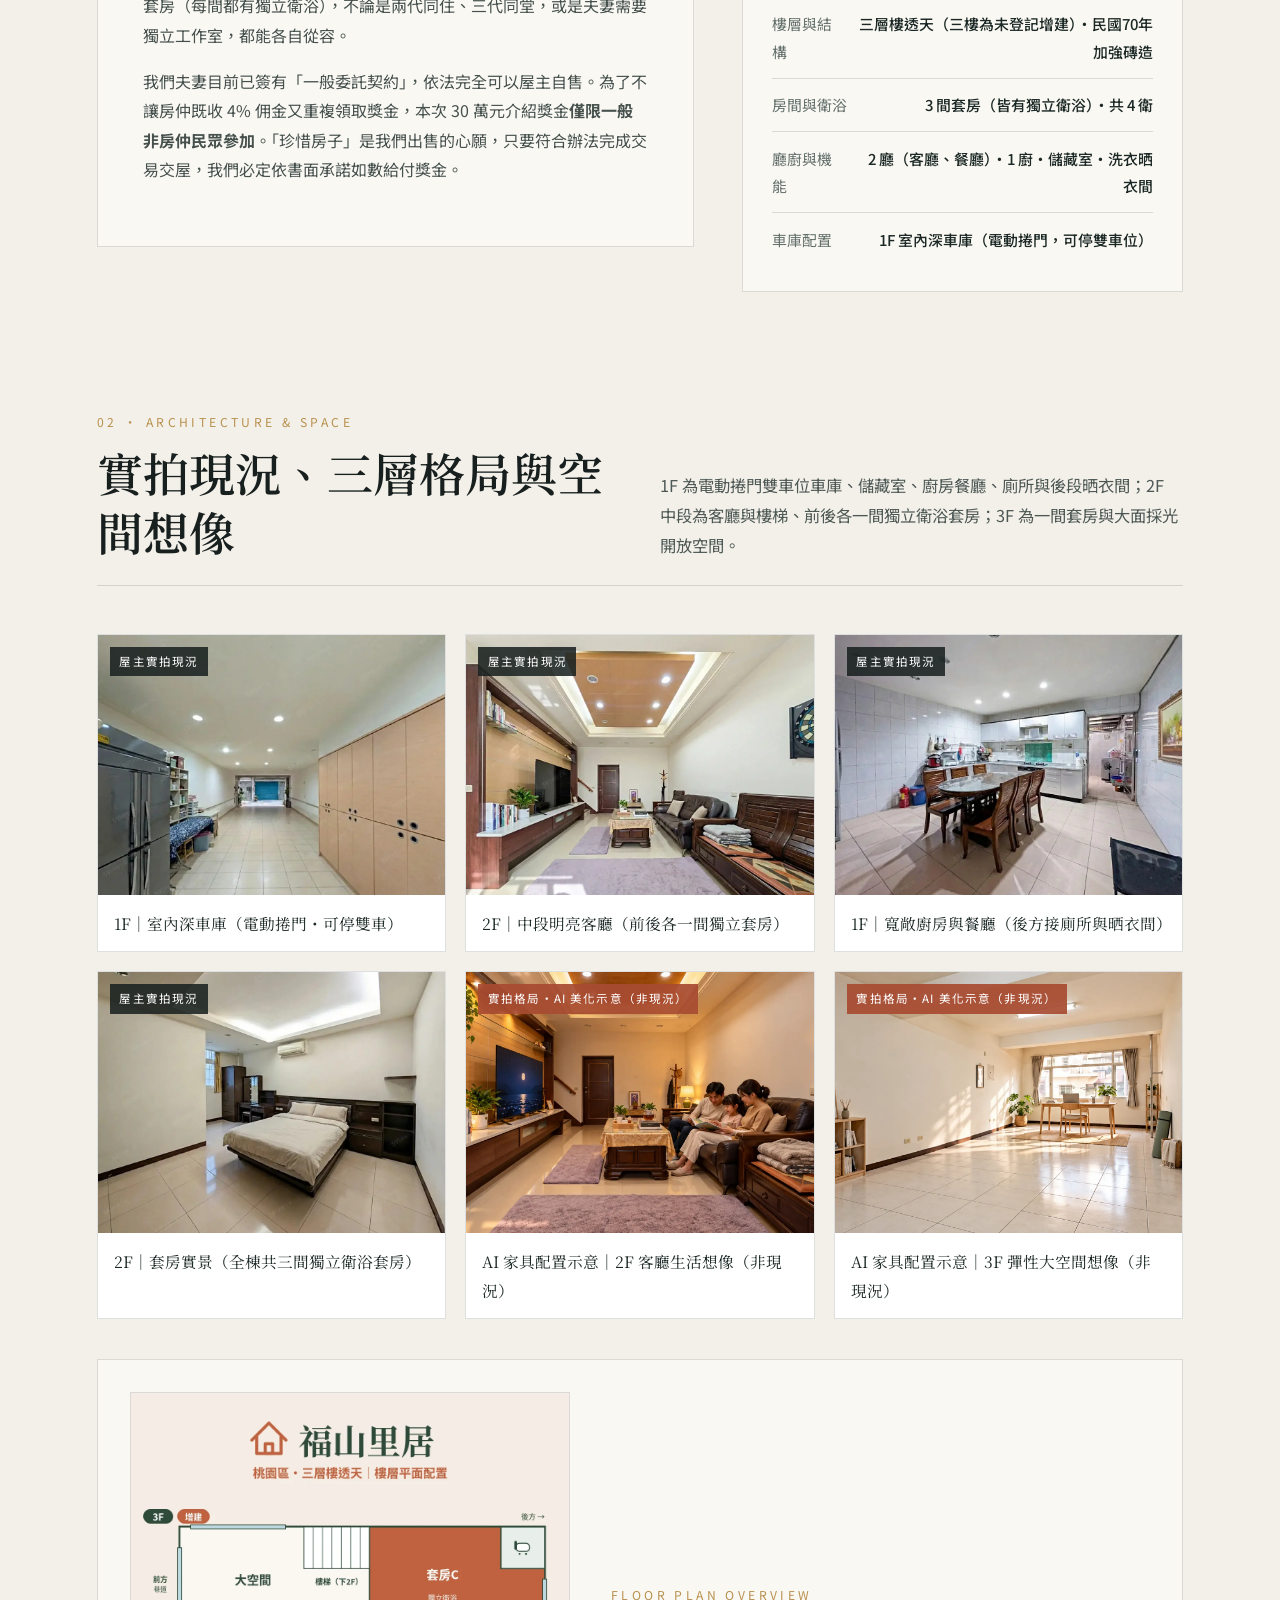
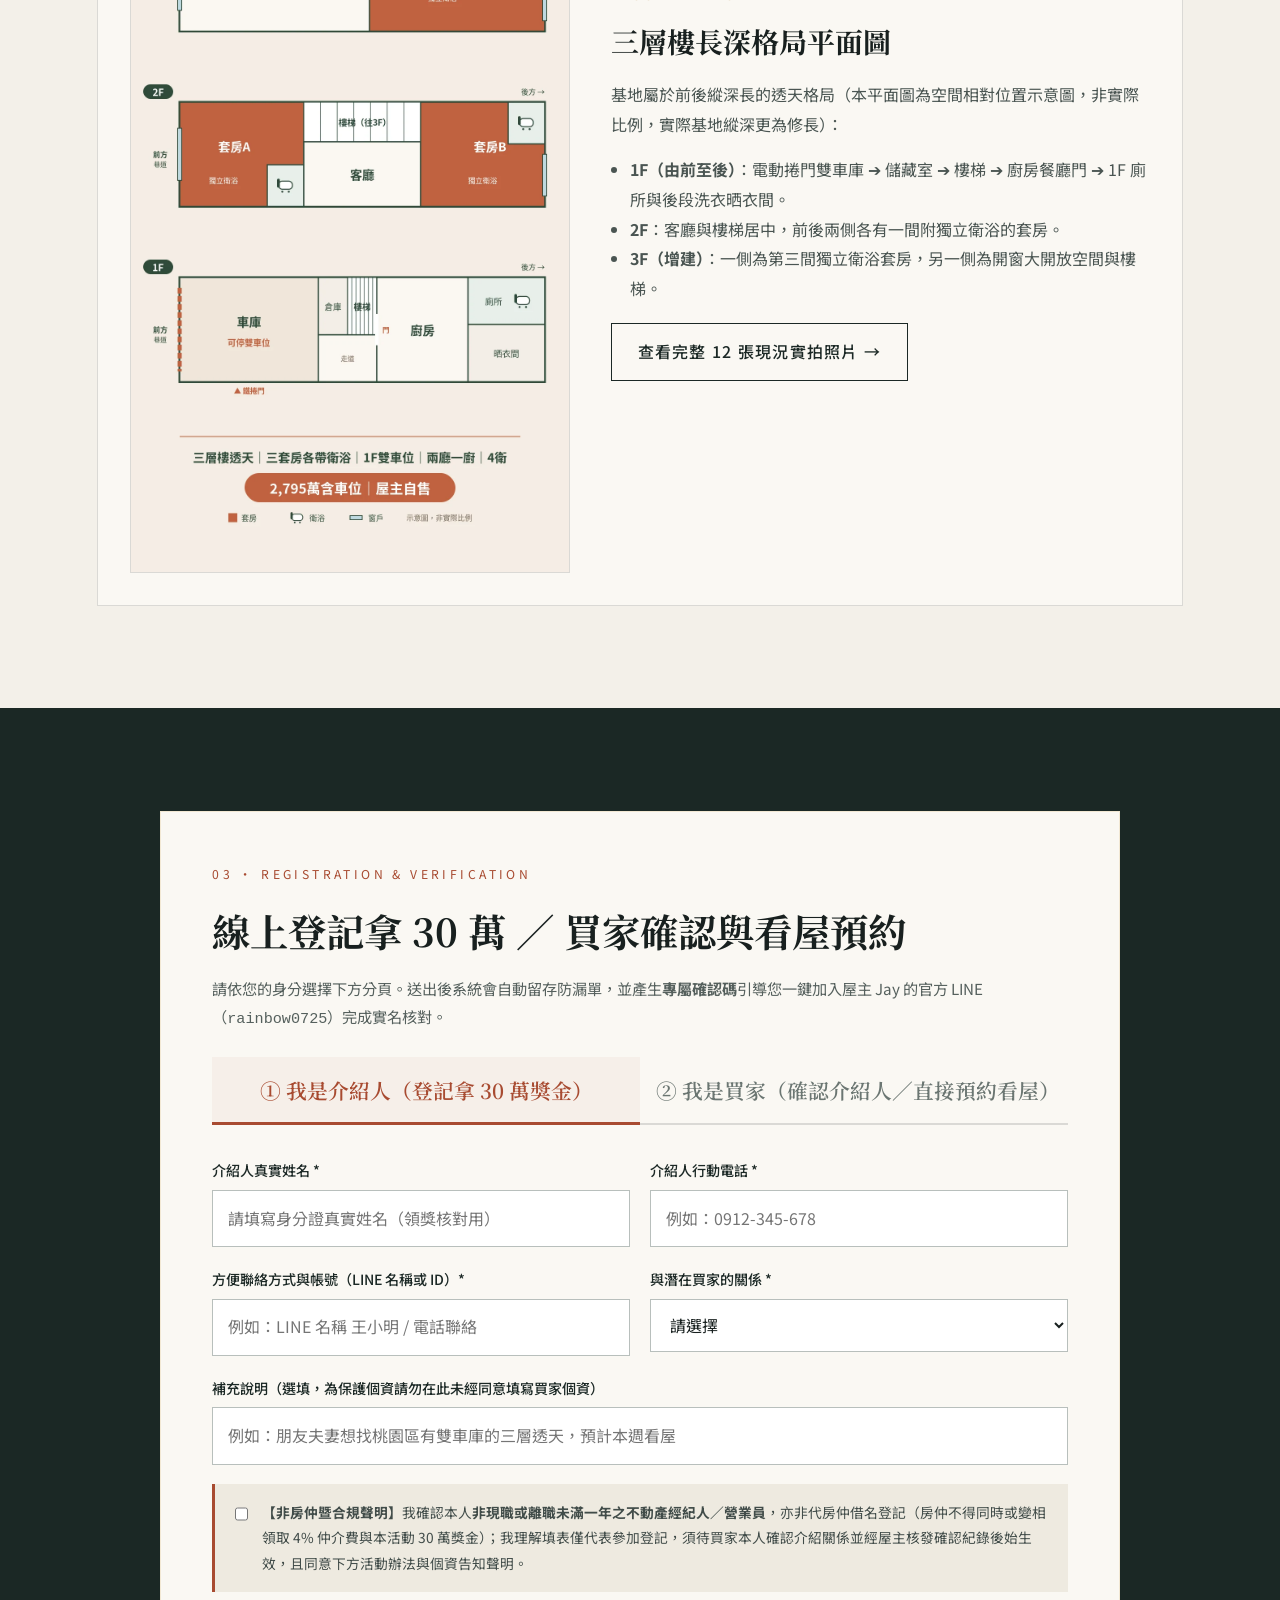
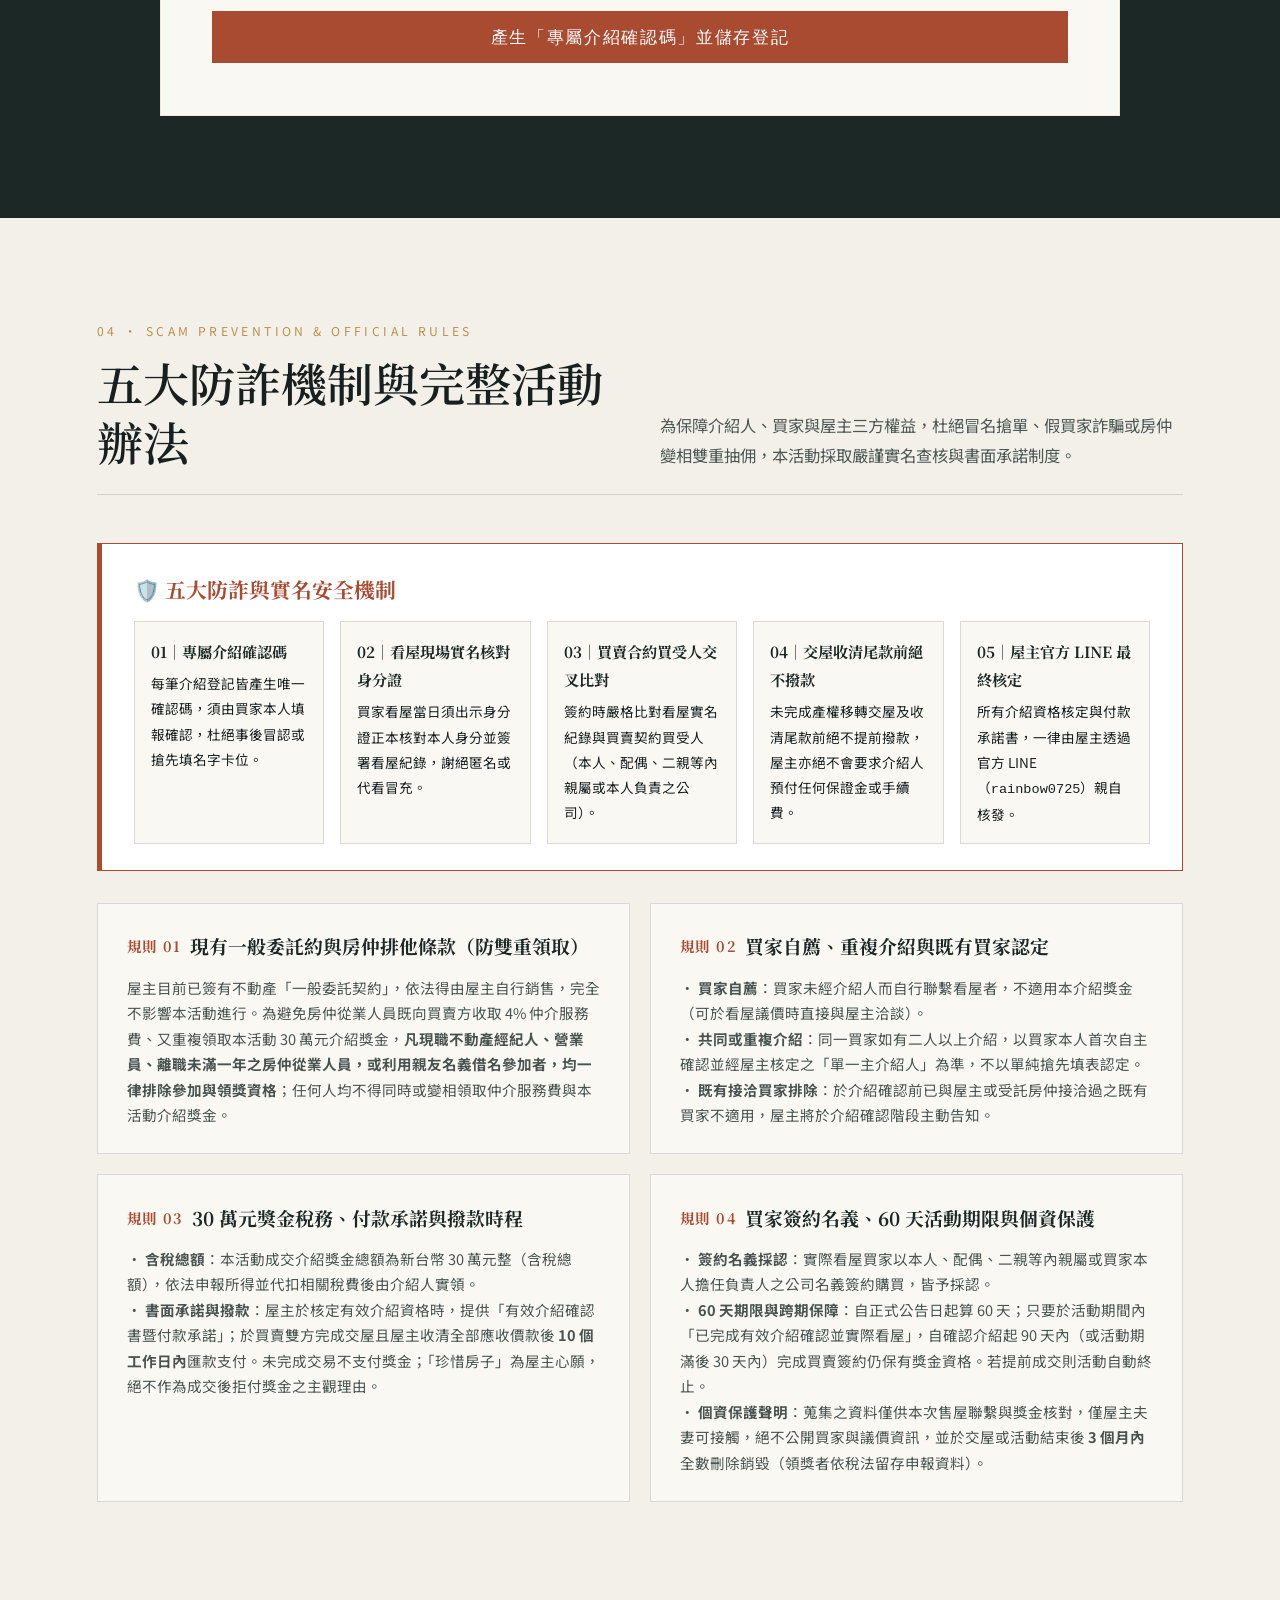
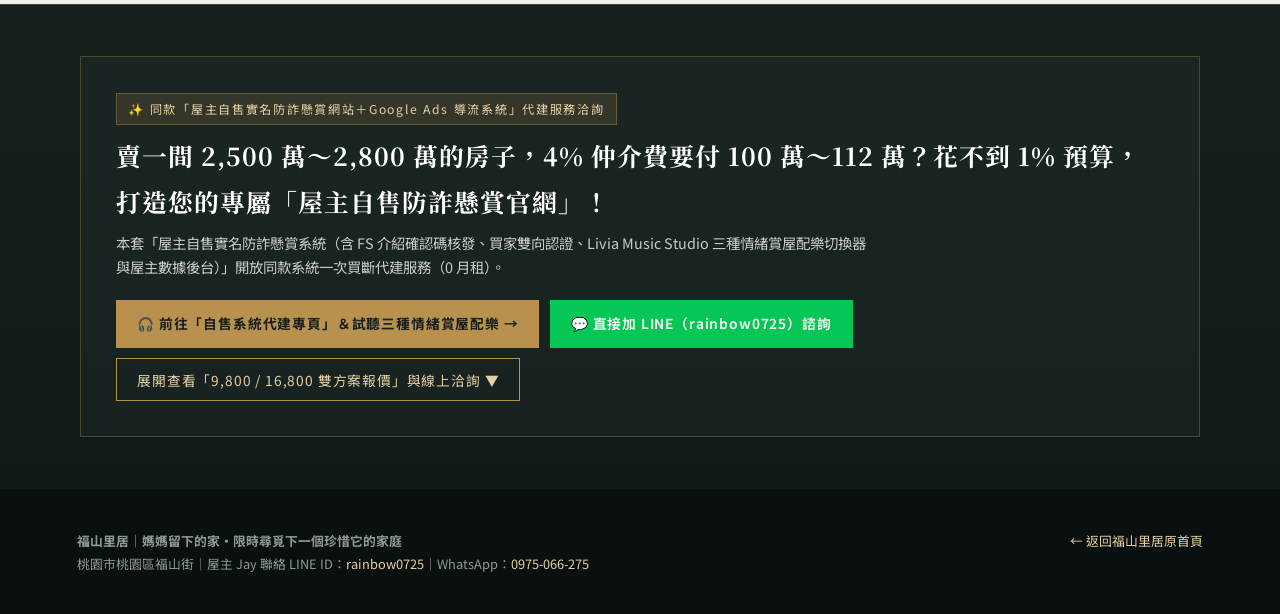
==== commit f40b1b38: "feat(video): deploy dual 20s AI virtual anchor shorts & covers with tab switcher (C-20261025-FUSHAN-" ====
--- a/bonus/index.html
+++ b/bonus/index.html
@@ -1060,23 +1060,40 @@
     </div>
 
     
-    <!-- D1: 20s 9:16 Vertical Short Film & Value Calculator Showcase (C-20261025-FUSHAN-SHORT-WEB-GADS) -->
-    <section class="fushan-short-showcase" id="short-video-showcase" data-site-context="bonus" data-asset-prefix="" aria-label="20秒直式影音快覽與三大算盤專區">
+        <!-- D1: Dual 20s 9:16 AI Virtual Anchor Short Films & Value Calculator Showcase (C-20261025-FUSHAN-AVATAR-WEB-YT-DEPLOY) -->
+    <section class="fushan-short-showcase" id="short-video-showcase" data-site-context="bonus" data-asset-prefix="" aria-label="20秒AI虛擬女主播雙片快覽與三大算盤專區">
+      <div class="fs-video-tabs-wrap">
+        <div class="fs-video-tabs-label">
+          <span>✨ 雙片一鍵切換播放｜AI 虛擬女主播全動態空間導覽（1080×1920 · -14.3 LUFS）</span>
+          <span id="fsActiveVideoBadge">影片 01 · 0 管理費＋30 萬懸賞篇（虛擬主播導覽）</span>
+        </div>
+        <div class="fs-video-tabs" role="tablist" aria-label="選擇20秒虛擬主播導覽短片">
+          <button type="button" class="fs-video-tab-btn active" id="fsVideoTabBounty" role="tab" aria-selected="true" data-fs-video-tab="bounty" onclick="fsSelectShortVideo('bounty', true)">
+            <span>🎬 影片 1｜0 管理費＋30 萬懸賞篇（虛擬主播導覽 20s）</span>
+            <span class="fs-tab-pill">▶ 當前展演中</span>
+          </button>
+          <button type="button" class="fs-video-tab-btn" id="fsVideoTabSuites" role="tab" aria-selected="false" data-fs-video-tab="suites" onclick="fsSelectShortVideo('suites', true)">
+            <span>🏡 影片 2｜三間獨立大套房開箱篇（虛擬主播導覽 20s）</span>
+            <span class="fs-tab-pill">點擊切換播放</span>
+          </button>
+        </div>
+      </div>
+
       <div class="fs-short-container">
         <!-- Left / Top: 9:16 Theater Phone Frame Player -->
         <div class="fs-player-col">
           <div class="fs-phone-bezel">
             <div class="fs-phone-topbar">
-              <span class="fs-live-dot">9:16 VERTICAL SHORT</span>
-              <span>1080×1920 · 20.0s · -13.98 LUFS</span>
+              <span class="fs-live-dot">9:16 AI VIRTUAL ANCHOR</span>
+              <span id="fsTopbarMeta">1080×1920 · 20.0s · -14.3 LUFS</span>
             </div>
             <div class="fs-video-stage">
               <button type="button" class="fs-top-mute-pill" id="fsTopMuteBtn" onclick="fsToggleMutePreview()" aria-label="切換靜音或有聲播放">
                 🔇 靜音預覽中
               </button>
-              <video id="fushanShortVideo" playsinline webkit-playsinline muted loop preload="metadata" poster="videos/fushan_short_poster.jpg">
+              <video id="fushanShortVideo" playsinline webkit-playsinline muted loop preload="none" poster="videos/cover_01_zero_mgmt_fee_1080x1920.jpg">
+                <source src="videos/fushan_avatar_300k_bounty_20s.mp4" type="video/mp4">
                 <source src="videos/fushan_20yr_zero_fee_bounty_20s_web.mp4" type="video/mp4">
-                <source src="videos/fushan_20yr_zero_fee_bounty_20s.mp4" type="video/mp4">
                 您的瀏覽器不支援 HTML5 影片播放。
               </video>
               <button type="button" class="fs-sound-overlay-btn" id="fsSoundOverlayBtn" onclick="fsPlayWithSoundFromStart()">
@@ -1092,26 +1109,46 @@
               🔇 靜音預覽切換
             </button>
           </div>
-          <div class="fs-chapter-pills" role="group" aria-label="20秒短片段落快選">
-            <button type="button" class="fs-chapter-btn" onclick="fsSeekChapter(0, true)">00s｜20年省180萬管理費</button>
+          <div class="fs-chapter-pills" id="fsChapterPills" role="group" aria-label="20秒短片段落快選">
+            <button type="button" class="fs-chapter-btn" onclick="fsSeekChapter(0, true)">00s｜0元管理費20年省180萬</button>
             <button type="button" class="fs-chapter-btn" onclick="fsSeekChapter(5, true)">05s｜39.1坪實地＋雙車庫</button>
-            <button type="button" class="fs-chapter-btn" onclick="fsSeekChapter(11, true)">11s｜買方直購立省55萬</button>
-            <button type="button" class="fs-chapter-btn" onclick="fsSeekChapter(15, true)">15s｜介紹成交領30萬</button>
-          </div>
-        </div>
-
-        <!-- Right / Bottom: Three Calculation Cards & Mandatory Disclosures -->
+            <button type="button" class="fs-chapter-btn" onclick="fsSeekChapter(10, true)">10s｜屋主自售買方省55萬</button>
+            <button type="button" class="fs-chapter-btn" onclick="fsSeekChapter(15, true)">15s｜介紹成交領30萬獎金</button>
+          </div>
+        </div>
+
+        <!-- Right / Bottom: Dual Poster Switcher, Three Calculation Cards & Mandatory Disclosures -->
         <div class="fs-content-col">
           <div class="fs-eyebrow-row">
-            <span class="fs-eyebrow-badge">20-SECOND VERTICAL FILM &amp; VALUE CALCULATOR</span>
+            <span class="fs-eyebrow-badge">AI VIRTUAL ANCHOR · DUAL 20S SHORTS</span>
             <span class="fs-spec-pill">桃園區福山街靜巷透天｜屋主誠意自售</span>
           </div>
-          <h2 class="fs-showcase-title">
+          <h2 class="fs-showcase-title" id="fsShowcaseTitle">
             20 秒直式影音快覽：<span>20 年省 180 萬管理費＋買方省 55 萬／介紹領 30 萬</span>
           </h2>
-          <p class="fs-showcase-sub">
-            買大樓付一輩子管理費與公設虛坪，還是買桃園市區擁有<strong>約 39.1 坪完整土地＋1F 室內雙車庫＋3 間獨立衛浴套房</strong>的三層樓透天？用 20 秒幫您算清楚這筆最實在的家庭資產帳。
+          <p class="fs-showcase-sub" id="fsShowcaseSub">
+            買大樓付一輩子管理費與公設虛坪，還是買桃園市區擁有<strong>約 39.1 坪完整土地＋1F 室內雙車庫＋3 間獨立衛浴套房</strong>的三層樓透天？由虛擬女主播帶您 20 秒算清楚家庭資產帳。
           </p>
+
+          <!-- Dual Poster Cover Cards -->
+          <div class="fs-dual-cover-grid" aria-label="雙片海報封面快選">
+            <button type="button" class="fs-cover-card active" data-fs-cover-card="bounty" onclick="fsSelectShortVideo('bounty', true)">
+              <img class="fs-cover-thumb" src="videos/cover_01_zero_mgmt_fee_1080x1920.jpg" alt="影片1封面：買大樓20年管理費要燒180萬？我家0元">
+              <div class="fs-cover-meta">
+                <small>SHORT 01 · AI 虛擬女主播導覽</small>
+                <strong>0 管理費省 180 萬＋30 萬懸賞篇</strong>
+                <span data-fs-cover-status>▶ 播放器當前載入此片</span>
+              </div>
+            </button>
+            <button type="button" class="fs-cover-card" data-fs-cover-card="suites" onclick="fsSelectShortVideo('suites', true)">
+              <img class="fs-cover-thumb" src="videos/cover_04_three_suites_living_1080x1920.jpg" alt="影片2封面：全棟3間獨立大套房・兩代同住各自擁衛浴">
+              <div class="fs-cover-meta">
+                <small>SHORT 02 · AI 虛擬女主播開箱</small>
+                <strong>全棟 3 間獨立大套房空間開箱篇</strong>
+                <span data-fs-cover-status>🎬 點擊切換播放此片</span>
+              </div>
+            </button>
+          </div>
 
           <div class="fs-compliance-banner" role="note" aria-label="AI情境示意與誠實揭露聲明">
             <strong>※ 影片部分畫面為 AI 情境示意，非現況｜實際屋況以屋主實拍與地政謄本為準</strong><br>
@@ -1131,9 +1168,9 @@
             <article class="fs-calc-card">
               <div class="fs-calc-num">②</div>
               <div>
-                <div class="fs-calc-tag">購屋算盤 02 · DIRECT OWNER SALE</div>
-                <h3>屋主直售免仲介費：買方立省約 55 萬</h3>
-                <p>開價 2,795 萬元（含一樓電動捲門雙車位車庫），由屋主夫妻誠意自售。買方直接向屋主購屋無須支付傳統房仲 2% 買方服務費（立省約 55.9 萬元）。</p>
+                <div class="fs-calc-tag">空間與購屋算盤 02 · 3 EN-SUITE BEDROOMS &amp; 0 AGENCY FEE</div>
+                <h3>全棟 3 間獨立衛浴大套房＋買方直購立省約 55 萬</h3>
+                <p>2F 前後雙主臥套房＋3F 獨立套房皆配專屬衛浴，兩代同住不搶衛浴；開價 2,795 萬元（含一樓雙車庫），買方直購免付傳統房仲 2% 服務費（立省約 55.9 萬元）。</p>
               </div>
             </article>
 
--- a/bonus/assets/short-video-showcase.css
+++ b/bonus/assets/short-video-showcase.css
@@ -1,4 +1,4 @@
-/* Fushan Residence 20s 9:16 Vertical Short Showcase Module (D1) */
+/* Fushan Residence Dual 20s 9:16 AI Virtual Anchor Short Showcase Module (D1) */
 .fushan-short-showcase {
   --fs-ink: #18201f;
   --fs-deep: #1b2825;
@@ -12,7 +12,7 @@
 
   background: linear-gradient(155deg, var(--fs-deep) 0%, var(--fs-darker) 100%);
   color: var(--fs-paper);
-  padding: clamp(2.2rem, 3.5vw, 3.2rem) clamp(1.25rem, 5vw, 5.5rem);
+  padding: clamp(2rem, 3.2vw, 3rem) clamp(1.25rem, 5vw, 5.5rem);
   border-top: 1px solid rgba(185, 145, 79, 0.38);
   border-bottom: 1px solid rgba(185, 145, 79, 0.38);
   position: relative;
@@ -29,6 +29,81 @@
   pointer-events: none;
 }
 
+/* Top Dual-Video Switcher Tabs Bar */
+.fs-video-tabs-wrap {
+  max-width: 1180px;
+  margin: 0 auto 1.35rem;
+  position: relative;
+  z-index: 3;
+}
+
+.fs-video-tabs-label {
+  display: flex;
+  align-items: center;
+  justify-content: space-between;
+  flex-wrap: wrap;
+  gap: 0.5rem;
+  margin-bottom: 0.55rem;
+  font-size: 0.78rem;
+  color: var(--fs-gold-light);
+  letter-spacing: 0.06em;
+}
+
+.fs-video-tabs {
+  display: grid;
+  grid-template-columns: repeat(2, minmax(0, 1fr));
+  gap: 0.65rem;
+}
+
+.fs-video-tab-btn {
+  appearance: none;
+  background: rgba(17, 26, 24, 0.85);
+  color: rgba(243, 240, 233, 0.88);
+  border: 1px solid rgba(185, 145, 79, 0.42);
+  border-radius: 8px;
+  padding: 0.7rem 0.95rem;
+  font-family: var(--fs-sans);
+  font-size: 0.88rem;
+  font-weight: 600;
+  letter-spacing: 0.02em;
+  cursor: pointer;
+  display: flex;
+  align-items: center;
+  justify-content: space-between;
+  gap: 0.6rem;
+  text-align: left;
+  transition: all 0.2s ease;
+  box-shadow: 0 6px 18px rgba(0, 0, 0, 0.25);
+}
+
+.fs-video-tab-btn:hover {
+  border-color: var(--fs-gold-light);
+  background: rgba(185, 145, 79, 0.18);
+  color: #fff;
+}
+
+.fs-video-tab-btn.active {
+  background: linear-gradient(135deg, rgba(185, 145, 79, 0.96), rgba(168, 75, 49, 0.94));
+  color: #fff;
+  border-color: var(--fs-gold-light);
+  box-shadow: 0 10px 26px rgba(168, 75, 49, 0.38);
+}
+
+.fs-tab-pill {
+  font-size: 0.7rem;
+  padding: 0.18rem 0.52rem;
+  border-radius: 999px;
+  background: rgba(0, 0, 0, 0.35);
+  color: var(--fs-gold-light);
+  white-space: nowrap;
+  flex-shrink: 0;
+}
+
+.fs-video-tab-btn.active .fs-tab-pill {
+  background: rgba(17, 26, 24, 0.85);
+  color: #fff;
+}
+
 .fs-short-container {
   max-width: 1180px;
   margin: 0 auto;
@@ -37,7 +112,7 @@
   display: grid;
   grid-template-columns: 320px minmax(0, 1fr);
   gap: clamp(1.75rem, 3.5vw, 3.25rem);
-  align-items: center;
+  align-items: start;
 }
 
 /* Left Column: 9:16 Vertical Theater Player */
@@ -51,7 +126,7 @@
   width: 100%;
   max-width: 308px;
   background: #0b1110;
-  border: 2px solid rgba(185, 145, 79, 0.65);
+  border: 2px solid rgba(185, 145, 79, 0.72);
   border-radius: 20px;
   padding: 8px;
   box-shadow: 0 20px 52px rgba(0, 0, 0, 0.52), 0 0 0 1px rgba(255, 255, 255, 0.06);
@@ -117,11 +192,11 @@
   color: #fff;
   border: 1px solid rgba(230, 207, 163, 0.85);
   border-radius: 999px;
-  padding: 0.54rem 0.85rem;
+  padding: 0.52rem 0.8rem;
   font-family: var(--fs-sans);
-  font-size: 0.8rem;
+  font-size: 0.78rem;
   font-weight: 600;
-  letter-spacing: 0.03em;
+  letter-spacing: 0.02em;
   cursor: pointer;
   display: flex;
   align-items: center;
@@ -169,7 +244,7 @@
 .fs-control-bar {
   width: 100%;
   max-width: 308px;
-  margin-top: 0.6rem;
+  margin-top: 0.55rem;
   display: grid;
   grid-template-columns: 1fr 1fr;
   gap: 0.45rem;
@@ -180,9 +255,9 @@
   color: var(--fs-paper);
   border: 1px solid rgba(185, 145, 79, 0.45);
   border-radius: 4px;
-  padding: 0.45rem 0.5rem;
+  padding: 0.42rem 0.45rem;
   font-family: var(--fs-sans);
-  font-size: 0.74rem;
+  font-size: 0.73rem;
   font-weight: 500;
   cursor: pointer;
   transition: 0.2s;
@@ -209,12 +284,12 @@
 
 .fs-chapter-btn {
   background: rgba(17, 26, 24, 0.78);
-  color: rgba(243, 240, 233, 0.86);
-  border: 1px solid rgba(255, 255, 255, 0.15);
+  color: rgba(243, 240, 233, 0.88);
+  border: 1px solid rgba(255, 255, 255, 0.16);
   border-radius: 3px;
-  padding: 0.32rem 0.48rem;
+  padding: 0.32rem 0.45rem;
   font-family: var(--fs-sans);
-  font-size: 0.71rem;
+  font-size: 0.7rem;
   text-align: left;
   cursor: pointer;
   transition: 0.2s;
@@ -228,40 +303,40 @@
   color: var(--fs-gold-light);
 }
 
-/* Right Column: Editorial Copy + 3 Calculation Cards + CTA */
+/* Right Column: Editorial Copy + Dual Poster Preview Strip + 3 Calculation Cards + CTA */
 .fs-content-col {
   display: flex;
   flex-direction: column;
-  gap: 0.95rem;
+  gap: 0.85rem;
 }
 
 .fs-eyebrow-row {
   display: flex;
   flex-wrap: wrap;
   align-items: center;
-  gap: 0.65rem;
+  gap: 0.6rem;
 }
 
 .fs-eyebrow-badge {
   display: inline-block;
-  background: rgba(185, 145, 79, 0.18);
+  background: rgba(185, 145, 79, 0.2);
   border: 1px solid var(--fs-gold);
   color: var(--fs-gold-light);
   font-size: 0.72rem;
-  letter-spacing: 0.12em;
+  letter-spacing: 0.1em;
   padding: 0.2rem 0.68rem;
   text-transform: uppercase;
 }
 
 .fs-spec-pill {
   font-size: 0.75rem;
-  color: rgba(243, 240, 233, 0.74);
-  letter-spacing: 0.05em;
+  color: rgba(243, 240, 233, 0.78);
+  letter-spacing: 0.04em;
 }
 
 .fs-showcase-title {
   font-family: var(--fs-serif);
-  font-size: clamp(1.45rem, 2.35vw, 2.1rem);
+  font-size: clamp(1.4rem, 2.25vw, 2rem);
   line-height: 1.3;
   color: #fff;
   margin: 0;
@@ -274,9 +349,75 @@
 
 .fs-showcase-sub {
   margin: 0;
-  font-size: 0.92rem;
+  font-size: 0.9rem;
   color: rgba(243, 240, 233, 0.86);
-  line-height: 1.65;
+  line-height: 1.62;
+}
+
+/* Dual Cover Poster Cards (Side-by-Side AI Virtual Anchor & 3-Suites Covers) */
+.fs-dual-cover-grid {
+  display: grid;
+  grid-template-columns: repeat(2, minmax(0, 1fr));
+  gap: 0.75rem;
+}
+
+.fs-cover-card {
+  display: grid;
+  grid-template-columns: 64px 1fr;
+  gap: 0.75rem;
+  align-items: center;
+  background: rgba(17, 26, 24, 0.84);
+  border: 1px solid rgba(185, 145, 79, 0.36);
+  border-radius: 6px;
+  padding: 0.5rem 0.65rem;
+  cursor: pointer;
+  transition: all 0.2s ease;
+  text-align: left;
+  color: var(--fs-paper);
+}
+
+.fs-cover-card:hover {
+  border-color: var(--fs-gold-light);
+  background: rgba(185, 145, 79, 0.16);
+}
+
+.fs-cover-card.active {
+  border-color: var(--fs-gold-light);
+  background: rgba(185, 145, 79, 0.22);
+  box-shadow: inset 0 0 0 1px rgba(230, 207, 163, 0.45);
+}
+
+.fs-cover-thumb {
+  width: 64px;
+  aspect-ratio: 9 / 16;
+  object-fit: cover;
+  border-radius: 4px;
+  border: 1px solid rgba(230, 207, 163, 0.5);
+  display: block;
+  background: #080d0c;
+}
+
+.fs-cover-meta small {
+  display: block;
+  font-size: 0.68rem;
+  color: var(--fs-gold-light);
+  letter-spacing: 0.06em;
+  margin-bottom: 0.15rem;
+}
+
+.fs-cover-meta strong {
+  display: block;
+  font-family: var(--fs-serif);
+  font-size: 0.9rem;
+  color: #fff;
+  line-height: 1.3;
+  margin-bottom: 0.2rem;
+}
+
+.fs-cover-meta span {
+  display: inline-block;
+  font-size: 0.72rem;
+  color: rgba(243, 240, 233, 0.8);
 }
 
 /* Mandatory Compliance & Privacy Notice Box */
@@ -286,10 +427,10 @@
   border-top: 1px solid rgba(185, 145, 79, 0.3);
   border-right: 1px solid rgba(185, 145, 79, 0.3);
   border-bottom: 1px solid rgba(185, 145, 79, 0.3);
-  padding: 0.58rem 0.9rem;
-  font-size: 0.8rem;
-  color: var(--fs-gold-light);
-  line-height: 1.55;
+  padding: 0.55rem 0.88rem;
+  font-size: 0.79rem;
+  color: var(--fs-gold-light);
+  line-height: 1.52;
 }
 
 .fs-compliance-banner strong {
@@ -300,7 +441,7 @@
 .fs-calc-cards {
   display: grid;
   grid-template-columns: 1fr;
-  gap: 0.68rem;
+  gap: 0.62rem;
 }
 
 .fs-calc-card {
@@ -308,10 +449,10 @@
   color: var(--fs-ink);
   border: 1px solid rgba(185, 145, 79, 0.45);
   border-left: 4px solid var(--fs-gold);
-  padding: 0.85rem 1.1rem;
+  padding: 0.78rem 1.05rem;
   display: grid;
   grid-template-columns: auto 1fr;
-  gap: 0.85rem;
+  gap: 0.8rem;
   align-items: start;
   box-shadow: 0 8px 22px rgba(0, 0, 0, 0.2);
 }
@@ -323,11 +464,11 @@
 
 .fs-calc-num {
   font-family: var(--fs-serif);
-  font-size: 1.5rem;
+  font-size: 1.45rem;
   font-weight: 700;
   color: var(--fs-gold);
   line-height: 1.1;
-  padding-top: 0.08rem;
+  padding-top: 0.06rem;
 }
 
 .fs-calc-card.card-bounty .fs-calc-num {
@@ -335,26 +476,26 @@
 }
 
 .fs-calc-tag {
-  font-size: 0.69rem;
+  font-size: 0.68rem;
   letter-spacing: 0.11em;
   color: #697470;
   text-transform: uppercase;
-  margin-bottom: 0.1rem;
+  margin-bottom: 0.08rem;
 }
 
 .fs-calc-card h3 {
   font-family: var(--fs-serif);
-  font-size: 1.08rem;
+  font-size: 1.04rem;
   color: var(--fs-ink);
-  margin: 0 0 0.22rem;
+  margin: 0 0 0.2rem;
   line-height: 1.32;
 }
 
 .fs-calc-card p {
   margin: 0;
-  font-size: 0.84rem;
+  font-size: 0.82rem;
   color: #424d4a;
-  line-height: 1.58;
+  line-height: 1.55;
 }
 
 /* CTA Row */
@@ -362,7 +503,7 @@
   display: flex;
   flex-wrap: wrap;
   gap: 0.75rem;
-  margin-top: 0.2rem;
+  margin-top: 0.15rem;
   align-items: center;
 }
 
@@ -373,8 +514,8 @@
   background: var(--fs-terracotta);
   color: #fff;
   text-decoration: none;
-  padding: 0.72rem 1.35rem;
-  font-size: 0.9rem;
+  padding: 0.7rem 1.3rem;
+  font-size: 0.88rem;
   font-weight: 600;
   letter-spacing: 0.05em;
   border: 1px solid var(--fs-terracotta);
@@ -394,8 +535,8 @@
   background: rgba(185, 145, 79, 0.16);
   color: var(--fs-gold-light);
   text-decoration: none;
-  padding: 0.72rem 1.25rem;
-  font-size: 0.88rem;
+  padding: 0.7rem 1.2rem;
+  font-size: 0.86rem;
   font-weight: 500;
   letter-spacing: 0.05em;
   border: 1px solid var(--fs-gold);
@@ -408,29 +549,39 @@
 }
 
 @media (max-width: 920px) {
+  .fs-video-tabs {
+    grid-template-columns: 1fr;
+  }
   .fs-short-container {
     grid-template-columns: 1fr;
-    gap: 1.75rem;
+    gap: 1.5rem;
   }
   .fs-phone-bezel,
   .fs-control-bar,
   .fs-chapter-pills {
     max-width: 320px;
   }
+  .fs-dual-cover-grid {
+    grid-template-columns: 1fr;
+  }
 }
 
 @media (max-width: 520px) {
   .fushan-short-showcase {
-    padding: 2.4rem 1rem;
+    padding: 2rem 1rem;
+  }
+  .fs-video-tab-btn {
+    font-size: 0.8rem;
+    padding: 0.62rem 0.75rem;
   }
   .fs-phone-bezel,
   .fs-control-bar,
   .fs-chapter-pills {
-    max-width: 292px;
+    max-width: 296px;
   }
   .fs-calc-card {
-    padding: 0.85rem 0.95rem;
-    gap: 0.7rem;
+    padding: 0.8rem 0.9rem;
+    gap: 0.65rem;
   }
   .fs-cta-group a {
     width: 100%;
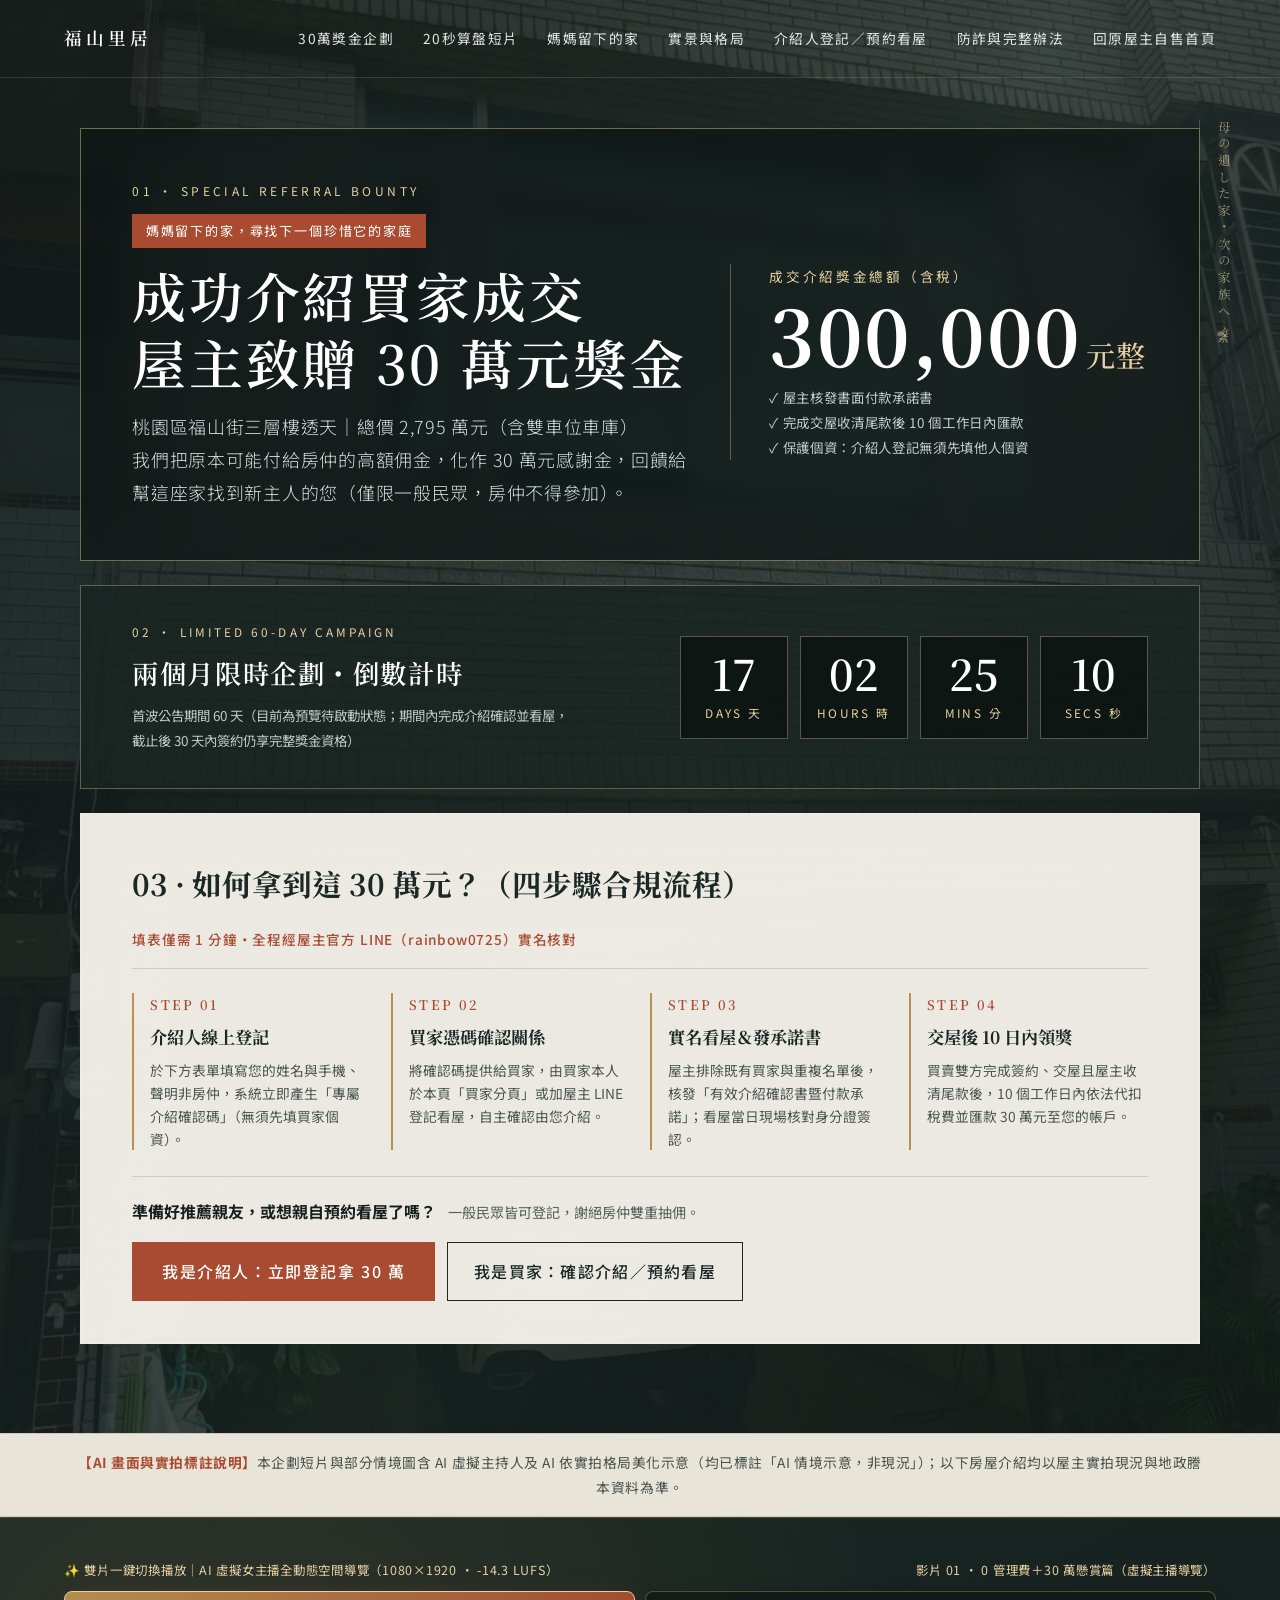
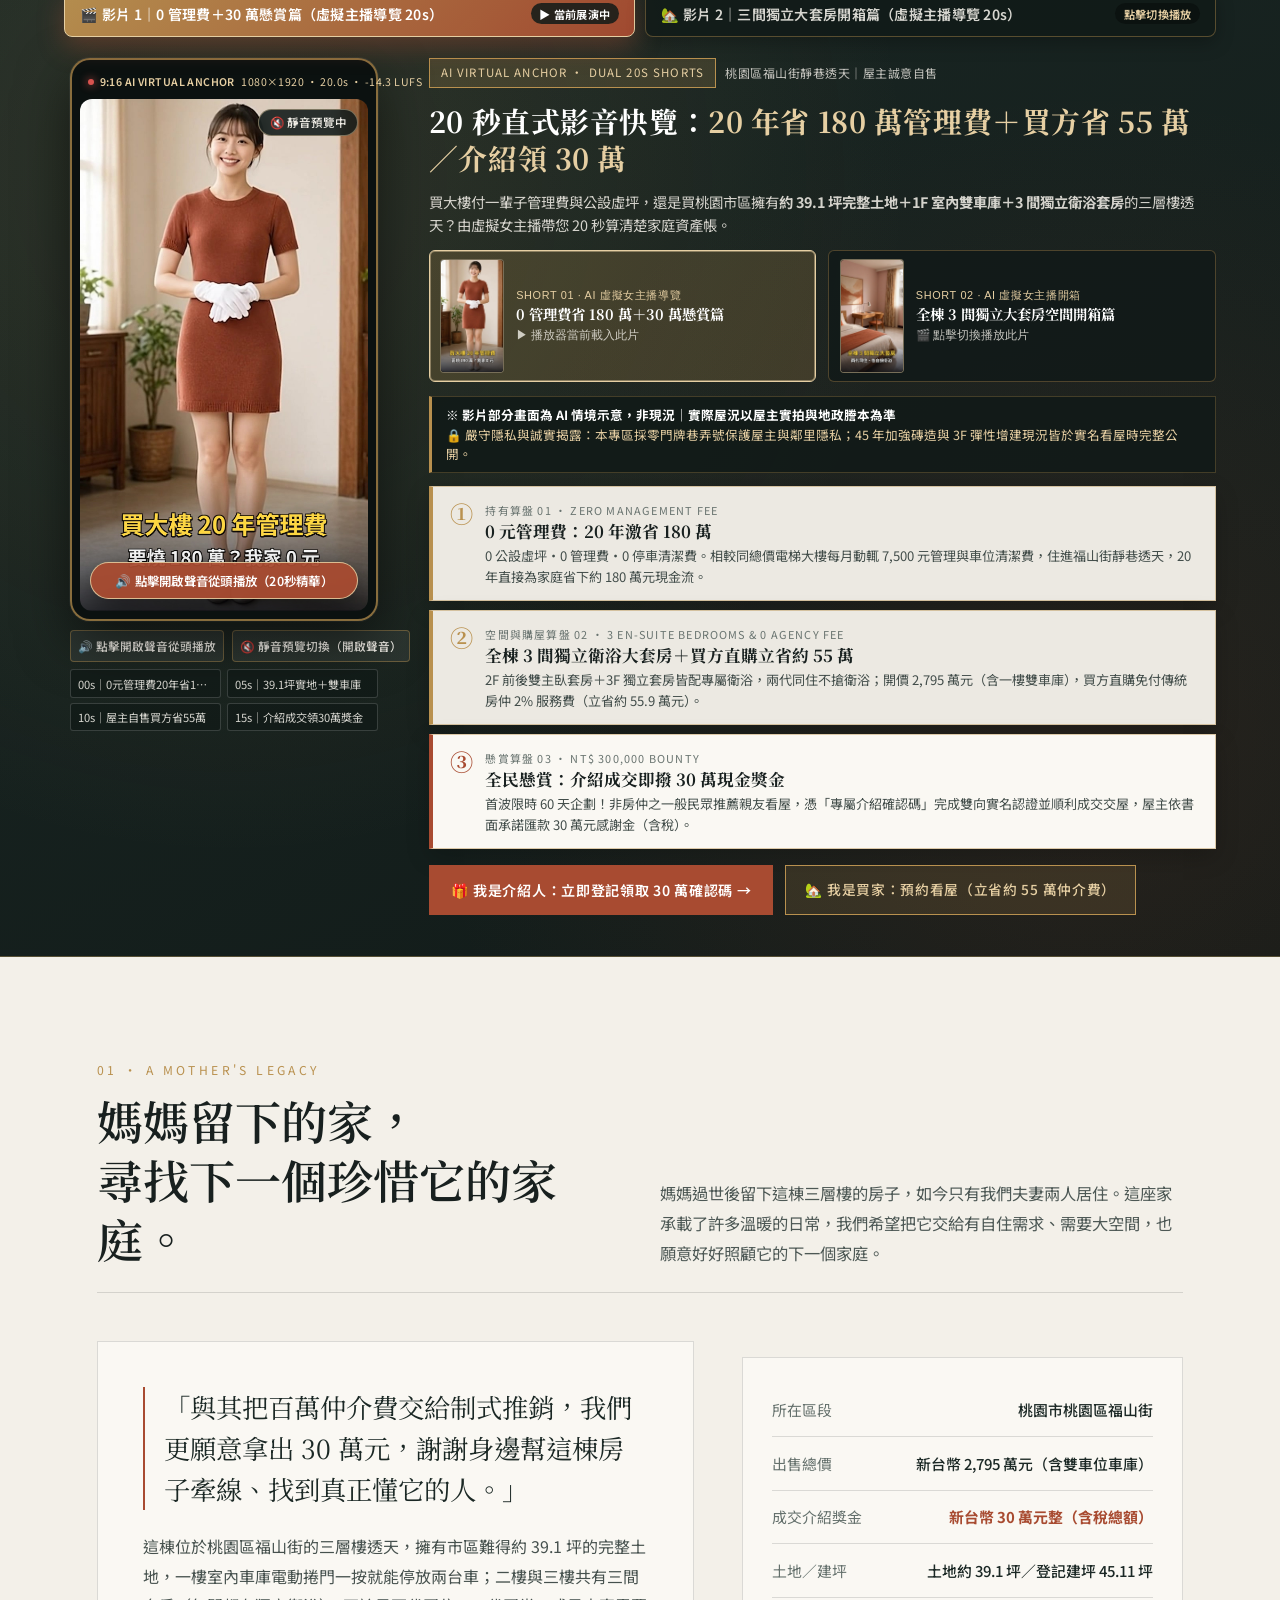
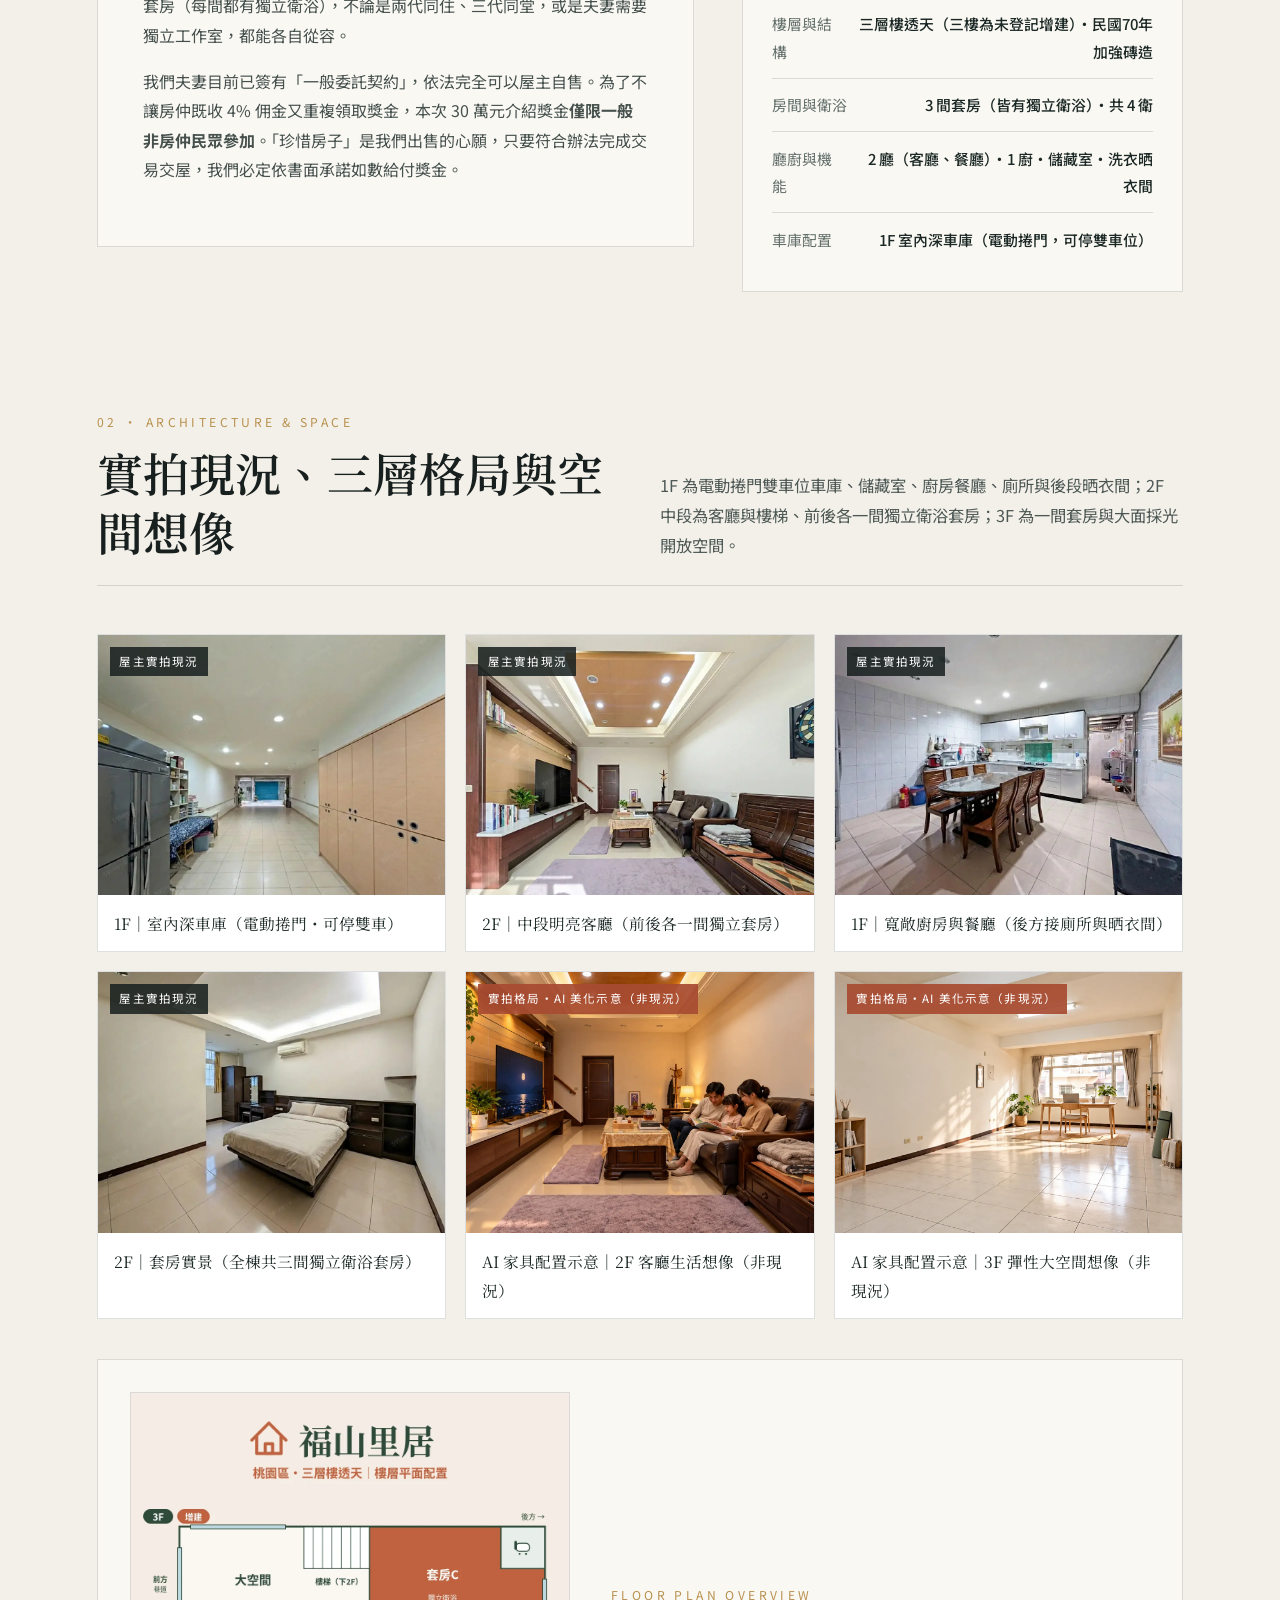
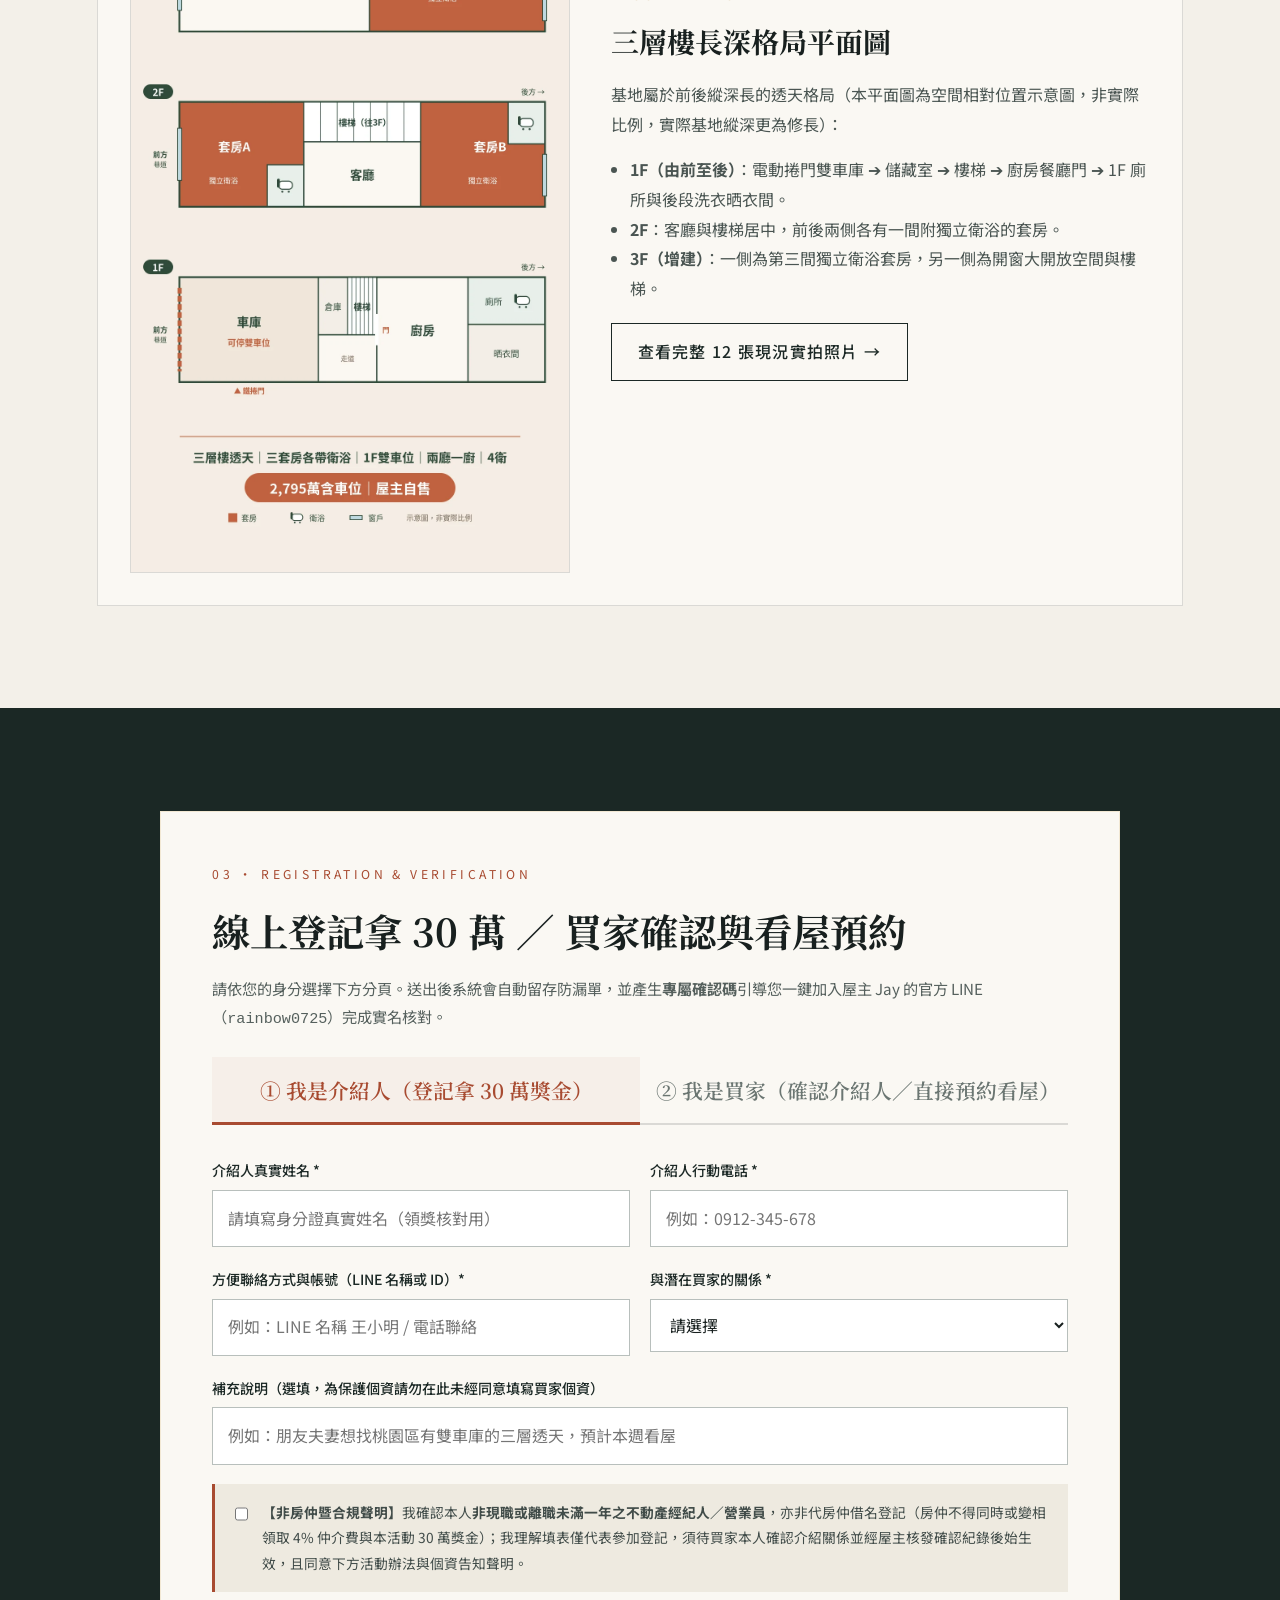
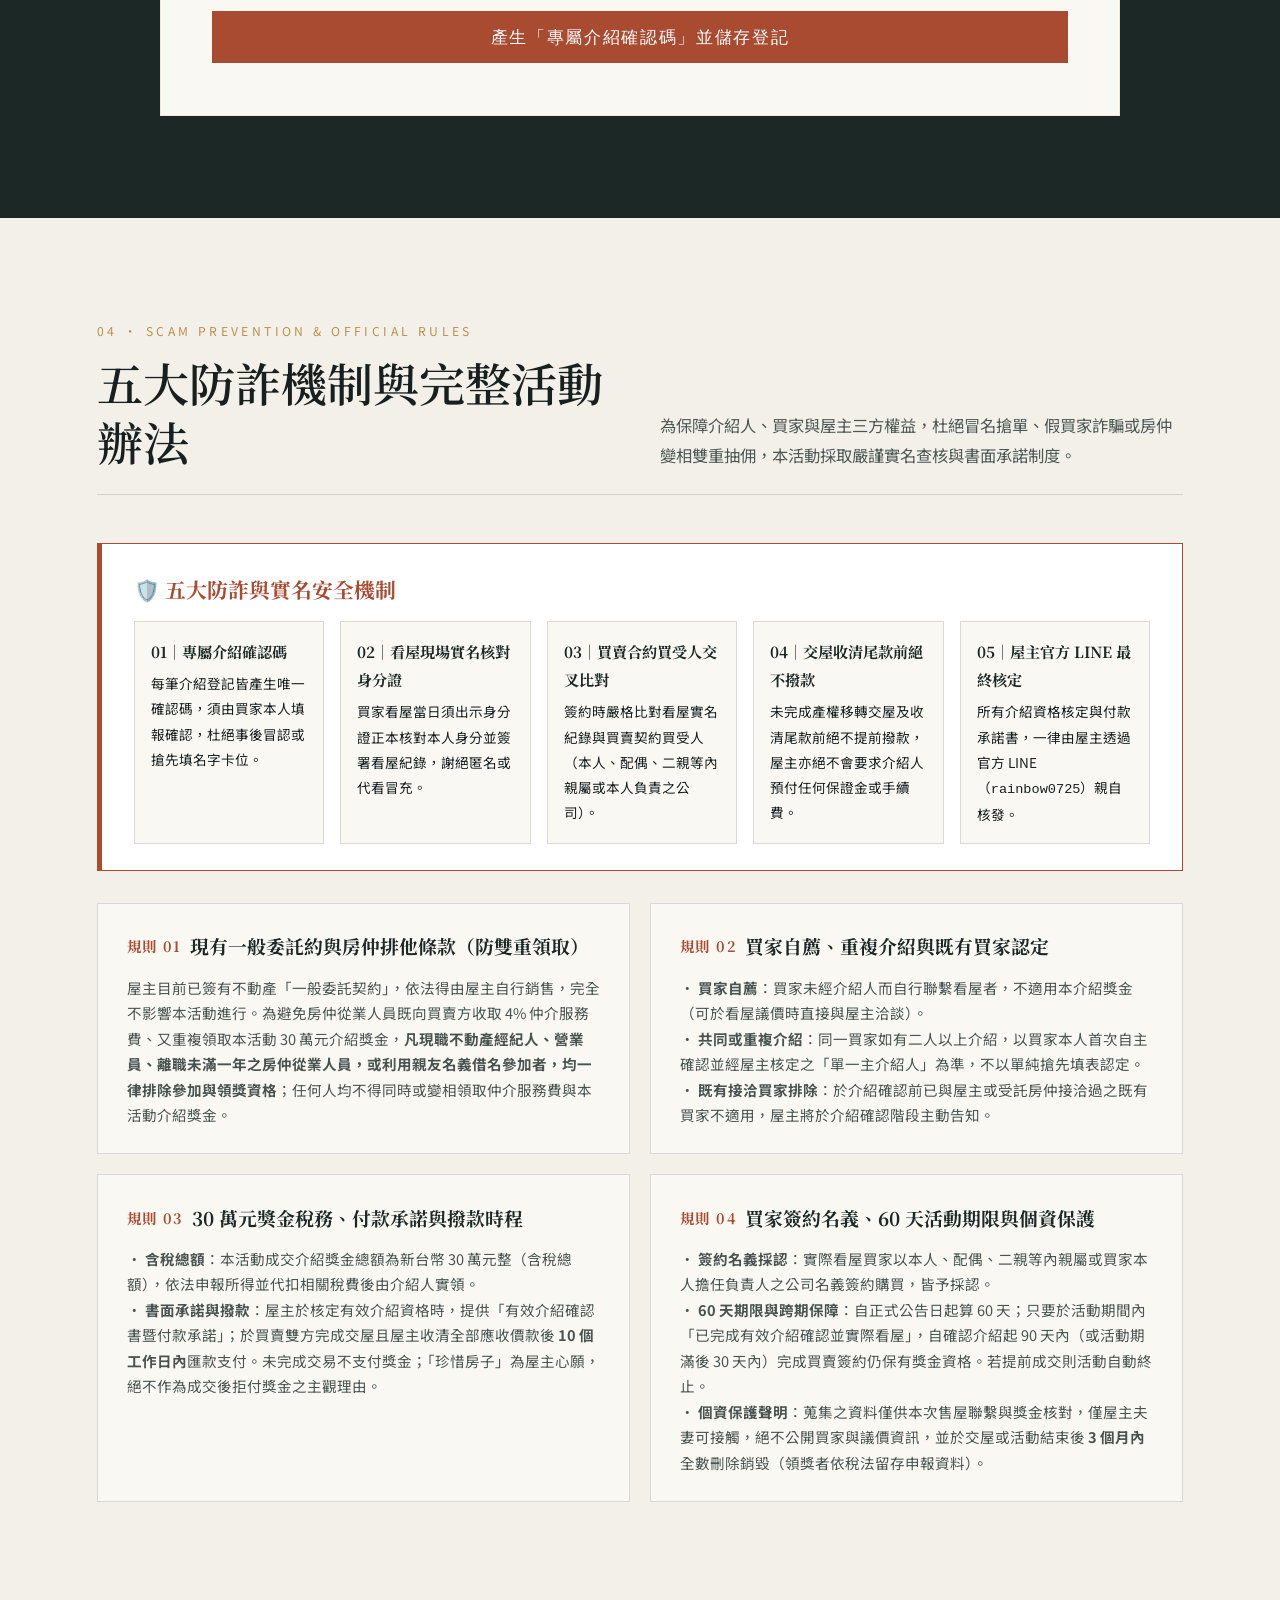
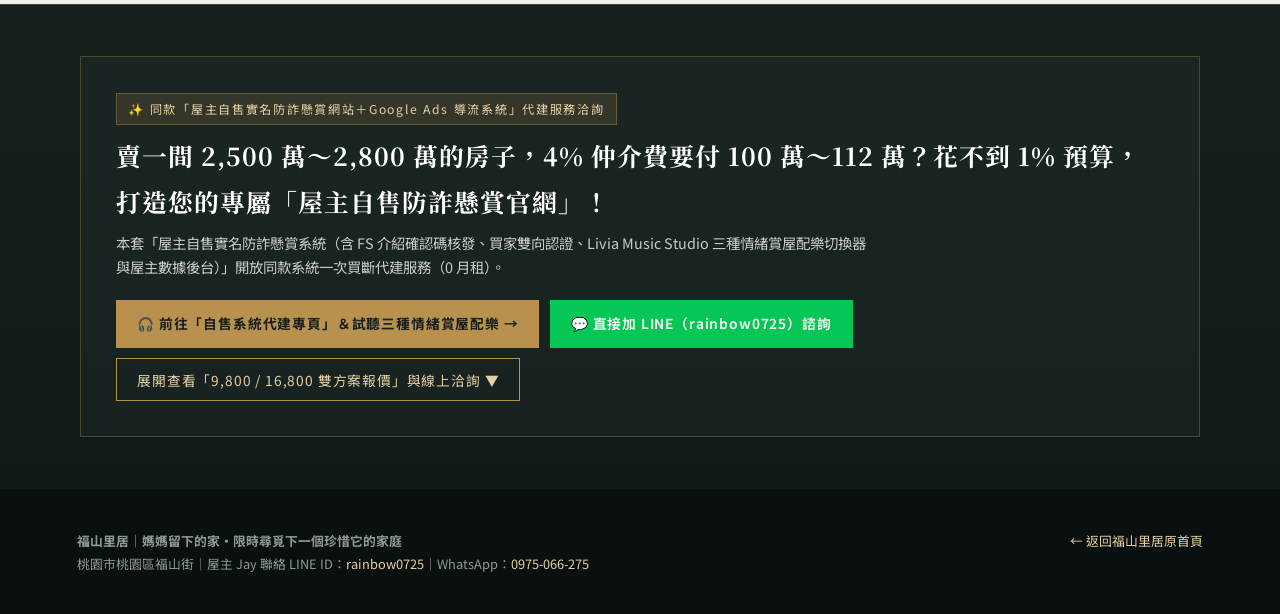
==== commit 50999e81: "fix(gads): unify gtag.js loader and dual conversion events (AW-18532399026 & AW-18326742150/KFbKCLuO" ====
--- a/bonus/index.html
+++ b/bonus/index.html
@@ -3,11 +3,53 @@
 <head>
   <!-- Google tag (gtag.js) -->
   <script async src="https://www.googletagmanager.com/gtag/js?id=AW-18532399026"></script>
+  <script async src="https://www.googletagmanager.com/gtag/js?id=AW-18326742150"></script>
   <script>
     window.dataLayer = window.dataLayer || [];
     function gtag(){dataLayer.push(arguments);}
     gtag('js', new Date());
     gtag('config', 'AW-18532399026');
+    gtag('config', 'AW-18326742150');
+    gtag('event', 'page_view');
+    function gtag_report_conversion(url) {
+      var callback = function () {
+        if (typeof(url) != 'undefined') {
+          window.location = url;
+        }
+      };
+      gtag('event', 'conversion', {
+        'send_to': 'AW-18326742150/KFbKCLuOopAdEIbJ76JE',
+        'value': 1.0,
+        'currency': 'TWD',
+        'event_callback': callback
+      });
+      gtag('event', 'generate_lead', {
+        'send_to': 'AW-18532399026',
+        'value': 1.0,
+        'currency': 'TWD'
+      });
+      return false;
+    }
+    document.addEventListener('DOMContentLoaded', function() {
+      document.addEventListener('click', function(e) {
+        var a = e.target && e.target.closest ? e.target.closest('a,button') : null;
+        if (!a) return;
+        var href = (a.getAttribute('href') || '').toLowerCase();
+        var trackAttr = a.getAttribute('data-track') || '';
+        if (href.indexOf('line.me') !== -1 || href.indexOf('wa.me') !== -1 || href.indexOf('m.me') !== -1 || href.indexOf('mailto:') !== -1 || href.indexOf('#register-section') !== -1 || href.indexOf('#lead-form') !== -1 || a.hasAttribute('data-whatsapp-link') || trackAttr) {
+          gtag('event', 'conversion', {
+            'send_to': 'AW-18326742150/KFbKCLuOopAdEIbJ76JE',
+            'value': 1.0,
+            'currency': 'TWD'
+          });
+          gtag('event', 'generate_lead', {
+            'send_to': 'AW-18532399026',
+            'value': 1.0,
+            'currency': 'TWD'
+          });
+        }
+      }, true);
+    });
   </script>
   <meta charset="utf-8">
   <meta name="viewport" content="width=device-width, initial-scale=1">
@@ -1741,7 +1783,7 @@
         createdAt: new Date().toLocaleString('zh-TW', { timeZone: 'Asia/Taipei' })
       };
       saveLead(record);
-      if (typeof gtag === 'function') { gtag('event', 'generate_lead', { event_category: record.type, event_label: record.id, value: 1 }); }
+      if (typeof gtag === 'function') { gtag('event', 'generate_lead', { send_to: 'AW-18532399026', event_category: record.type, event_label: record.id, value: 1.0, currency: 'TWD' }); gtag('event', 'conversion', { send_to: 'AW-18326742150/KFbKCLuOopAdEIbJ76JE', value: 1.0, currency: 'TWD' }); }
       document.getElementById('generatedCode').textContent = code;
       const msg = `屋主 Jay 您好，我已完成「福山里居 30 萬介紹獎金」介紹人線上登記！\n我的專屬介紹確認碼：${code}\n介紹人姓名：${record.name}\n聯絡電話：${record.phone}\n與買家關係：${record.relation}\n（我確認本人非房仲，請協助建檔核對）`;
       document.getElementById('introLineLink').href = `https://line.me/R/oaMessage/@rainbow0725/?${encodeURIComponent(msg)}`;
@@ -1771,7 +1813,7 @@
         createdAt: new Date().toLocaleString('zh-TW', { timeZone: 'Asia/Taipei' })
       };
       saveLead(record);
-      if (typeof gtag === 'function') { gtag('event', 'generate_lead', { event_category: record.type, event_label: record.id, value: 1 }); }
+      if (typeof gtag === 'function') { gtag('event', 'generate_lead', { send_to: 'AW-18532399026', event_category: record.type, event_label: record.id, value: 1.0, currency: 'TWD' }); gtag('event', 'conversion', { send_to: 'AW-18326742150/KFbKCLuOopAdEIbJ76JE', value: 1.0, currency: 'TWD' }); }
       document.getElementById('buyerBookingId').textContent = bkId;
       const msg = `屋主 Jay 您好，我想預約「福山里居」實名看屋並確認介紹關係！\n預約編號：${bkId}\n買家姓名：${record.name}\n聯絡電話：${record.phone}\n希望看屋時段：${record.viewingTime}\n介紹人確認碼／姓名：${record.refCode}\n補充需求：${record.note || '無'}`;
       document.getElementById('buyerLineLink').onclick = function() {
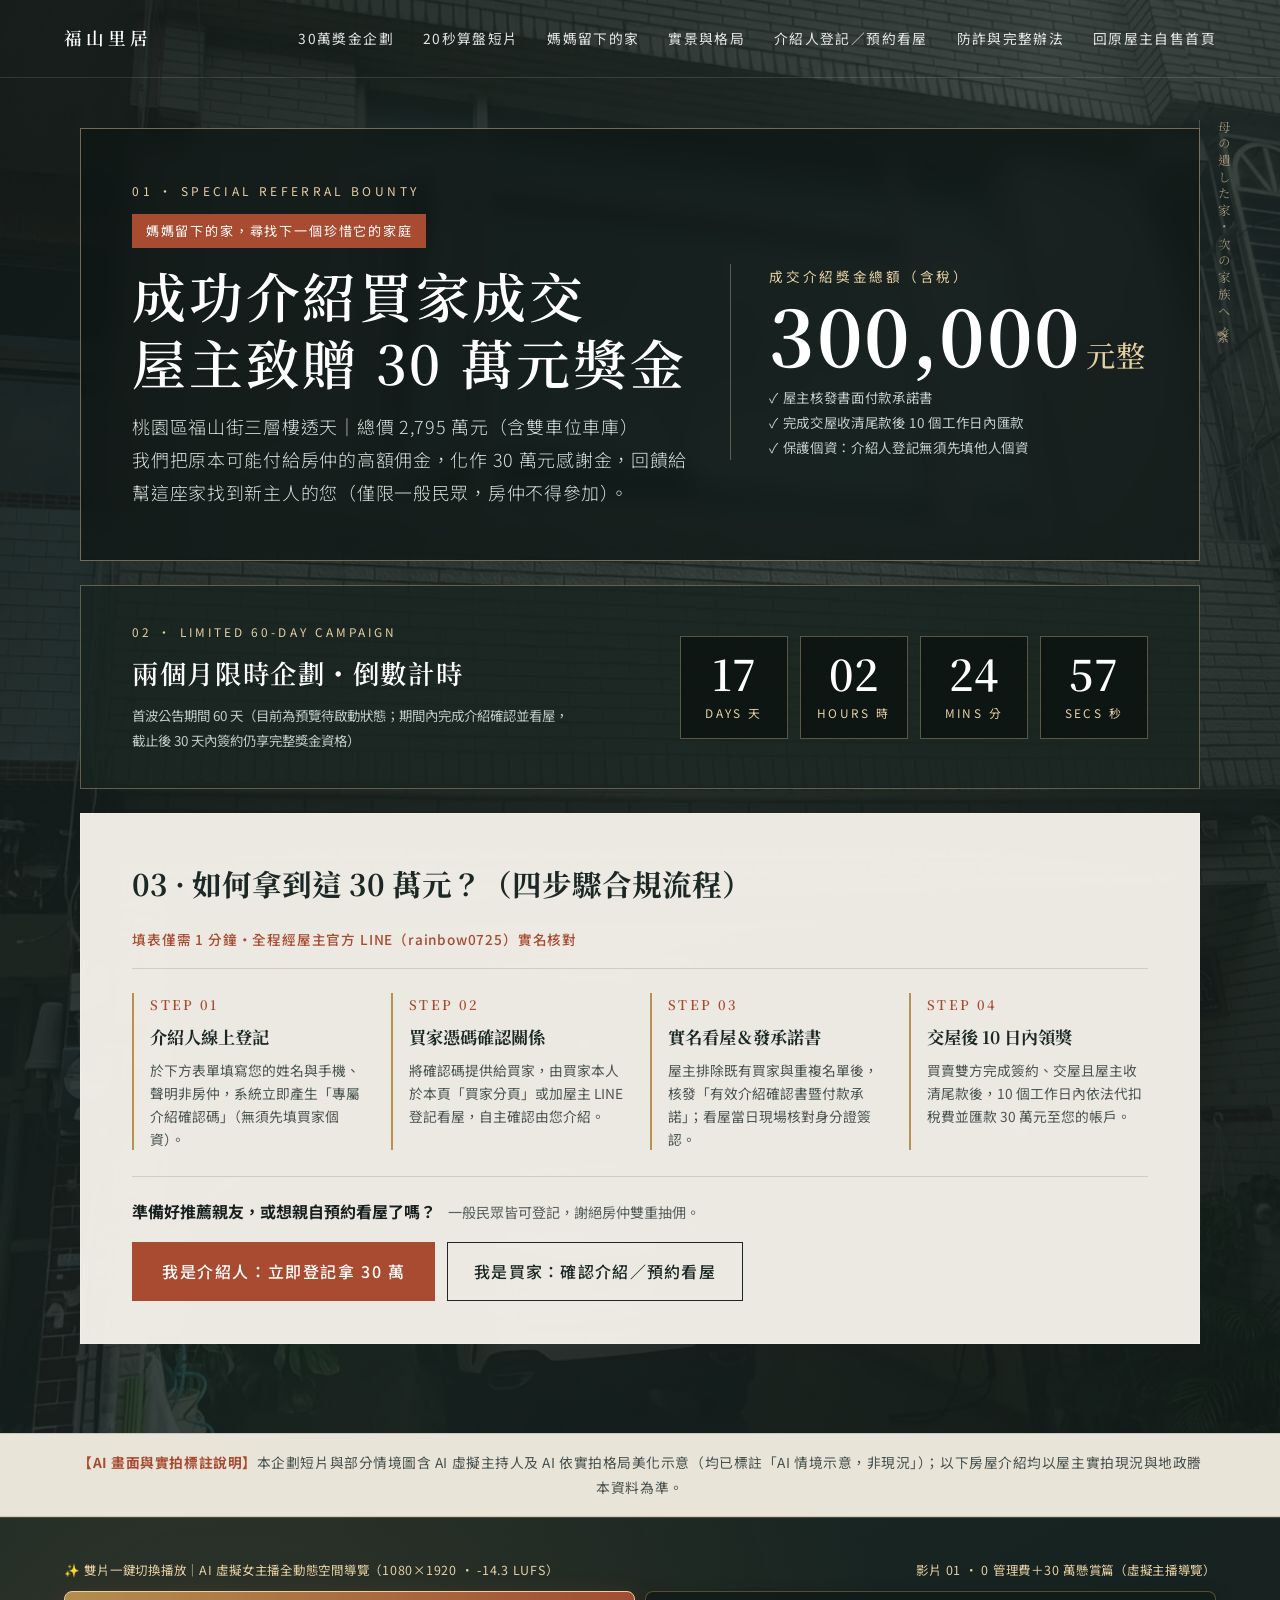
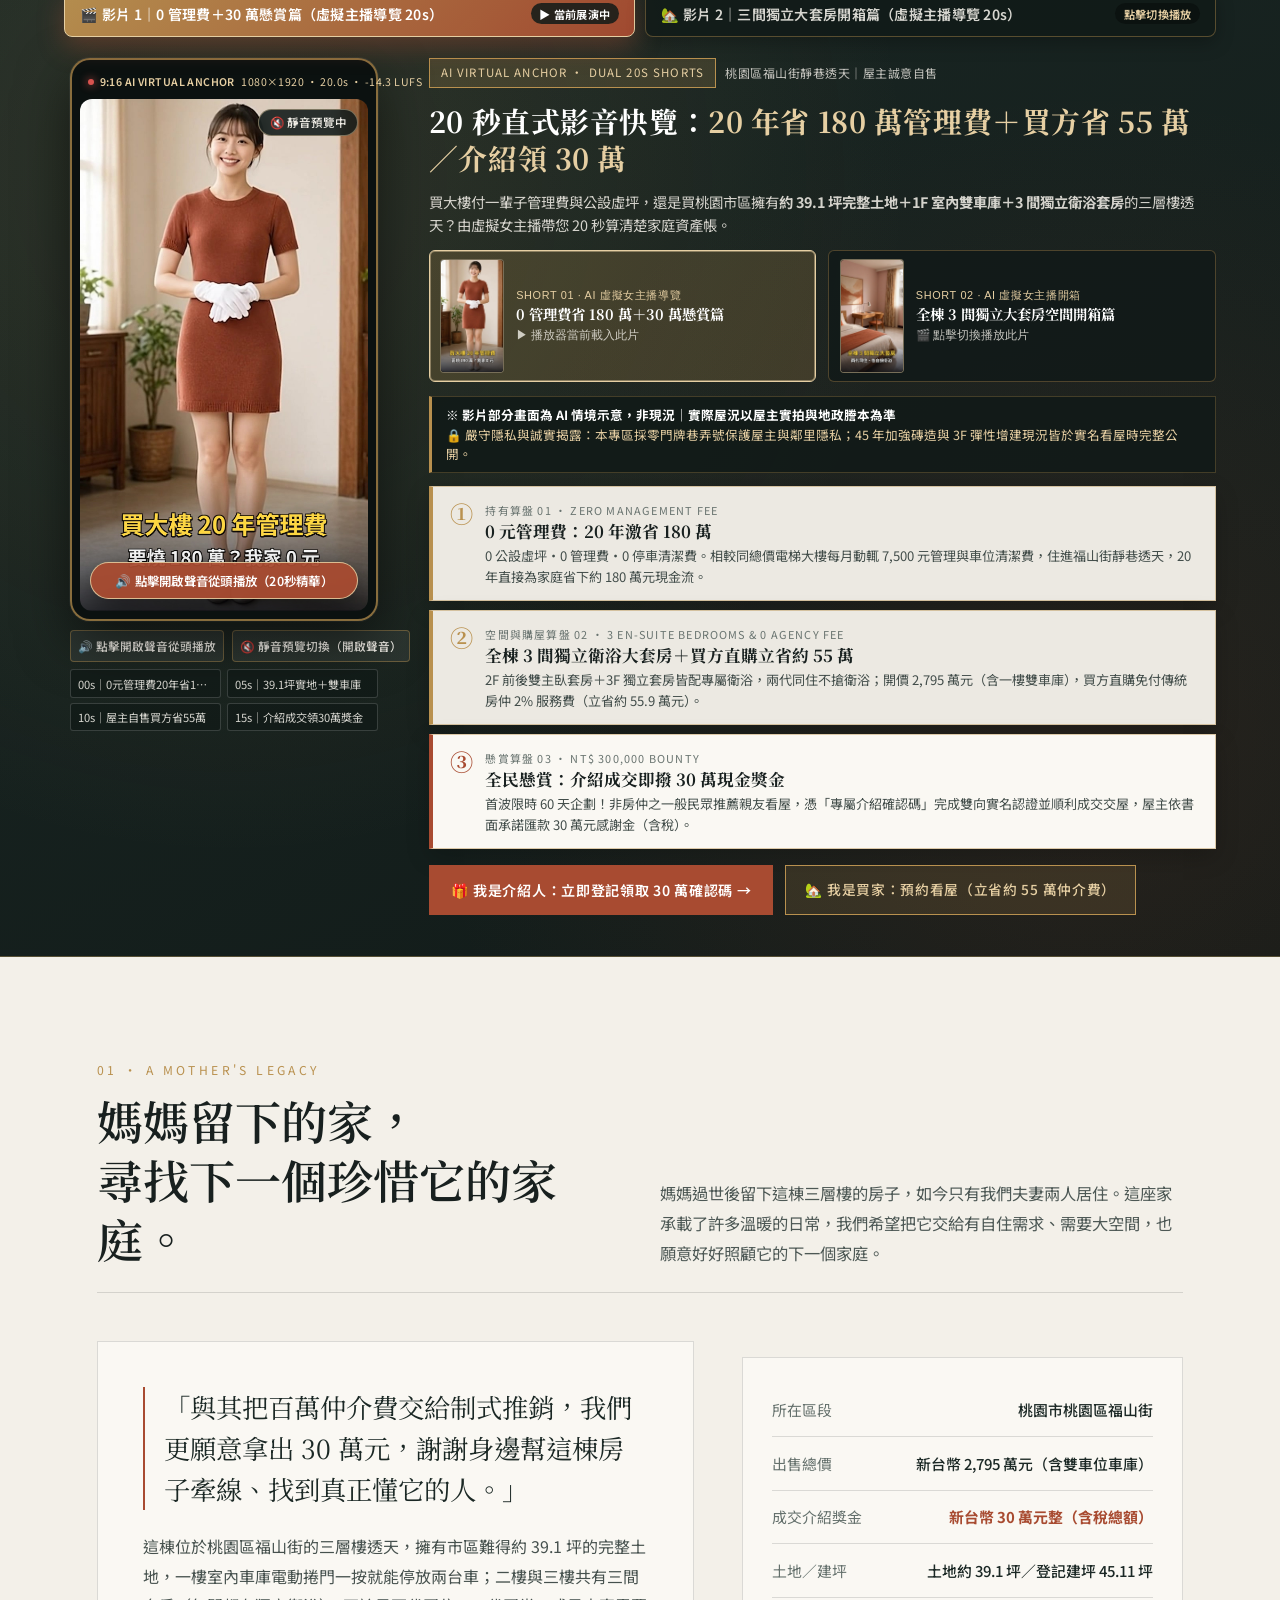
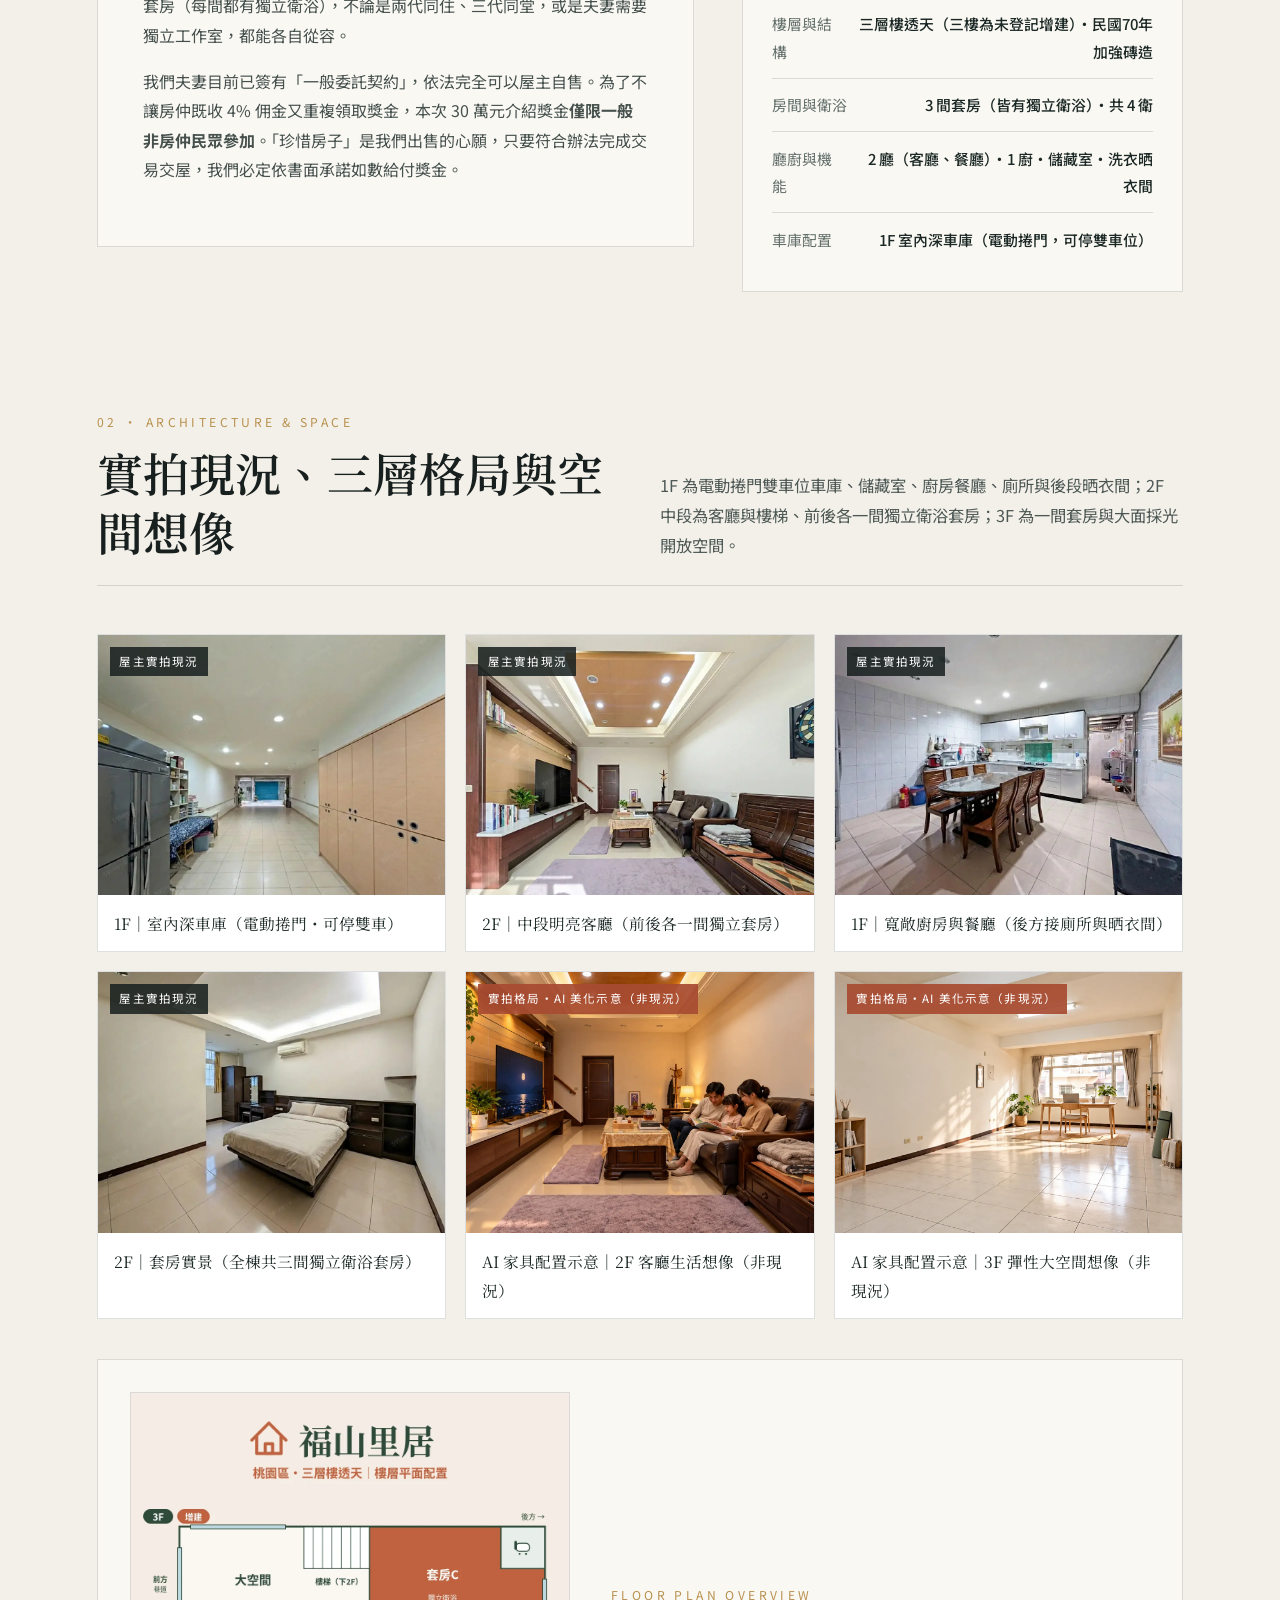
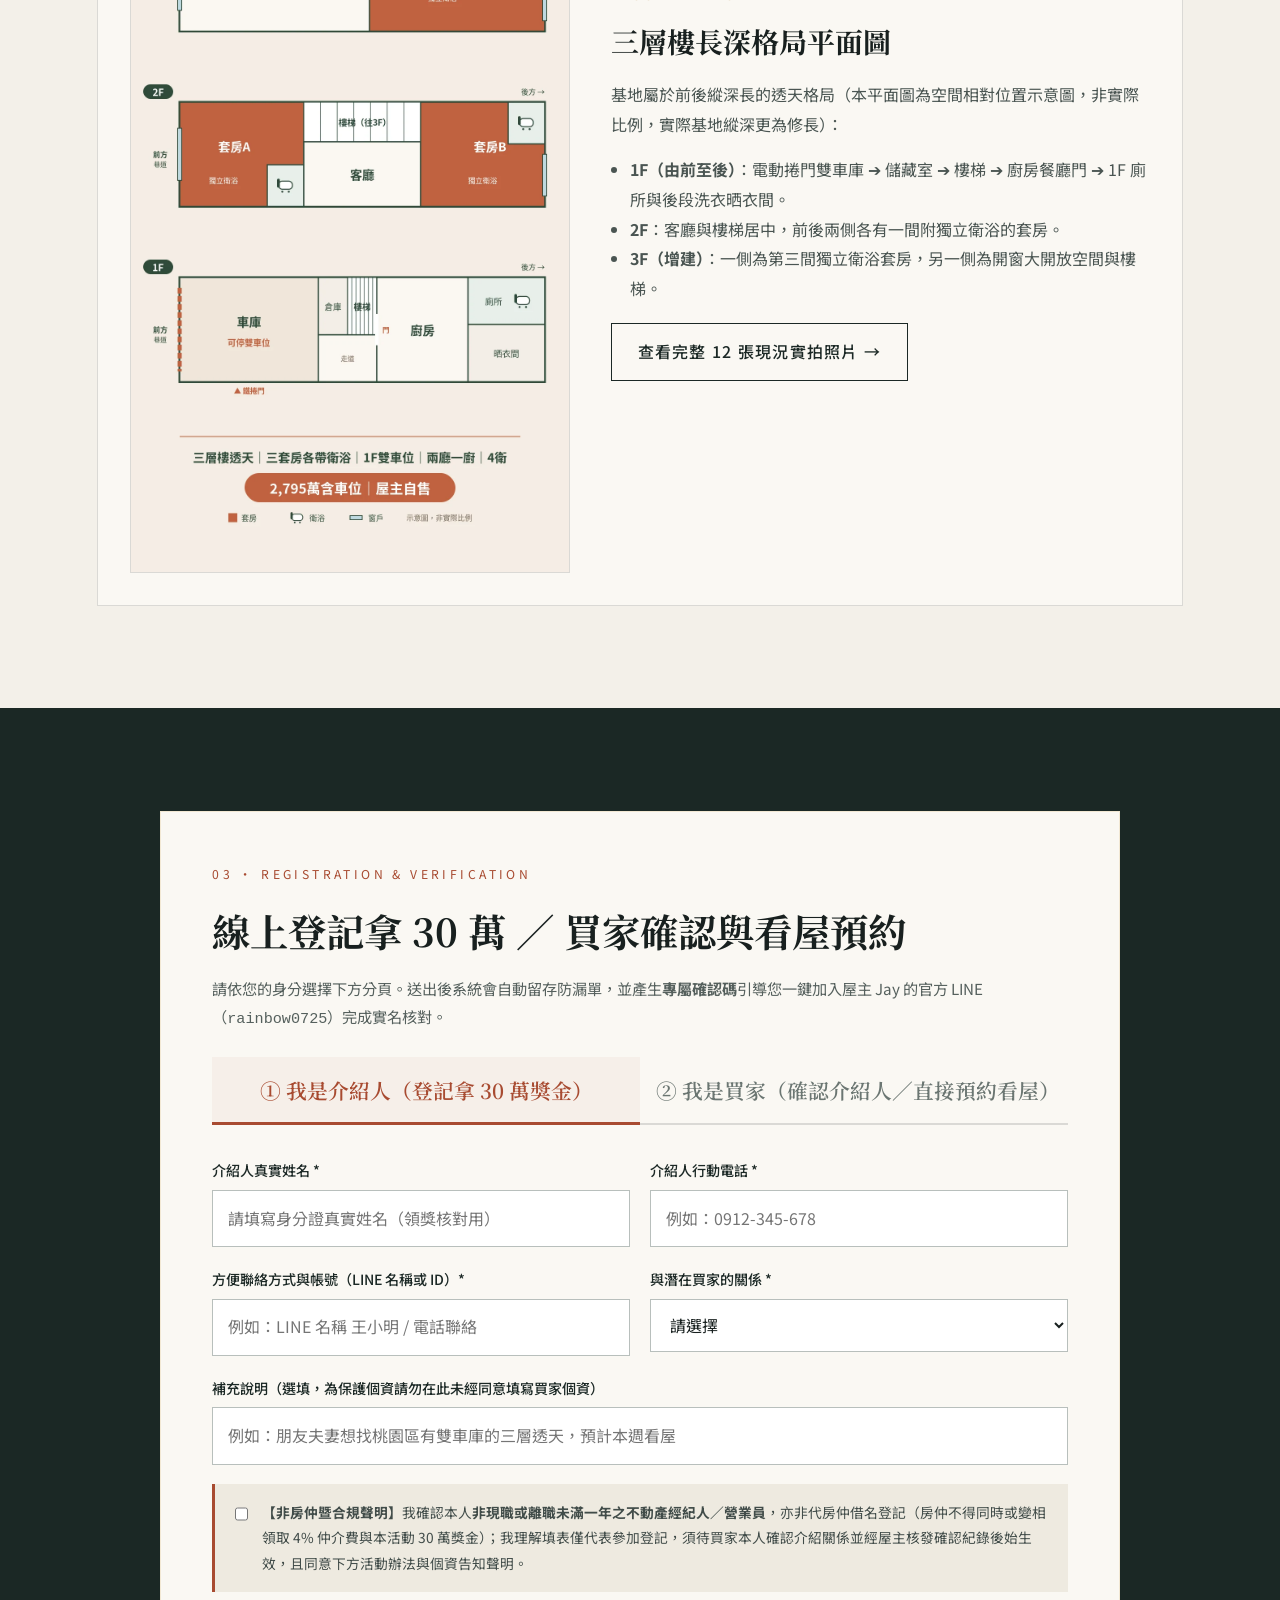
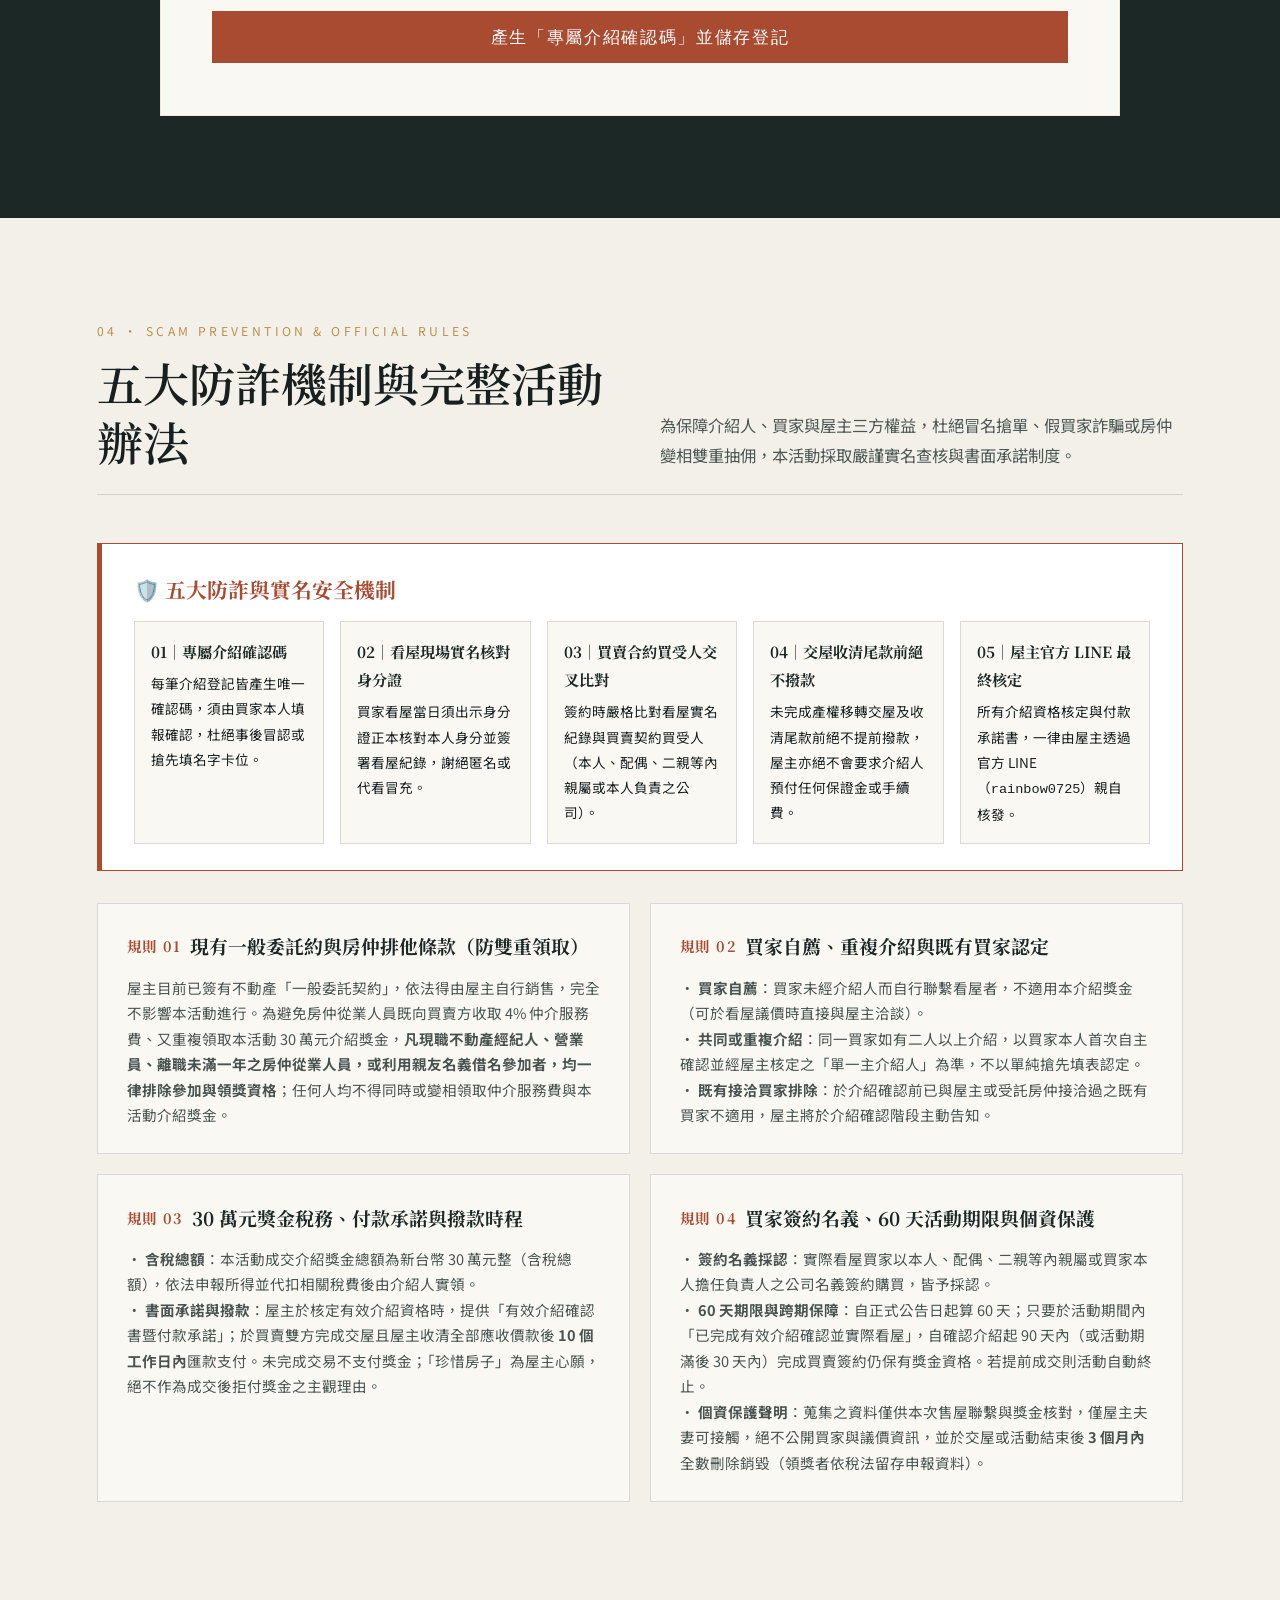
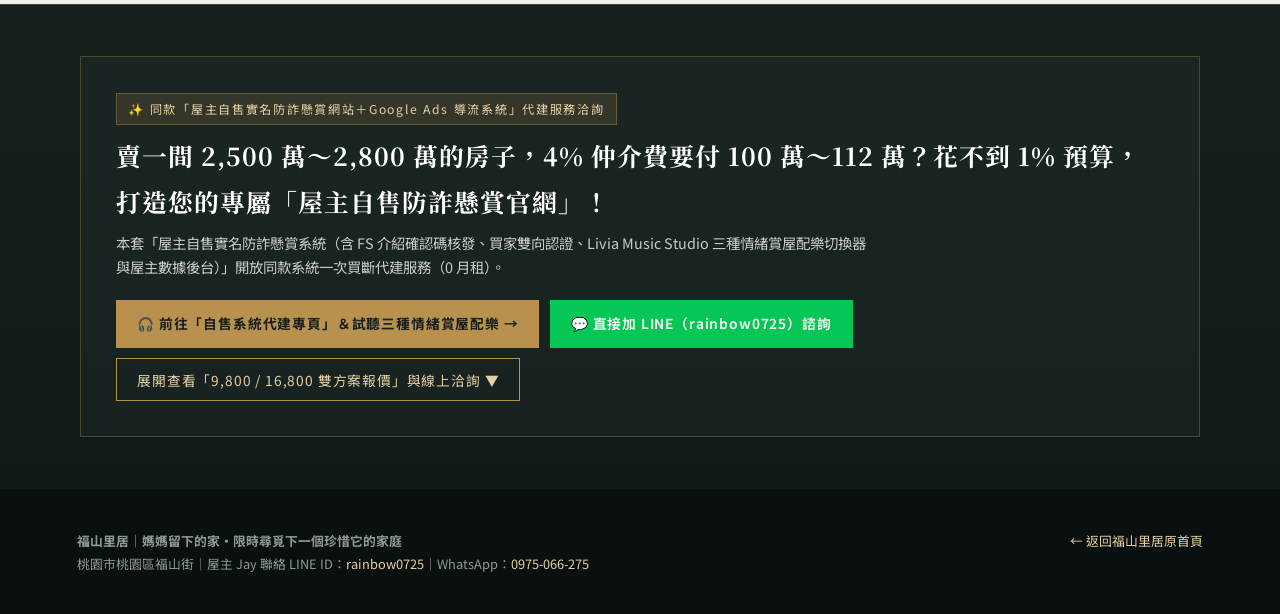
==== commit 8c75d1a1: "feat(dashboard): enable 60s zero-AI autosync, Google Sheets hub & Linux cron script" ====
--- a/bonus/index.html
+++ b/bonus/index.html
@@ -1749,8 +1749,22 @@
       document.getElementById('panelBuyer').classList.toggle('active', !isIntro);
     }
 
-    // Save Lead Helper (localStorage + Optional Google Sheets Apps Script Webhook)
+    // Save Lead Helper (localStorage + Cloud live-metrics / Google Sheets Apps Script Webhook)
+    (function preloadCloudWebhook() {
+      try {
+        fetch('assets/live-metrics.json?t=' + Date.now(), { cache: 'no-store' })
+          .then(r => r.ok ? r.json() : null)
+          .then(d => {
+            if (d && d.googleSheets && d.googleSheets.webhookUrl && !localStorage.getItem('fushan_sheets_webhook')) {
+              localStorage.setItem('fushan_sheets_webhook', d.googleSheets.webhookUrl);
+            }
+          }).catch(() => {});
+      } catch (e) {}
+    })();
+
     function saveLead(record) {
+      record.code = record.id || record.code;
+      record.source = record.source || (window.location.pathname || '/bonus/');
       const leads = JSON.parse(localStorage.getItem('fushan_bonus_leads') || '[]');
       leads.unshift(record);
       localStorage.setItem('fushan_bonus_leads', JSON.stringify(leads));
@@ -1764,6 +1778,7 @@
         }).catch(() => {});
       }
     }
+    window.saveLead = saveLead;
 
     // Introducer Form Submission
     document.getElementById('introducerForm').addEventListener('submit', function(e) {
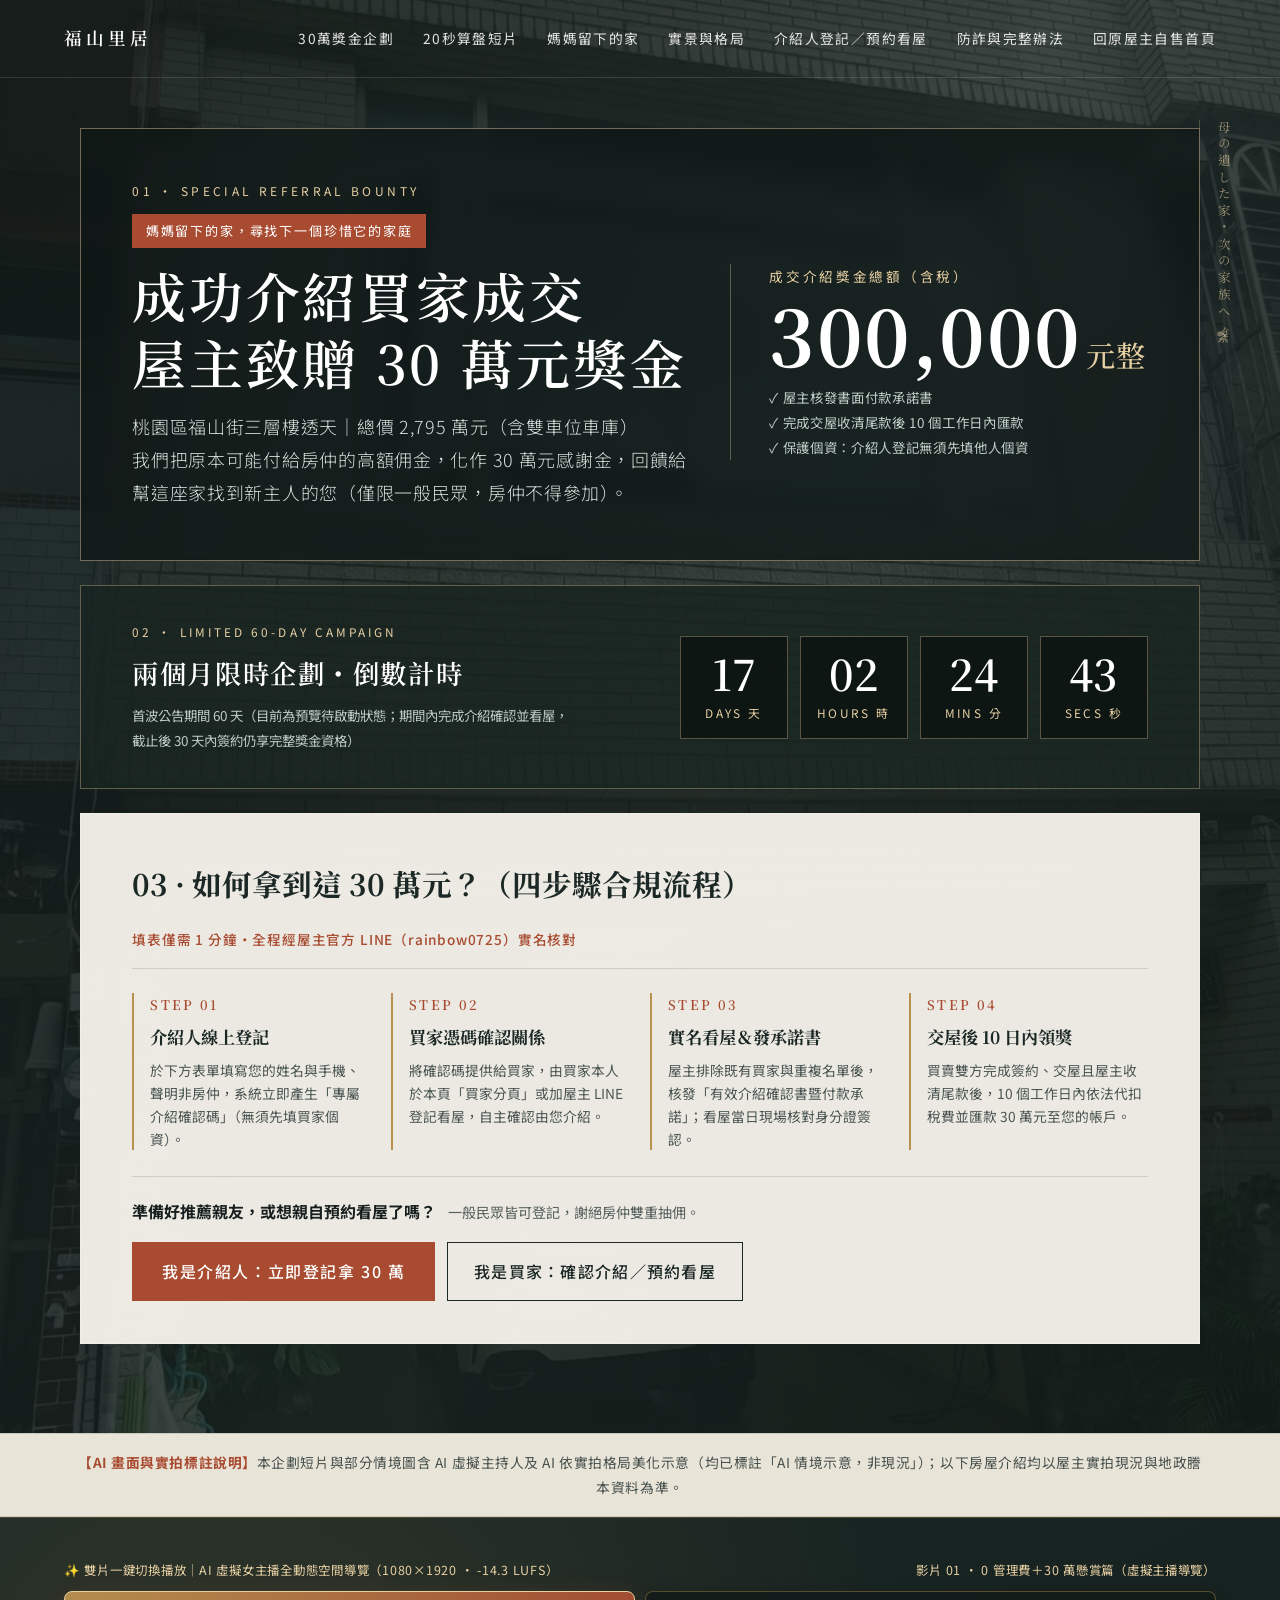
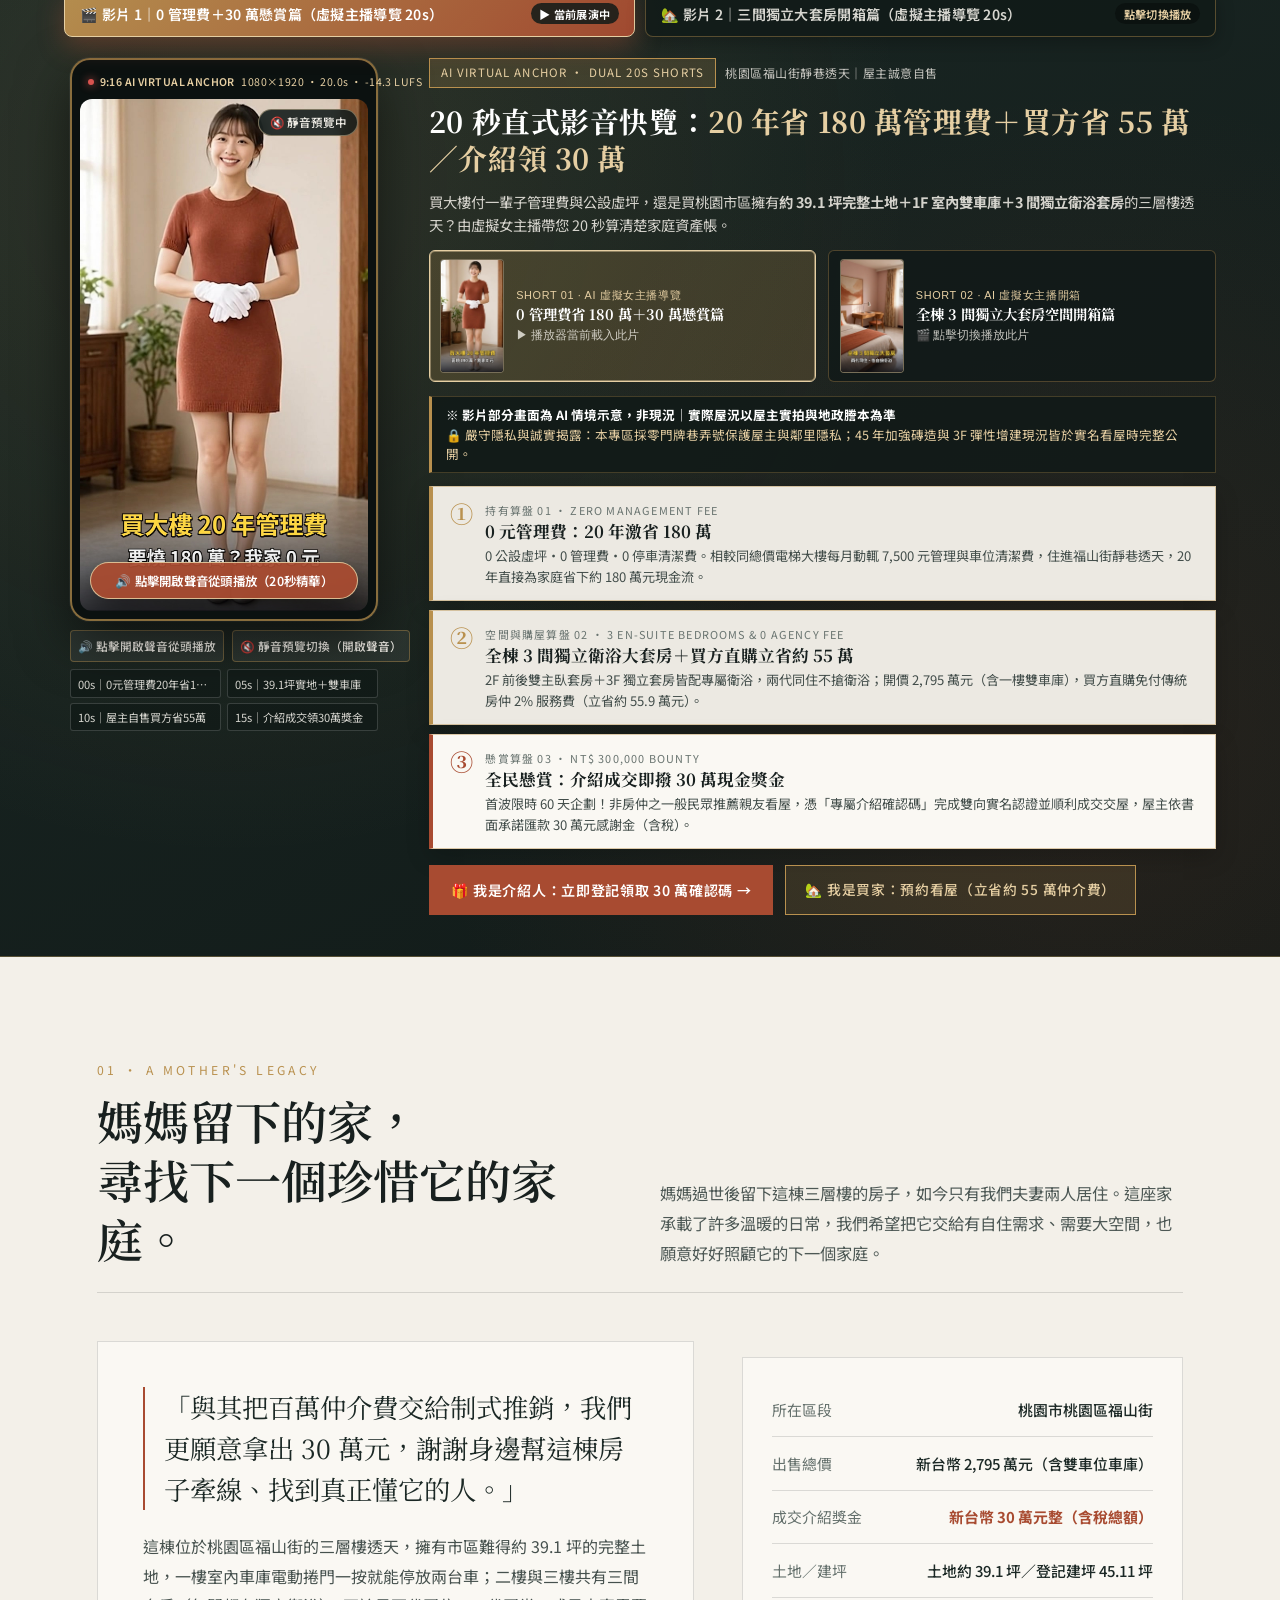
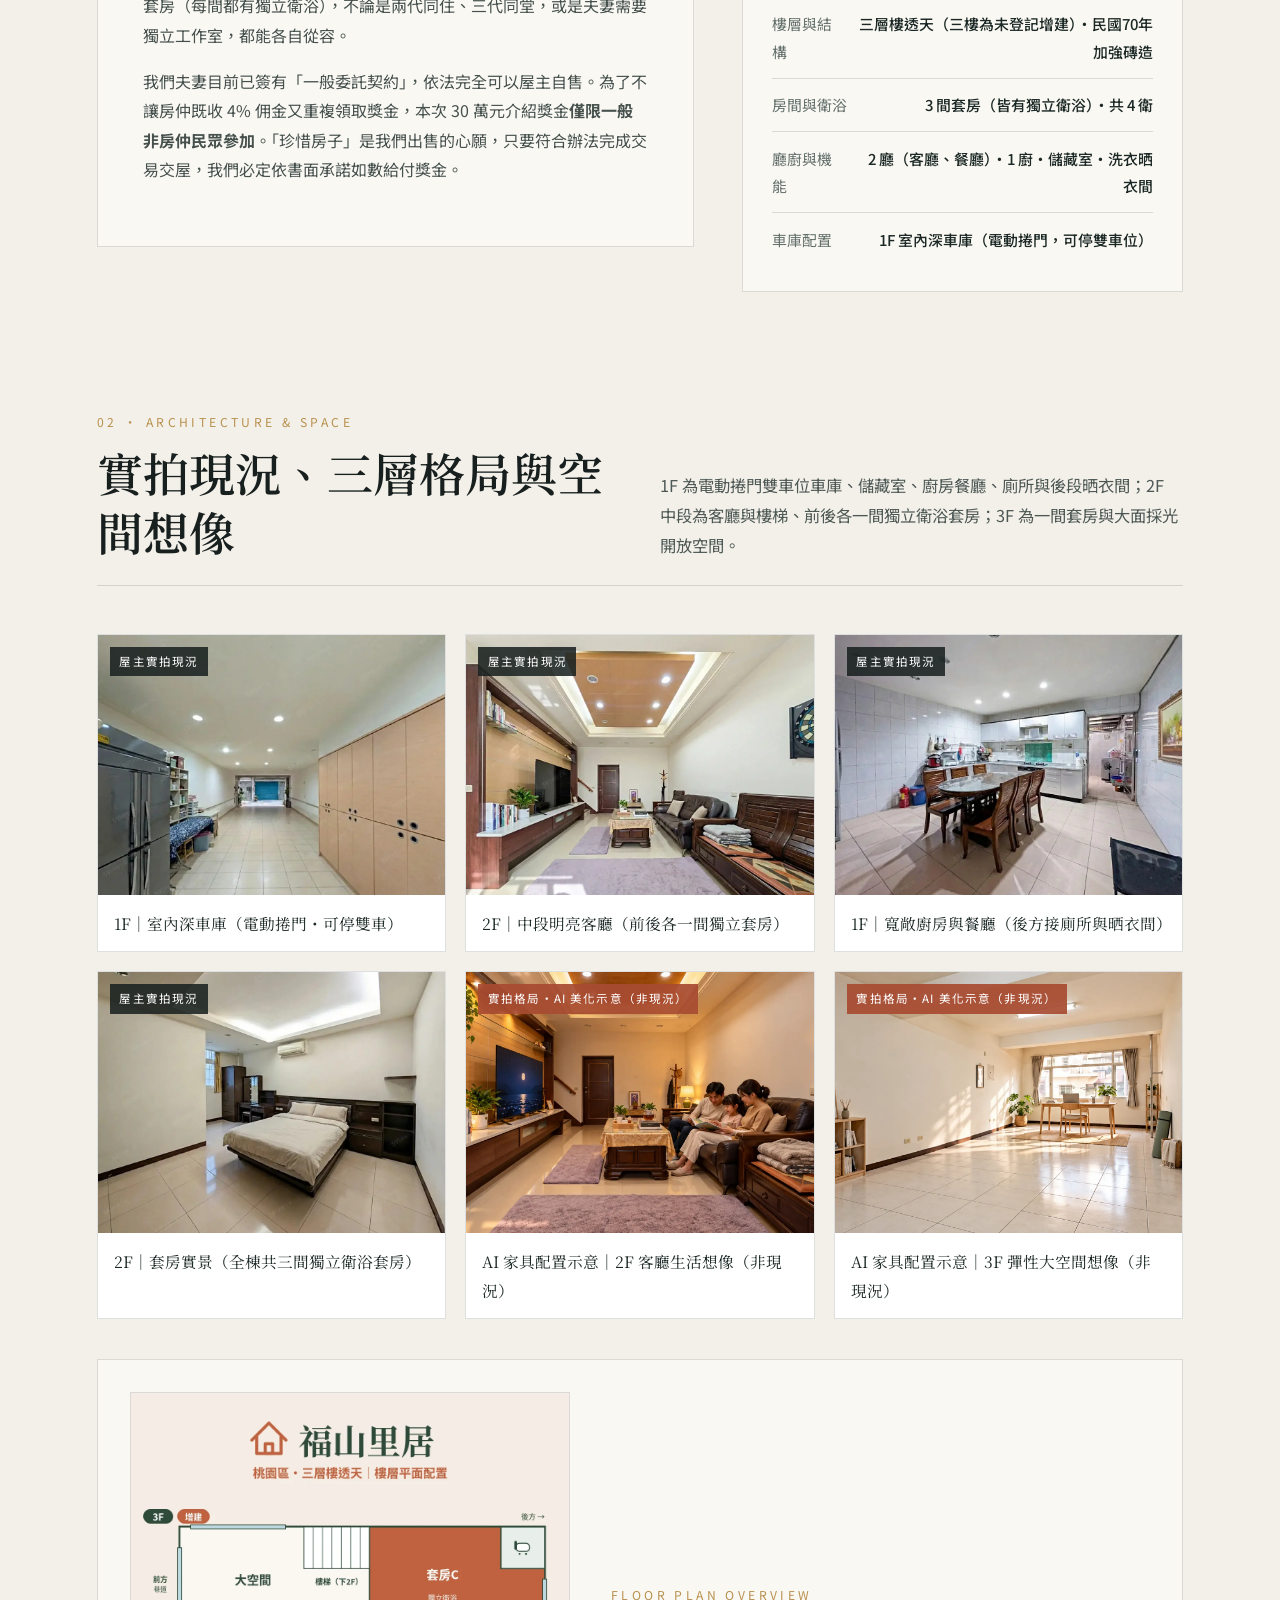
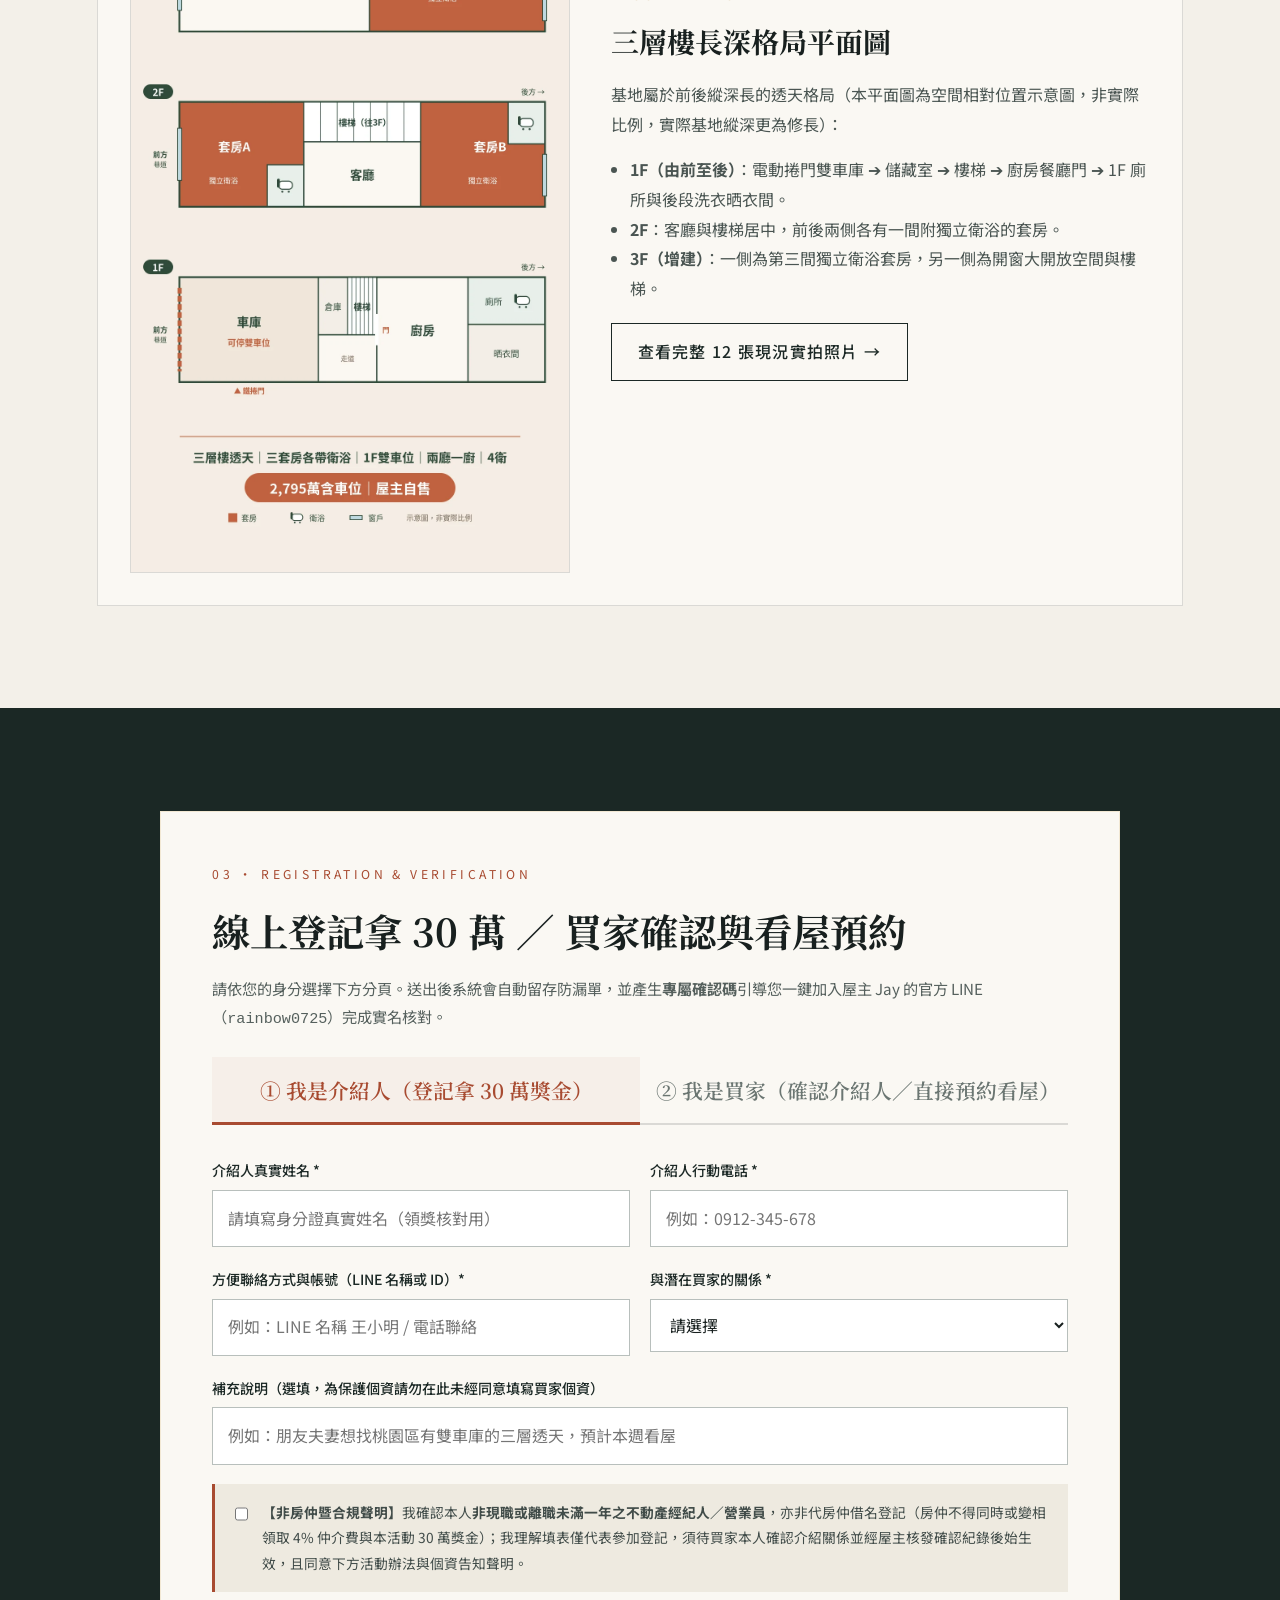
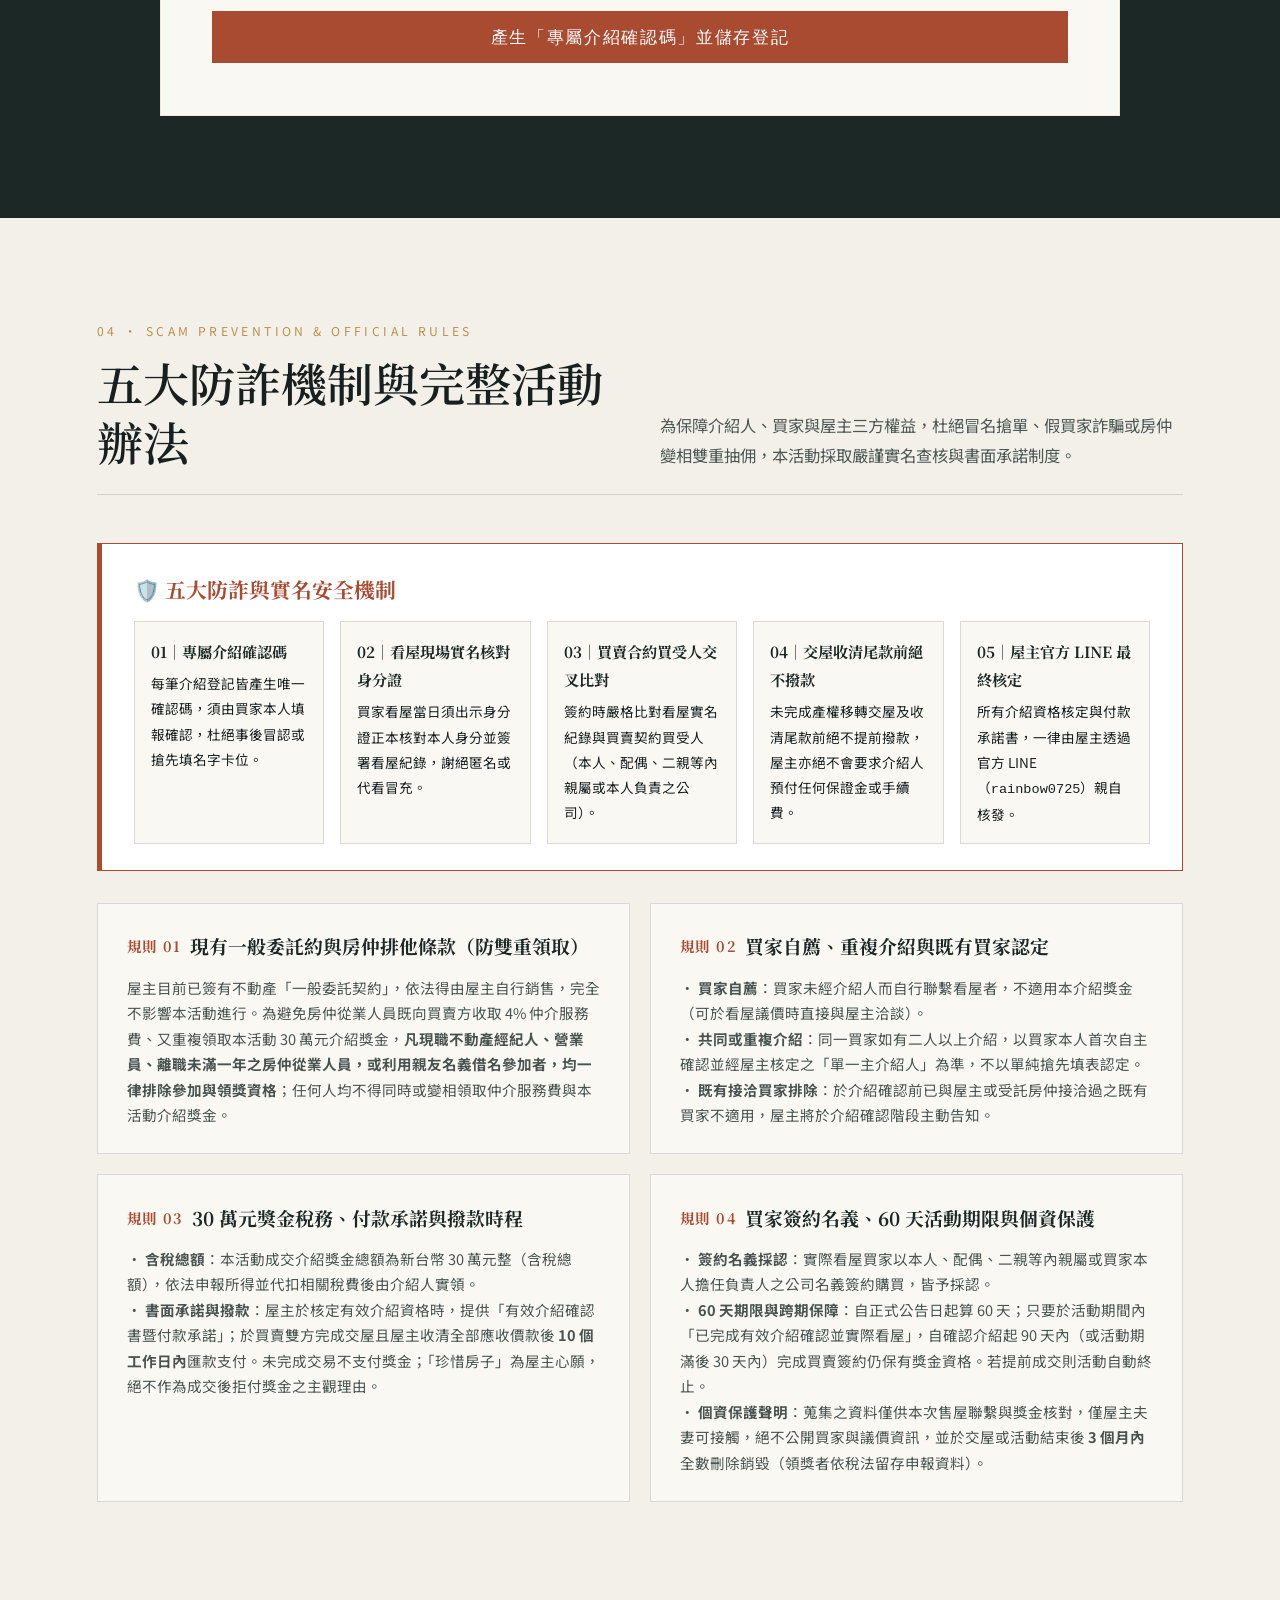
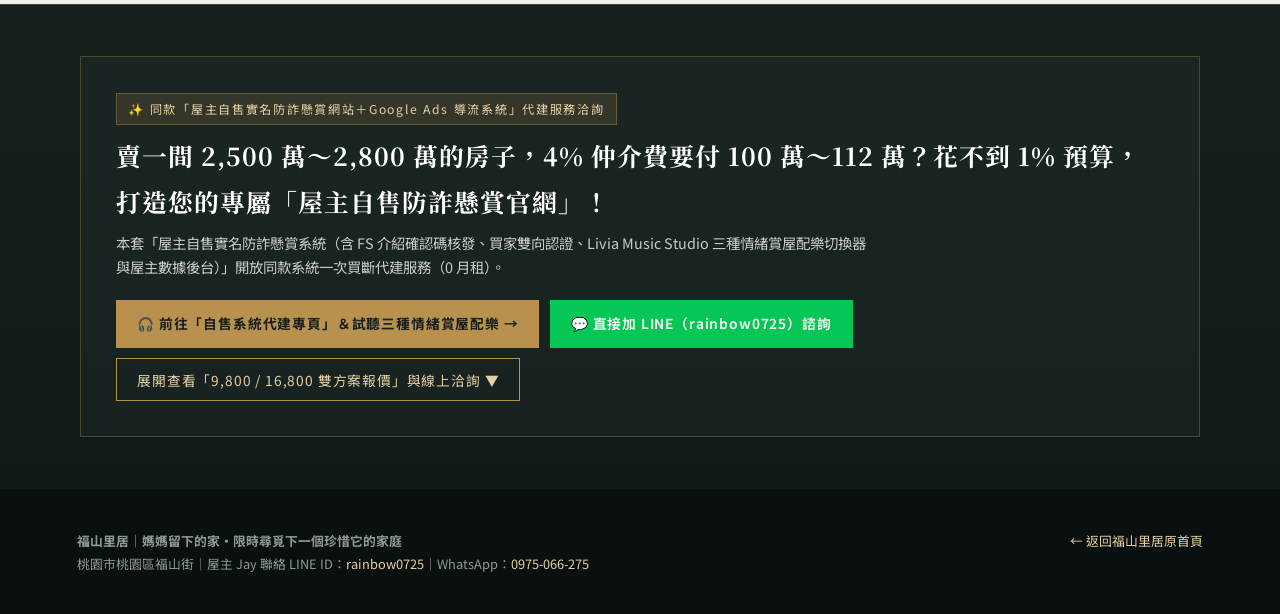
==== commit ad6bbff5: "Bind Google Ads conversion label AW-18532399026/E3kCCPjEjakdELLv94RF across Fushan pages" ====
--- a/bonus/index.html
+++ b/bonus/index.html
@@ -11,6 +11,9 @@
     gtag('config', 'AW-18532399026');
     gtag('config', 'AW-18326742150');
     gtag('event', 'page_view');
+    if (window.location.search.indexOf('gads_verify=1') !== -1) {
+      gtag('event', 'conversion', {'send_to': 'AW-18532399026/E3kCCPjEjakdELLv94RF', 'value': 1.0, 'currency': 'TWD'});
+    }
     function gtag_report_conversion(url) {
       var callback = function () {
         if (typeof(url) != 'undefined') {
@@ -18,10 +21,15 @@
         }
       };
       gtag('event', 'conversion', {
-        'send_to': 'AW-18326742150/KFbKCLuOopAdEIbJ76JE',
+        'send_to': 'AW-18532399026/E3kCCPjEjakdELLv94RF',
         'value': 1.0,
         'currency': 'TWD',
         'event_callback': callback
+      });
+      gtag('event', 'conversion', {
+        'send_to': 'AW-18326742150/KFbKCLuOopAdEIbJ76JE',
+        'value': 1.0,
+        'currency': 'TWD'
       });
       gtag('event', 'generate_lead', {
         'send_to': 'AW-18532399026',
@@ -37,6 +45,11 @@
         var href = (a.getAttribute('href') || '').toLowerCase();
         var trackAttr = a.getAttribute('data-track') || '';
         if (href.indexOf('line.me') !== -1 || href.indexOf('wa.me') !== -1 || href.indexOf('m.me') !== -1 || href.indexOf('mailto:') !== -1 || href.indexOf('#register-section') !== -1 || href.indexOf('#lead-form') !== -1 || a.hasAttribute('data-whatsapp-link') || trackAttr) {
+          gtag('event', 'conversion', {
+            'send_to': 'AW-18532399026/E3kCCPjEjakdELLv94RF',
+            'value': 1.0,
+            'currency': 'TWD'
+          });
           gtag('event', 'conversion', {
             'send_to': 'AW-18326742150/KFbKCLuOopAdEIbJ76JE',
             'value': 1.0,
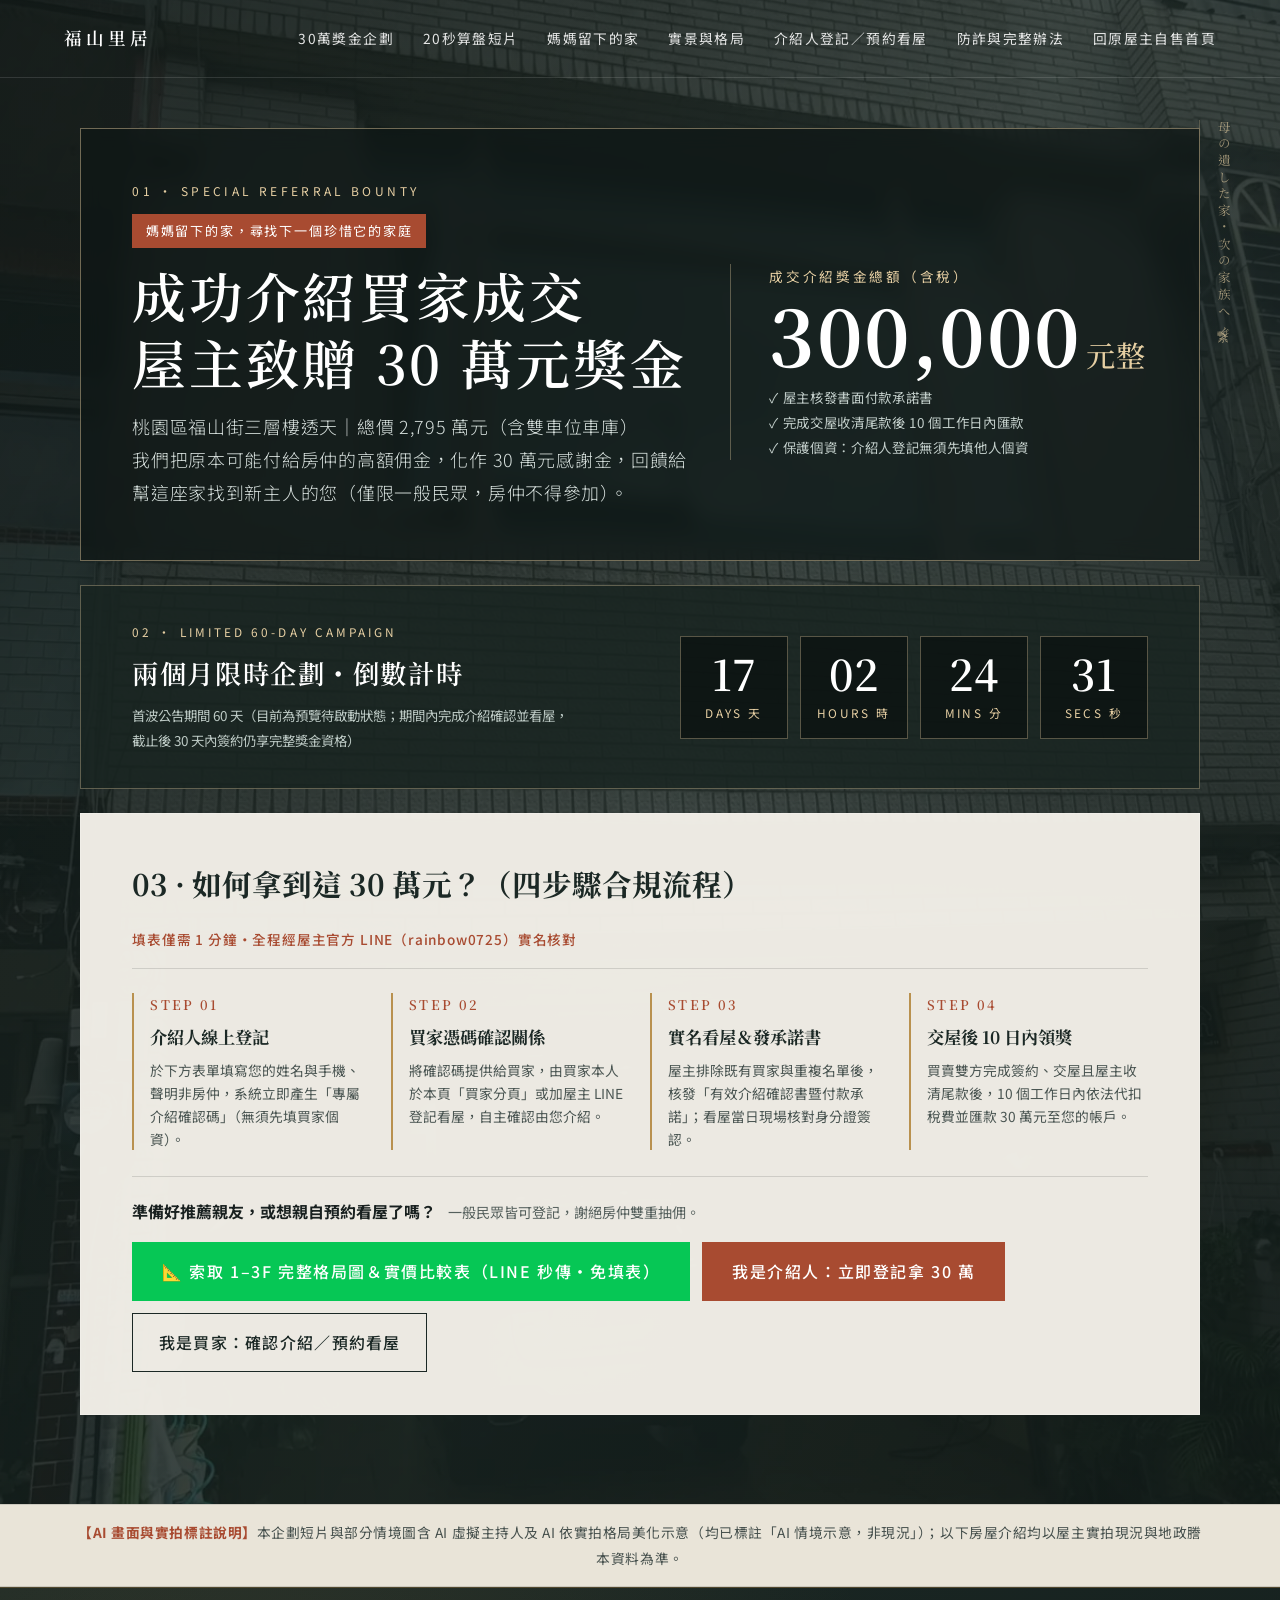
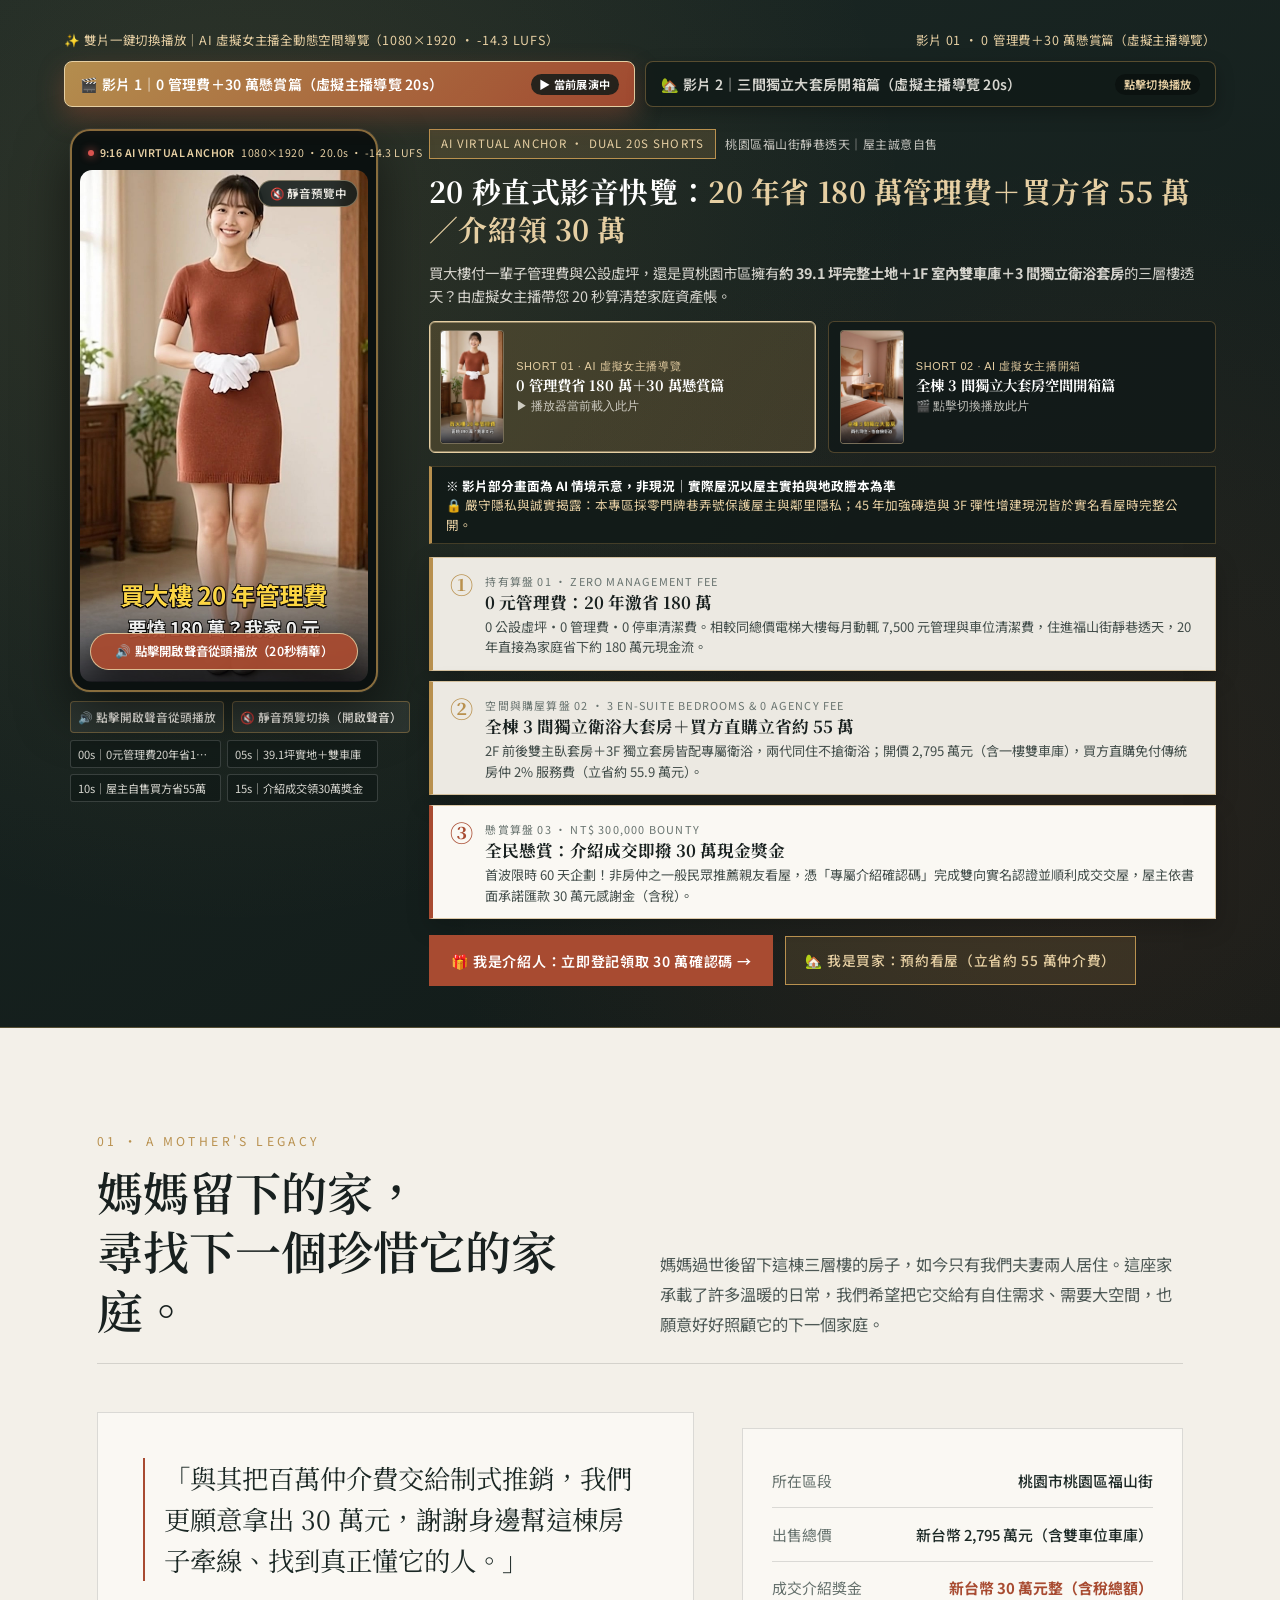
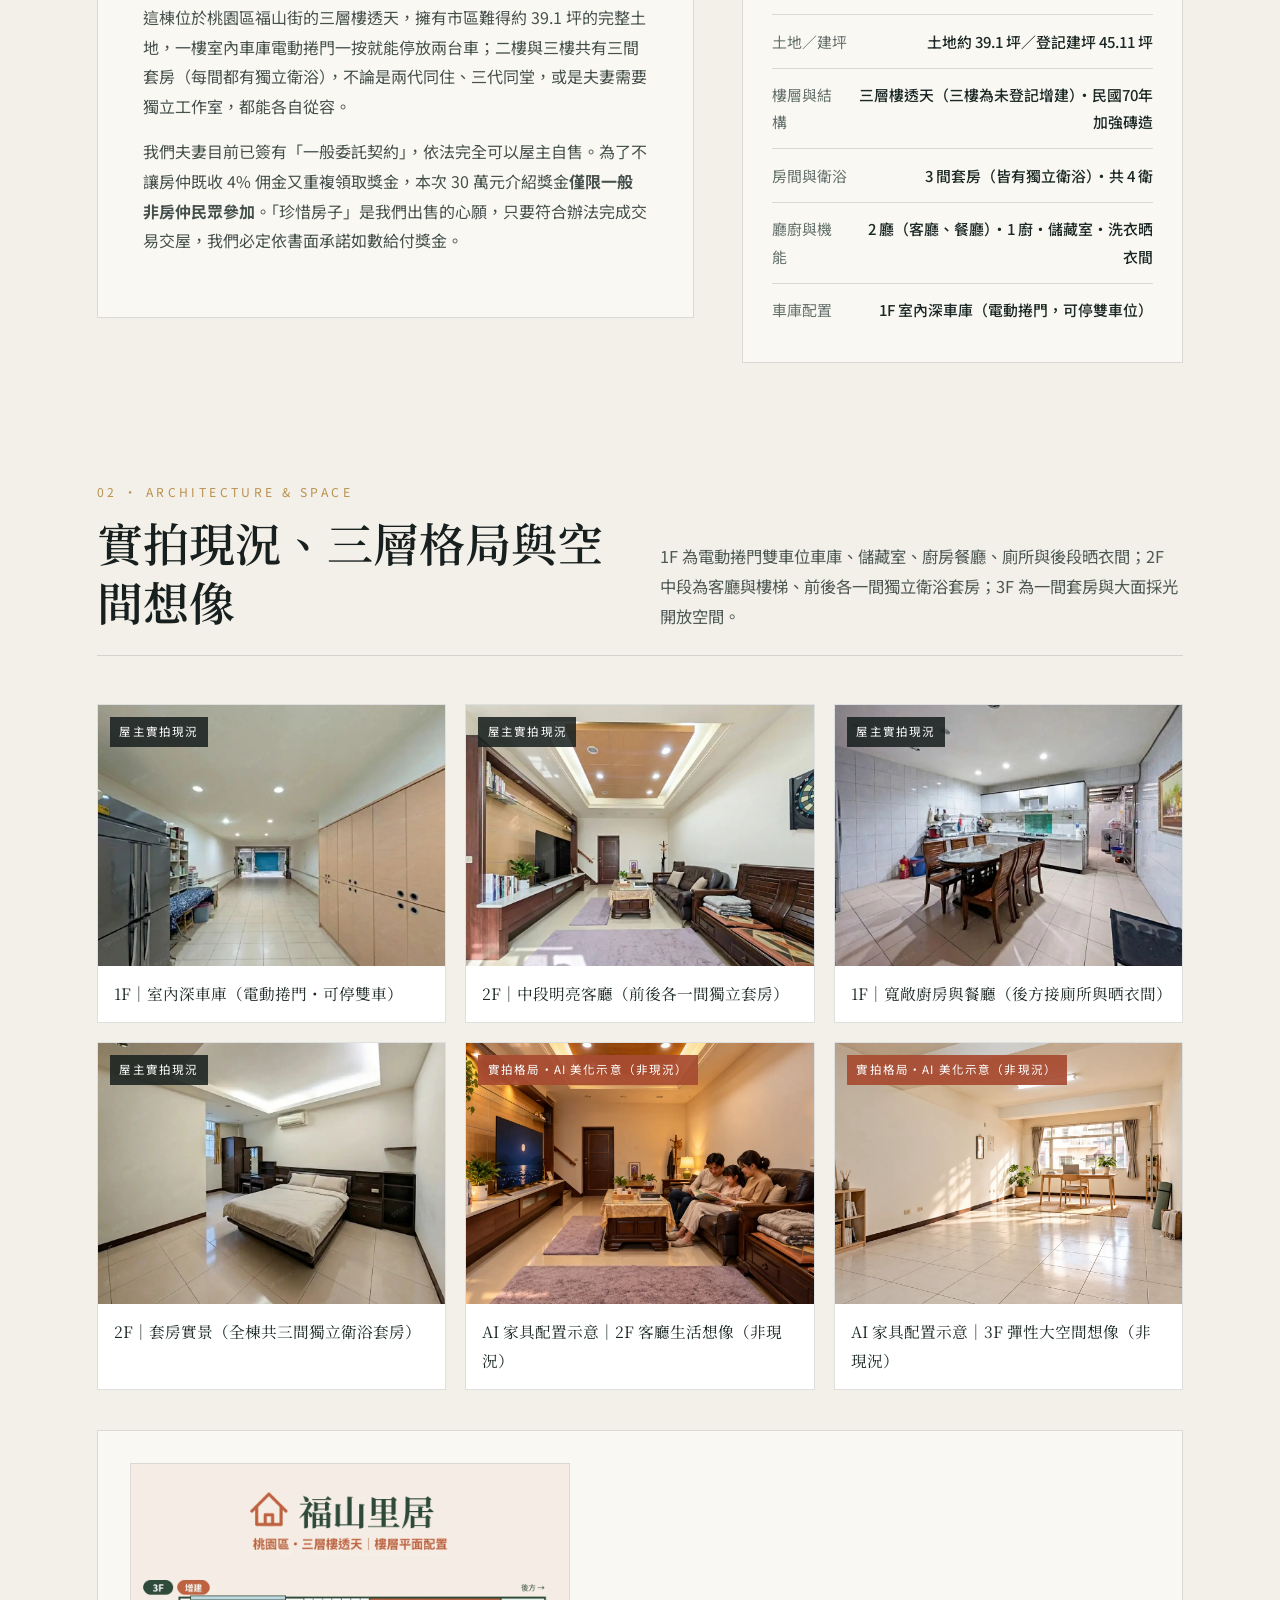
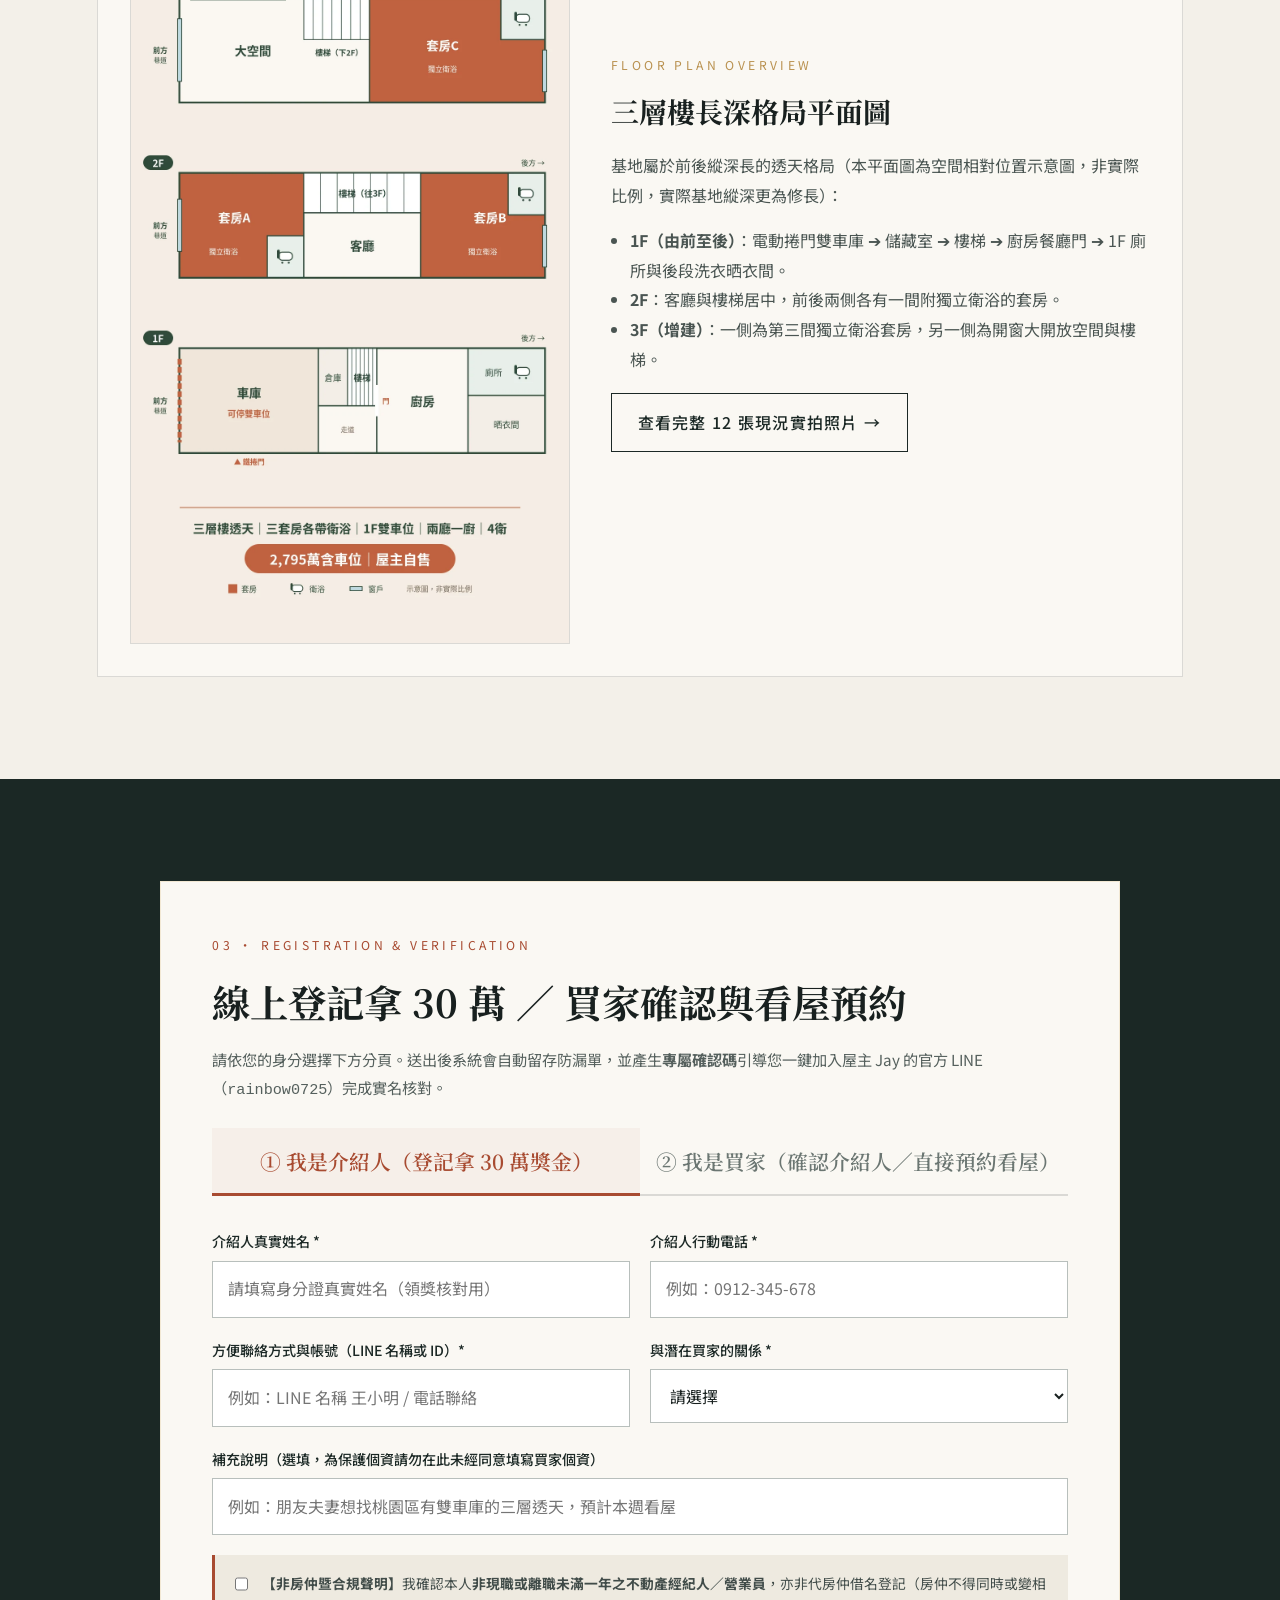
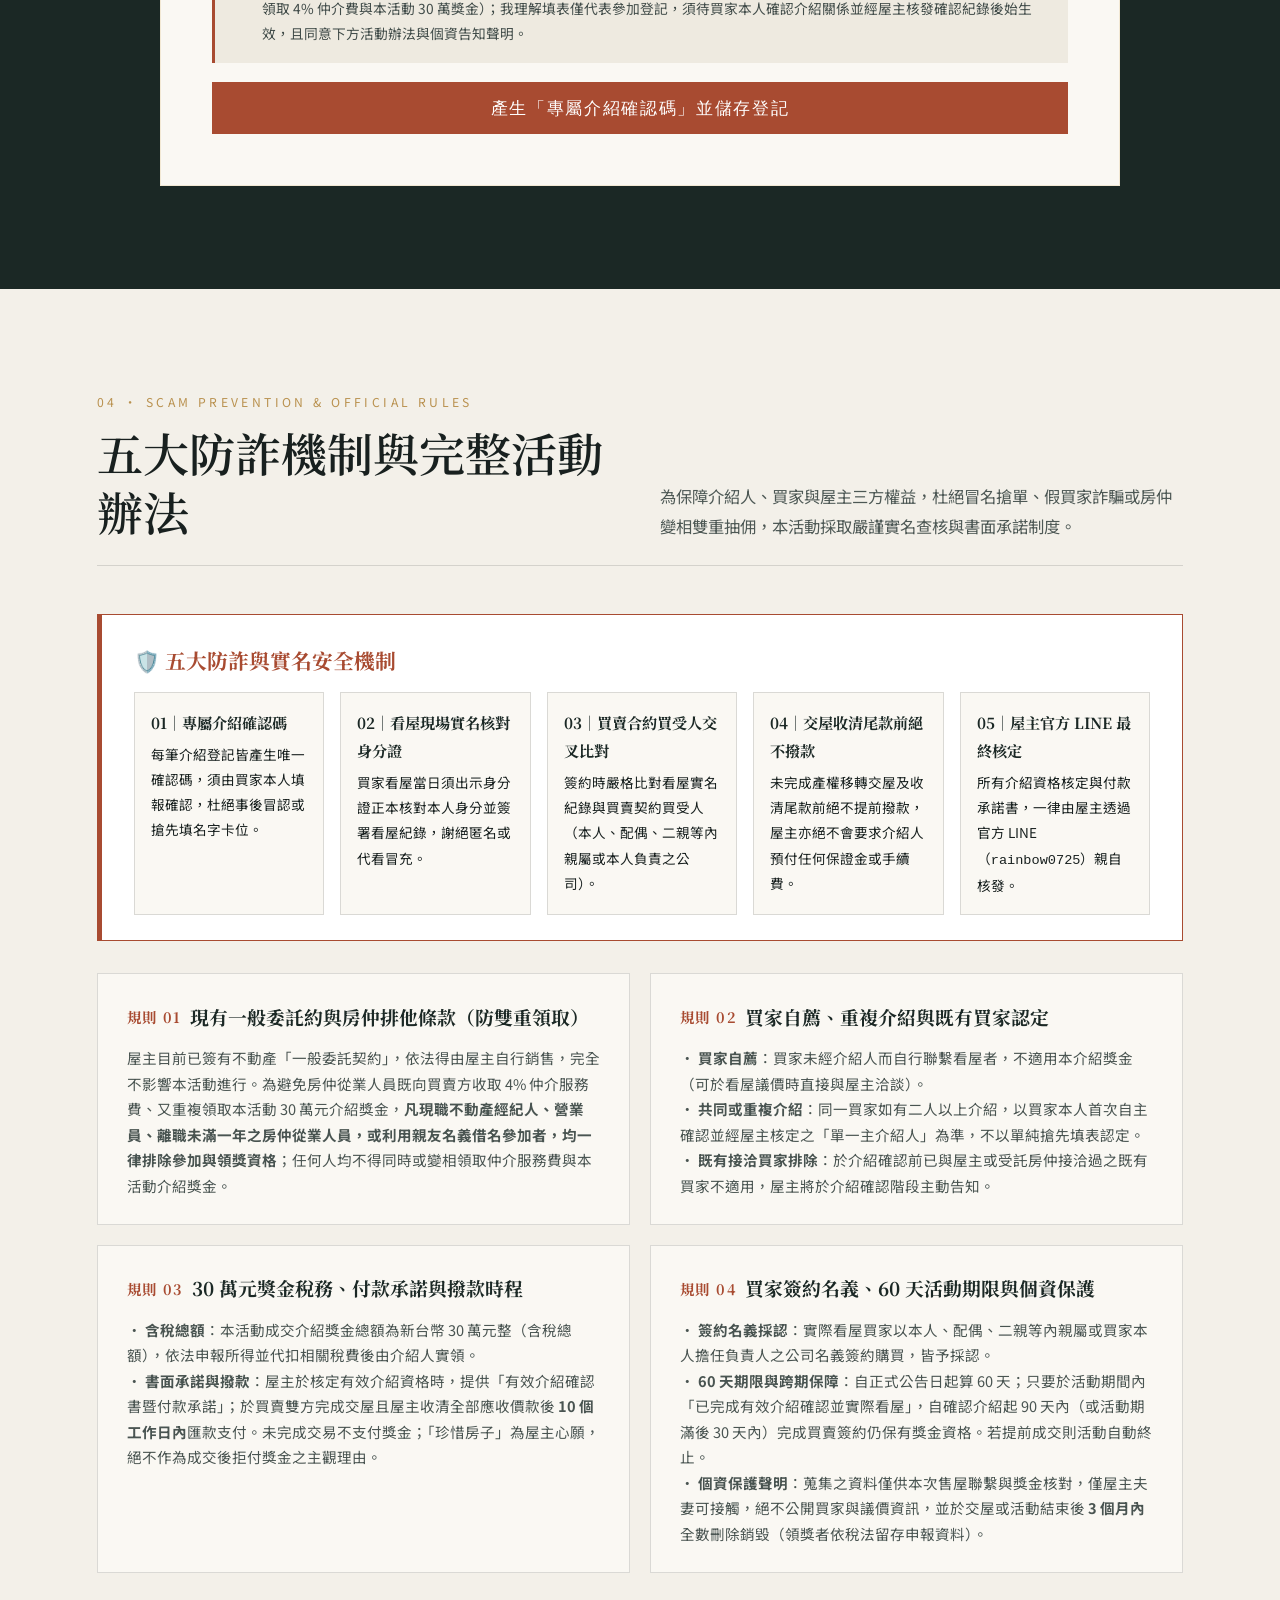
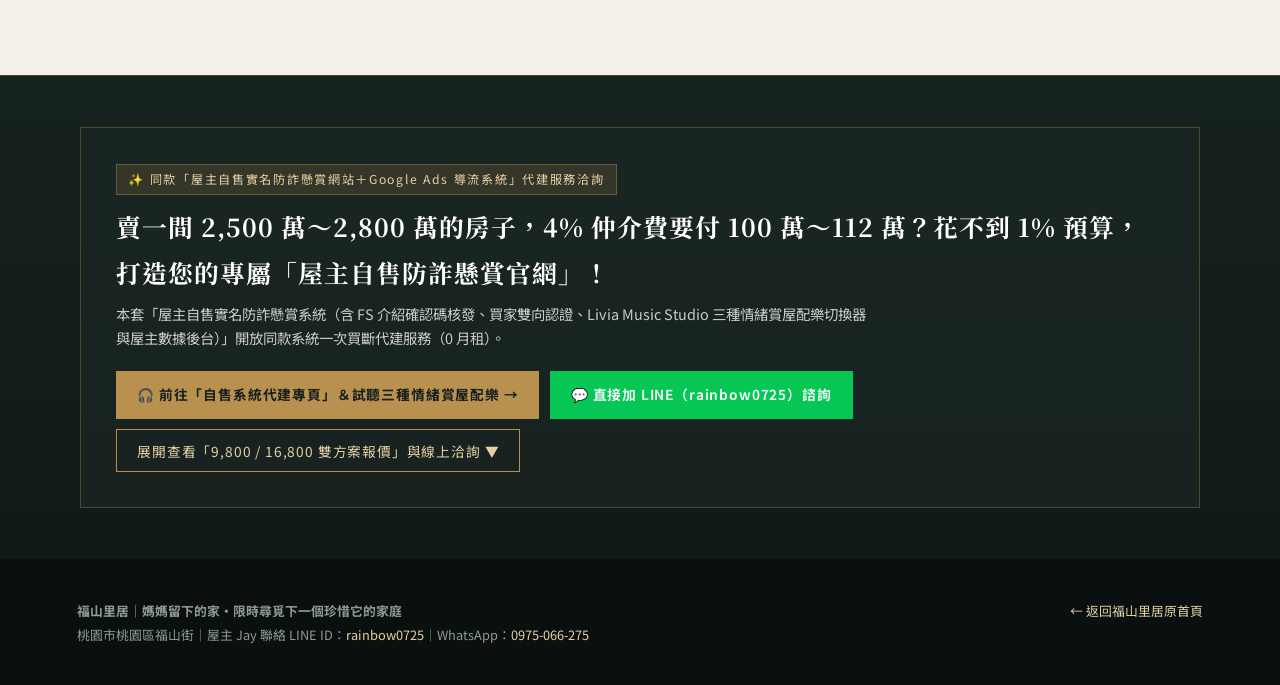
==== commit 7fef6ab2: "feat(cro): add low-friction LINE floorplan CTA, buyer value subtitle & sanitize lane number" ====
--- a/bonus/index.html
+++ b/bonus/index.html
@@ -45,6 +45,14 @@
         var href = (a.getAttribute('href') || '').toLowerCase();
         var trackAttr = a.getAttribute('data-track') || '';
         if (href.indexOf('line.me') !== -1 || href.indexOf('wa.me') !== -1 || href.indexOf('m.me') !== -1 || href.indexOf('mailto:') !== -1 || href.indexOf('#register-section') !== -1 || href.indexOf('#lead-form') !== -1 || a.hasAttribute('data-whatsapp-link') || trackAttr) {
+          if (trackAttr.indexOf('line_floorplan_click') !== -1) {
+            gtag('event', 'line_floorplan_click', {
+              'event_category': 'micro_conversion',
+              'event_label': a.getAttribute('data-cta-pos') || 'line_floorplan_cta',
+              'value': 1.0,
+              'currency': 'TWD'
+            });
+          }
           gtag('event', 'conversion', {
             'send_to': 'AW-18532399026/E3kCCPjEjakdELLv94RF',
             'value': 1.0,
@@ -1101,6 +1109,7 @@
               <span style="font-size:0.88rem;color:#55605d;margin-left:0.5rem;">一般民眾皆可登記，謝絕房仲雙重抽佣。</span>
             </div>
             <div style="display:flex;gap:0.75rem;flex-wrap:wrap;">
+              <a class="btn-primary" href="https://line.me/ti/p/~rainbow0725" data-line-oa="https://line.me/R/ti/p/@cfb7429v" target="_blank" rel="noopener" data-track="line_floorplan_click" data-cta-pos="bonus_hero" onclick="if(typeof gtag==='function'){gtag('event','line_floorplan_click',{event_category:'micro_conversion',event_label:'bonus_hero',value:1.0,currency:'TWD'});}" style="background:#06c755;border-color:#06c755;color:#fff;">📐 索取 1–3F 完整格局圖＆實價比較表（LINE 秒傳・免填表）</a>
               <a class="btn-primary" href="#register-section" onclick="switchTab('introducer')">我是介紹人：立即登記拿 30 萬</a>
               <a class="btn-secondary" href="#register-section" onclick="switchTab('buyer')">我是買家：確認介紹／預約看屋</a>
             </div>
